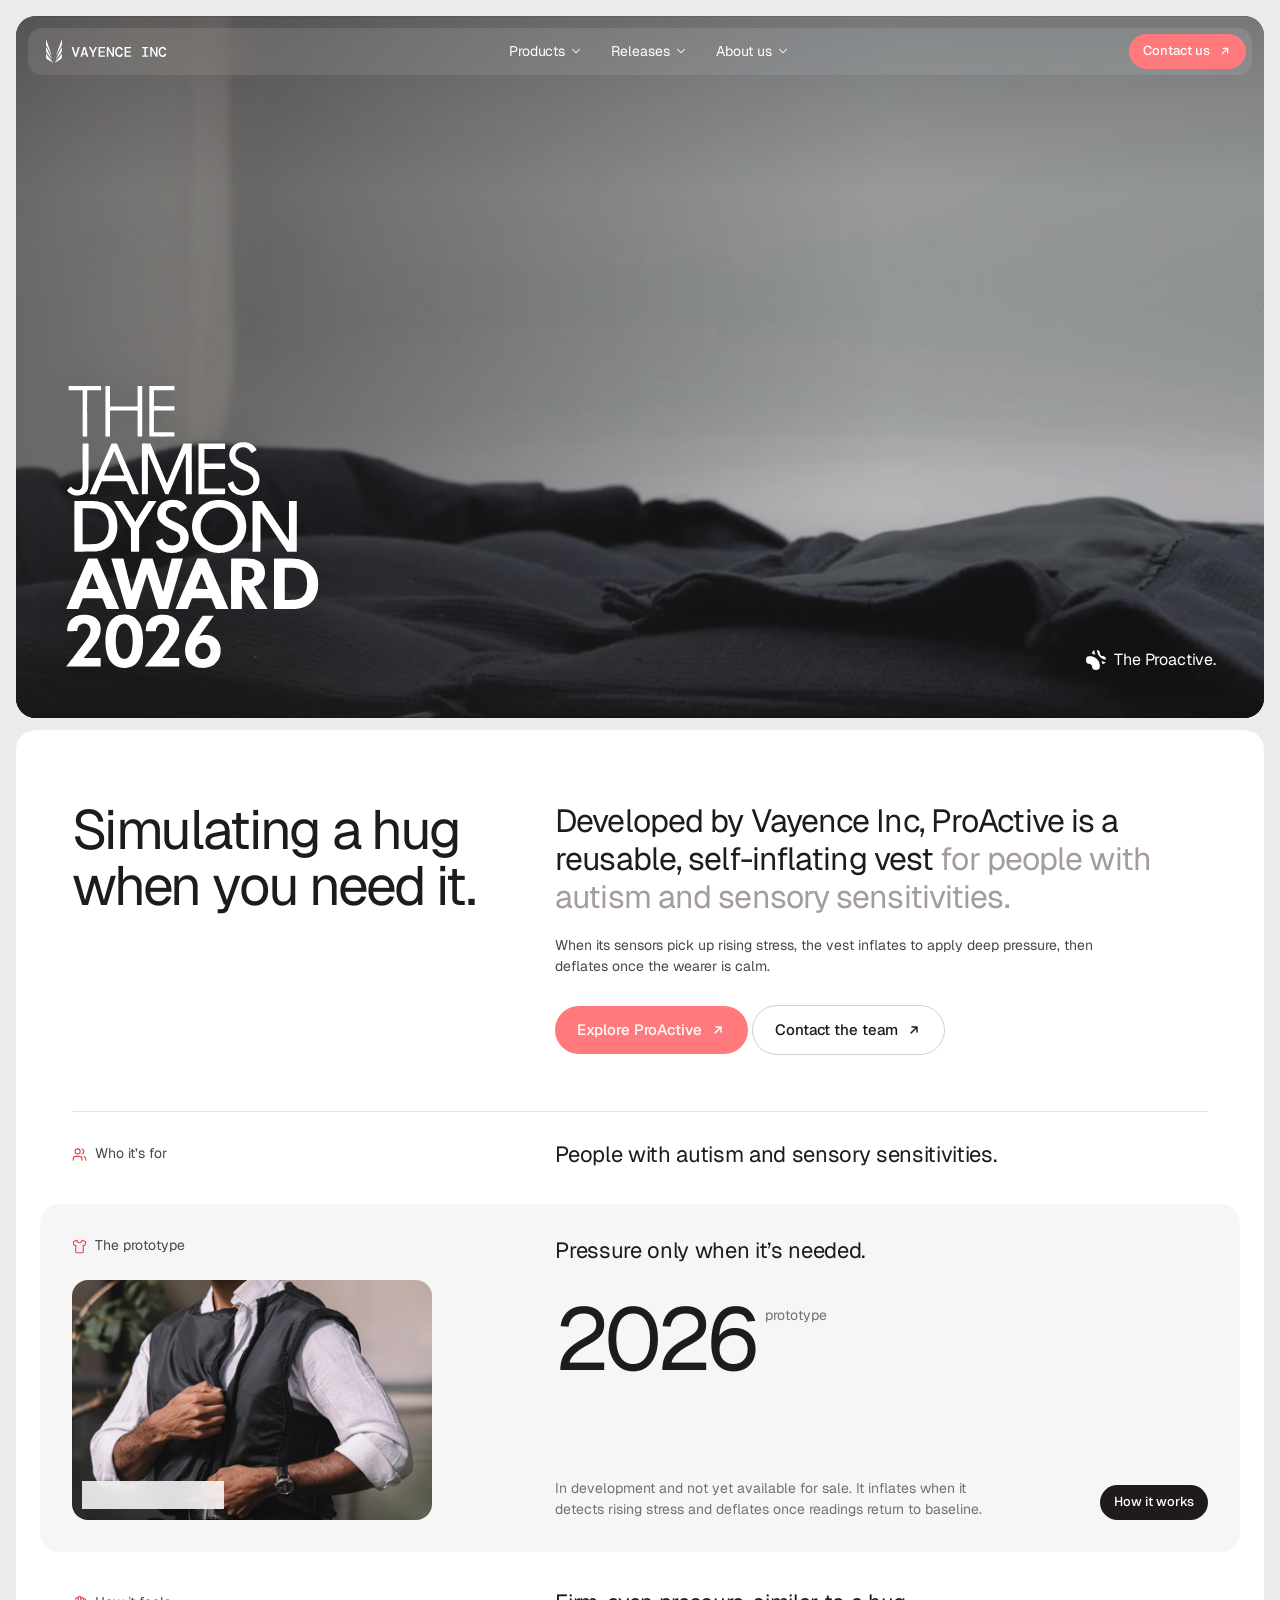
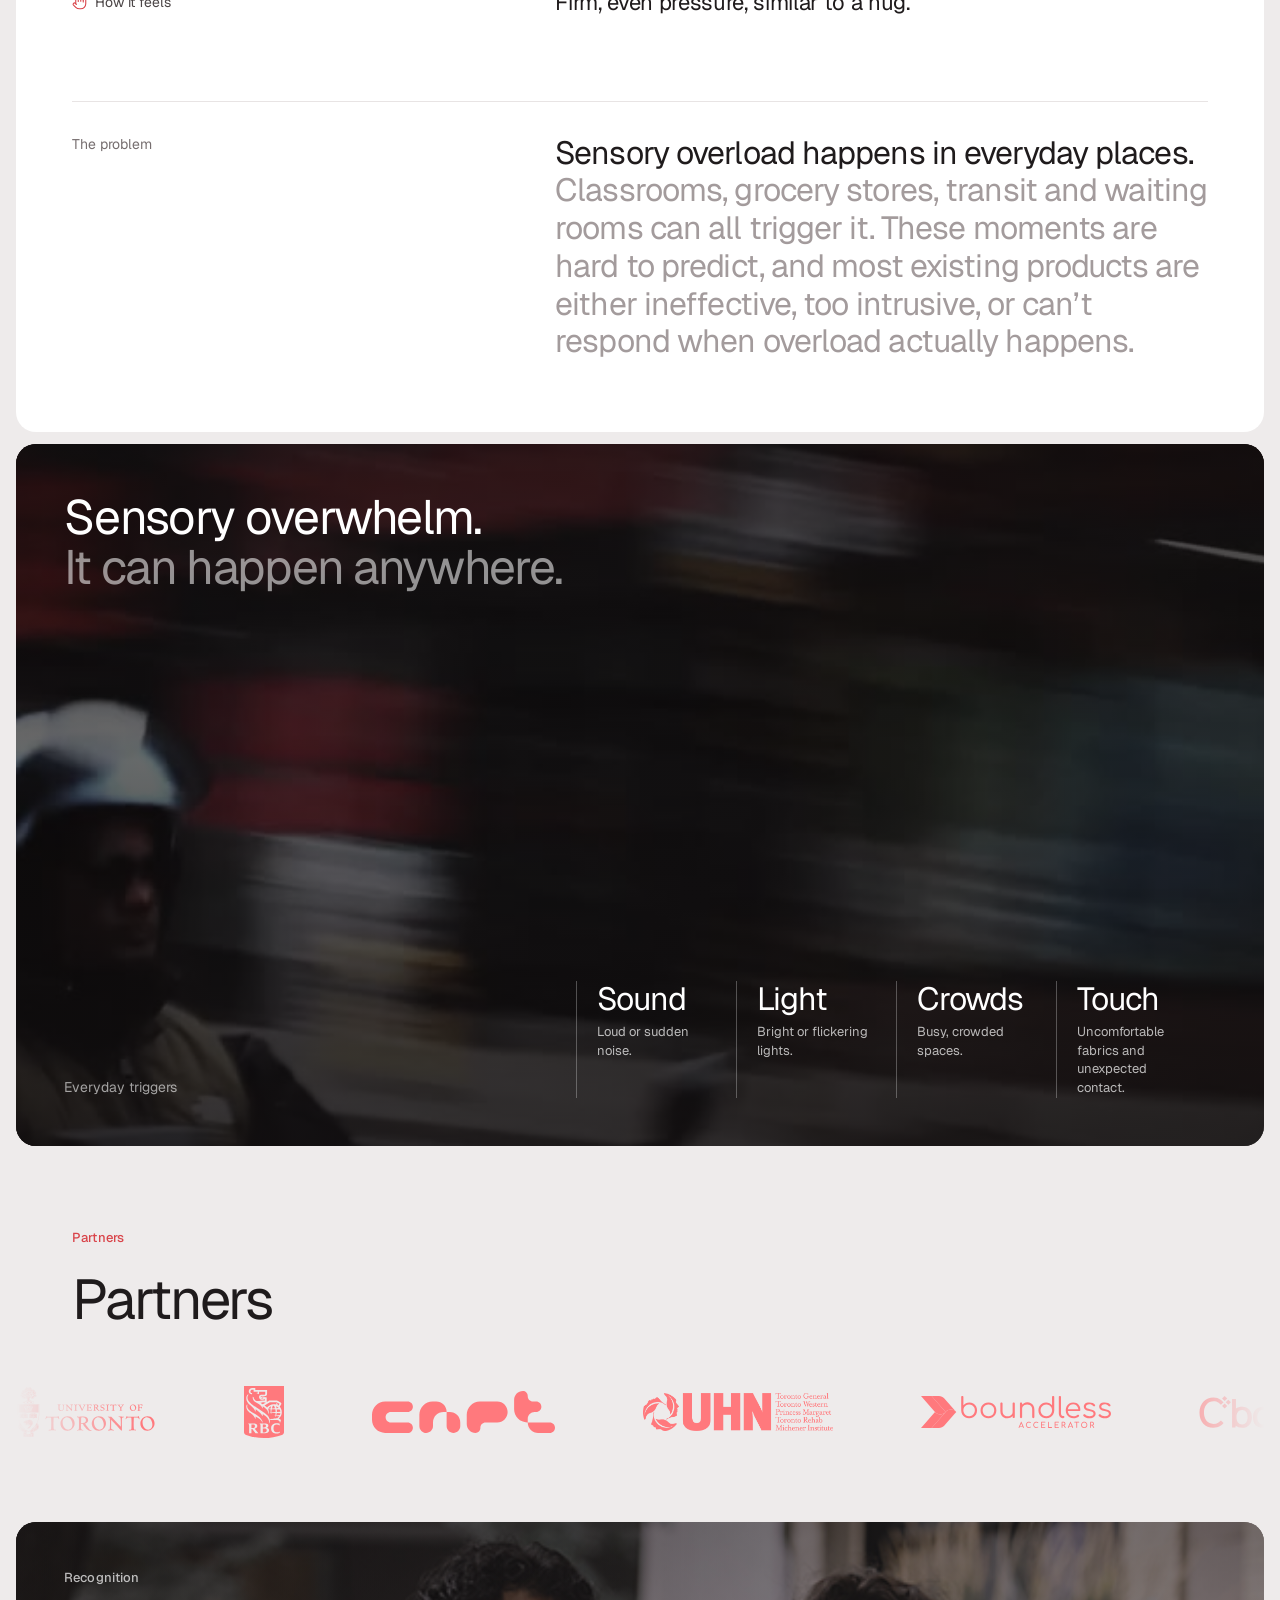
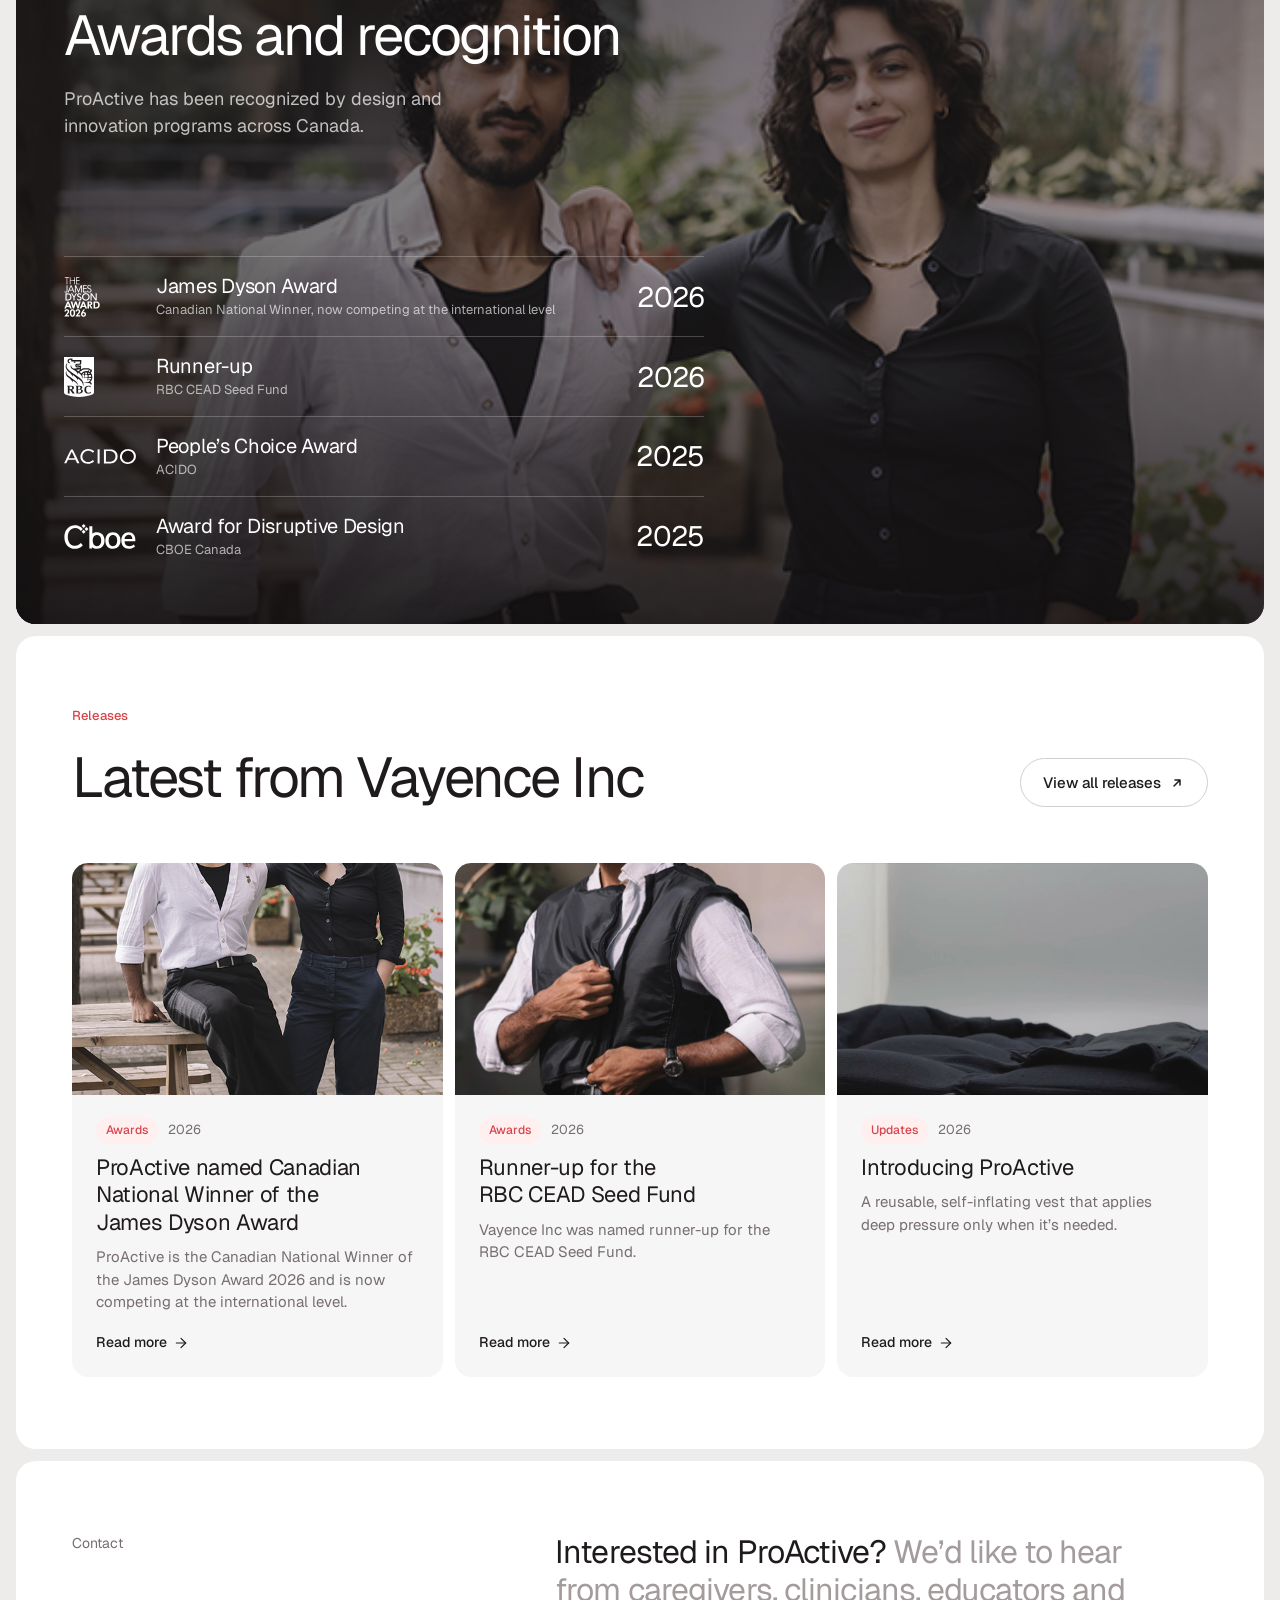
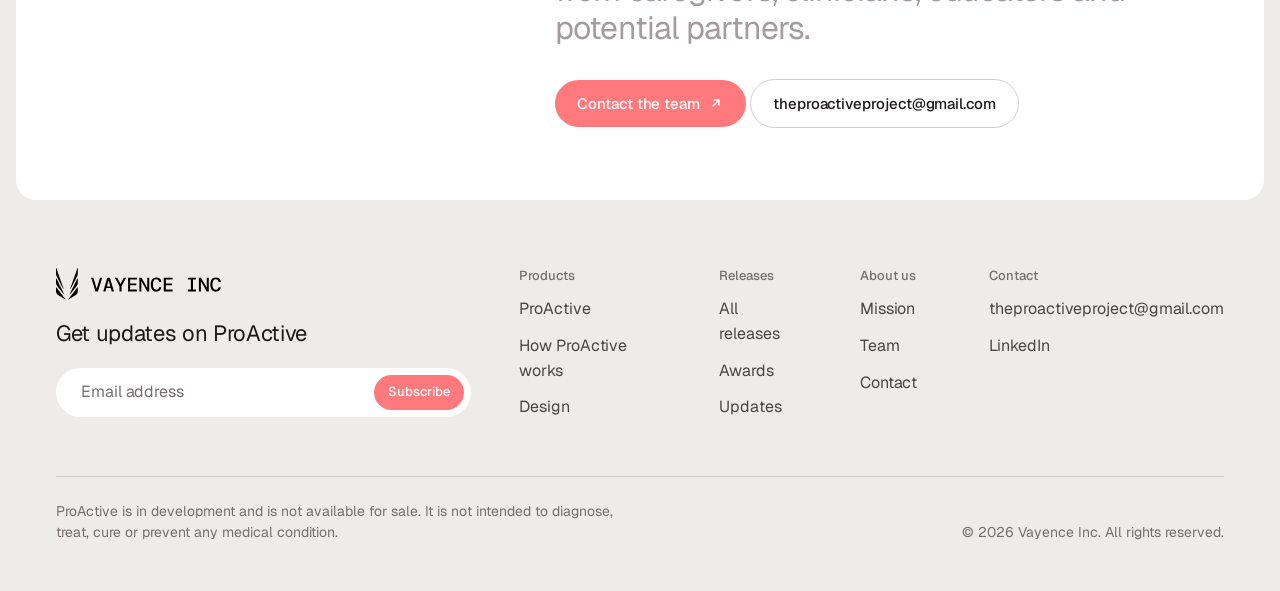
==== index.html @ 49fb0015 "Show partners before awards on the home page Co-Authored-By: Claude Opus 5.5 <noreply@anthropic.com>" ====
<!doctype html>
<html lang="en">
<head>
  <meta charset="utf-8">
  <meta name="viewport" content="width=device-width, initial-scale=1">
  <title>Vayence Inc — ProActive</title>
  <meta name="description" content="Developed by Vayence Inc, ProActive is a reusable, self-inflating vest for people with autism and sensory sensitivities.">
  <meta property="og:title" content="Vayence Inc — ProActive">
  <meta property="og:description" content="Developed by Vayence Inc, ProActive is a reusable, self-inflating vest for people with autism and sensory sensitivities.">
  <meta property="og:image" content="assets/img/hero-visual.jpg">
  <link rel="preconnect" href="https://fonts.googleapis.com">
  <link rel="preconnect" href="https://fonts.gstatic.com" crossorigin>
  <link href="https://fonts.googleapis.com/css2?family=Geist:wght@400;500;700&display=swap" rel="stylesheet">
  <link rel="stylesheet" href="styles.css">
</head>
<body data-page="home">
  <div class="page">

    <!-- Header and footer are rendered by main.js from one site map -->
    <header class="header" id="top" data-site-header></header>

    <main>
      <!-- Hero video -->
      <section class="video-block hero-video" aria-label="ProActive vest inflating">
        <video class="video__media" src="assets/video/vest-inflating.mp4" poster="assets/video/vest-inflating-poster.jpg" autoplay muted loop playsinline preload="auto"></video>
        <img class="hero-video__award" src="assets/logos/dyson-award-2026-white.svg" width="618" height="690" alt="The James Dyson Award 2026">
        <div class="hero-video__brand">
          <img class="hero-video__mark" src="assets/logos/proactive-mark-white.svg" width="920" height="920" alt="">
          <span>The Proactive.</span>
        </div>
      </section>

      <!-- Hero -->
      <section class="section section--white intro">
        <div class="intro__head">
          <h1 class="intro__title"><span>Simulating a hug</span> <span>when you need it.</span></h1>
          <div class="intro__lead">
            <p class="statement statement--lg">Developed by Vayence Inc, ProActive is a reusable, self-inflating vest <span class="muted">for people with autism and sensory sensitivities.</span></p>
            <p class="small">When its sensors pick up rising stress, the vest inflates to apply deep pressure, then deflates once the wearer is calm.</p>
            <div class="actions">
              <a class="btn btn--primary" href="proactive.html">
                Explore ProActive
                <img src="assets/icons/arrow-white.svg" width="16" height="16" alt="">
              </a>
              <a class="btn btn--secondary" href="about.html#contact">
                Contact the team
                <img src="assets/icons/arrow-ink.svg" width="16" height="16" alt="">
              </a>
            </div>
          </div>
        </div>

        <ul class="rows">
          <li class="row">
            <p class="row__label"><svg class="i" width="24" height="24" viewBox="0 0 24 24" fill="none" stroke="currentColor" stroke-width="1.75" stroke-linecap="round" stroke-linejoin="round" aria-hidden="true"><path d="M16 21v-2a4 4 0 0 0-4-4H6a4 4 0 0 0-4 4v2" /><circle cx="9" cy="7" r="4" /><path d="M22 21v-2a4 4 0 0 0-3-3.87" /><path d="M16 3.13a4 4 0 0 1 0 7.75" /></svg>Who it’s for</p>
            <p class="row__title">People with autism and sensory sensitivities.</p>
          </li>
          <li class="row row--feature">
            <div class="row__aside">
              <p class="row__label"><svg class="i" width="24" height="24" viewBox="0 0 24 24" fill="none" stroke="currentColor" stroke-width="1.75" stroke-linecap="round" stroke-linejoin="round" aria-hidden="true"><path d="M20.38 3.46 16 2a4 4 0 0 1-8 0L3.62 3.46a2 2 0 0 0-1.34 2.23l.58 3.47a1 1 0 0 0 .99.84H6v10c0 1.1.9 2 2 2h8a2 2 0 0 0 2-2V10h2.15a1 1 0 0 0 .99-.84l.58-3.47a2 2 0 0 0-1.34-2.23z" /></svg>The prototype</p>
              <figure class="row__photo">
                <img src="assets/img/hero-visual.jpg" width="1500" height="1000" alt="A person zipping up the ProActive vest prototype">
                <figcaption class="label">ProActive prototype</figcaption>
              </figure>
            </div>
            <div class="row__body">
              <p class="row__title">Pressure only when it’s needed.</p>
              <p class="row__stat">2026<span class="small">prototype</span></p>
              <div class="row__foot">
                <p class="small">In development and not yet available for sale. It inflates when it detects rising stress and deflates once readings return to baseline.</p>
                <a class="btn btn--dark btn--s" href="proactive.html#how">How it works</a>
              </div>
            </div>
          </li>
          <li class="row">
            <p class="row__label"><svg class="i" width="24" height="24" viewBox="0 0 24 24" fill="none" stroke="currentColor" stroke-width="1.75" stroke-linecap="round" stroke-linejoin="round" aria-hidden="true"><path d="M18 11V6a2 2 0 0 0-2-2a2 2 0 0 0-2 2" /><path d="M14 10V4a2 2 0 0 0-2-2a2 2 0 0 0-2 2v2" /><path d="M10 10.5V6a2 2 0 0 0-2-2a2 2 0 0 0-2 2v8" /><path d="M18 8a2 2 0 1 1 4 0v6a8 8 0 0 1-8 8h-2c-2.8 0-4.5-.86-5.99-2.34l-3.6-3.6a2 2 0 0 1 2.83-2.82L7 15" /></svg>How it feels</p>
            <p class="row__title">Firm, even pressure, similar to a hug.</p>
          </li>
        </ul>

        <!-- The problem -->
        <div class="split" id="problem">
          <p class="eyebrow">The problem</p>
          <div class="split__body">
            <h2 class="statement statement--lg">Sensory overload happens in everyday places. <span class="muted">Classrooms, grocery stores, transit and waiting rooms can all trigger it. These moments are hard to predict, and most existing products are either ineffective, too intrusive, or can’t respond when overload actually happens.</span></h2>
          </div>
        </div>
      </section>

      <!-- Sensory overwhelm: dark video card -->
      <section class="media-card sensory" aria-label="Sensory overwhelm">
        <video class="video__media" src="assets/video/proactive-pov.mp4" poster="assets/video/proactive-pov-poster.jpg" autoplay muted loop playsinline preload="metadata" aria-label="Point-of-view footage of sensory overload on a busy street"></video>
        <h3 class="sensory__title">Sensory overwhelm.<br><span>It can happen anywhere.</span></h3>
        <p class="sensory__label small">Everyday triggers</p>
        <ul class="sensory__stats">
          <li class="stat">
            <span class="stat__title">Sound</span>
            <span class="stat__desc">Loud or sudden noise.</span>
          </li>
          <li class="stat">
            <span class="stat__title">Light</span>
            <span class="stat__desc">Bright or flickering lights.</span>
          </li>
          <li class="stat">
            <span class="stat__title">Crowds</span>
            <span class="stat__desc">Busy, crowded spaces.</span>
          </li>
          <li class="stat">
            <span class="stat__title">Touch</span>
            <span class="stat__desc">Uncomfortable fabrics and unexpected contact.</span>
          </li>
        </ul>
      </section>

      <!-- Partners: logo marquee (main.js duplicates the set for a seamless loop) -->
      <section class="section partners" id="partners">
        <div class="section__head">
          <div class="section__title">
            <span class="chip">Partners</span>
            <h2 class="h2">Partners</h2>
          </div>
        </div>
        <div class="marquee">
          <div class="marquee__track">
            <ul class="marquee__group">
              <li><img src="assets/logos/uoft.svg" width="215.6" height="80" alt="University of Toronto"></li>
              <li><img src="assets/logos/rbc.svg" width="60.86" height="80" alt="RBC"></li>
              <li><img src="assets/logos/cnpt.svg" width="183.75" height="42" alt="CNPT"></li>
              <li><img src="assets/logos/uhn.png" width="1450" height="287" alt="UHN"></li>
              <li><img src="assets/logos/boundless-accelerator.svg" width="720" height="121" alt="Boundless Accelerator"></li>
              <li><img src="assets/logos/cboe.svg" width="94" height="32" alt="Cboe Global Markets"></li>
            </ul>
          </div>
        </div>
      </section>

      <!-- Recognition: photo card, awards bottom-left -->
      <section class="media-card awards-card" id="recognition" aria-label="Awards and recognition">
        <img class="media-card__bg" src="assets/img/cohort-event.png" width="609" height="853" alt="Vayence Inc founders Marzuq Vohra and Vienna Doria-Pighin">
        <div class="awards-card__head">
          <span class="chip chip--glass">Recognition</span>
          <h2 class="media-card__title">Awards and recognition</h2>
          <p class="awards-card__lead">ProActive has been recognized by design and innovation programs across Canada.</p>
        </div>
        <ul class="awards-list">
          <li>
            <span class="awards-list__logo"><img src="assets/logos/dyson-award-2026-white.svg" width="618" height="690" alt="James Dyson Award"></span>
            <div class="awards-list__text"><h3>James Dyson Award</h3><p>Canadian National Winner, now competing at the international level</p></div>
            <span class="awards-list__year">2026</span>
          </li>
          <li>
            <span class="awards-list__logo"><img src="assets/logos/rbc-white.svg" width="61" height="80" alt="RBC"></span>
            <div class="awards-list__text"><h3>Runner-up</h3><p>RBC CEAD Seed Fund</p></div>
            <span class="awards-list__year">2026</span>
          </li>
          <li>
            <span class="awards-list__logo"><img src="assets/logos/acido-white.svg" width="1393" height="308" alt="ACIDO"></span>
            <div class="awards-list__text"><h3>People’s Choice Award</h3><p>ACIDO</p></div>
            <span class="awards-list__year">2025</span>
          </li>
          <li>
            <span class="awards-list__logo"><img src="assets/logos/cboe-white.svg" width="94" height="32" alt="Cboe"></span>
            <div class="awards-list__text"><h3>Award for Disruptive Design</h3><p>CBOE Canada</p></div>
            <span class="awards-list__year">2025</span>
          </li>
        </ul>
      </section>

      <!-- Releases preview (rendered from assets/data/posts.js) -->
      <section class="section section--white" id="releases">
        <div class="section__head">
          <div class="section__title">
            <span class="chip">Releases</span>
            <h2 class="h2">Latest from Vayence Inc</h2>
          </div>
          <a class="btn btn--secondary" href="releases.html">
            View all releases
            <img src="assets/icons/arrow-ink.svg" width="16" height="16" alt="">
          </a>
        </div>
        <div class="posts" data-posts data-limit="3"></div>
        <noscript><p class="lead"><a href="releases.html">Read the latest releases</a></p></noscript>
      </section>

      <!-- Contact prompt -->
      <section class="section section--white" id="get-in-touch">
        <div class="split">
          <p class="eyebrow">Contact</p>
          <div class="split__body">
            <h2 class="statement statement--lg">Interested in ProActive? <span class="muted">We’d like to hear from caregivers, clinicians, educators and potential partners.</span></h2>
            <div class="actions">
              <a class="btn btn--primary" href="about.html#contact">
                Contact the team
                <img src="assets/icons/arrow-white.svg" width="16" height="16" alt="">
              </a>
              <a class="btn btn--secondary" href="mailto:theproactiveproject@gmail.com">theproactiveproject@gmail.com</a>
            </div>
          </div>
        </div>
      </section>
    </main>

    <footer class="footer" data-site-footer></footer>

  </div>
  <script src="assets/data/posts.js"></script>
  <script src="main.js"></script>
</body>
</html>
---- styles.css ----
/* Vayence Inc — tokens from Figma (v2) */
:root {
  --bg: #ffffff;
  --surface: #f7f6f6;
  --surface-2: #eeebeb;
  --surface-3: #e5e1e1; /* a step darker than the page, for inset panels */
  --ink: #1f1b1c;
  --ink-2: #4b4546;
  --muted: #766e6f;
  --line: #e8e4e4;
  --line-strong: #d4cdce;
  --brand: #ff797d;
  --brand-hover: #f6666b;
  --brand-ink: #d9444a;
  --brand-soft: #ffefef;
  --white: #ffffff;

  --font: "Geist", ui-sans-serif, system-ui, -apple-system, "Segoe UI", sans-serif;

  /* corner radii */
  --r-xl: 20px;  /* sections, video cards */
  --r-lg: 16px;  /* cards, photos */
  --r-md: 12px;  /* rows, inner cards */
  --r-sm: 10px;  /* icon boxes, fields, chips with corners */

  --pad-x: 56px;
  --pad-y: 72px;
  --gap: 12px;
  --inset: 48px; /* content inset inside full-bleed video cards */
}

*,
*::before,
*::after { box-sizing: border-box; }

html { scroll-behavior: smooth; scroll-padding-top: 96px; }

body {
  margin: 0;
  overflow-x: clip;
  background: var(--surface-2);
  color: var(--ink);
  font-family: var(--font);
  font-size: 16px;
  line-height: 1.55;
  -webkit-font-smoothing: antialiased;
  -moz-osx-font-smoothing: grayscale;
  text-rendering: optimizeLegibility;
}

img { display: block; max-width: 100%; }
[hidden] { display: none !important; }
h1, h2, h3, p, ol, ul, dl, dd, figure, figcaption, blockquote { margin: 0; padding: 0; }
ol, ul { list-style: none; }
a { color: inherit; text-decoration: none; }
button, input, select, textarea { font: inherit; color: inherit; }

/* ---------- Type styles ---------- */
.display { font-size: 96px; font-weight: 400; line-height: 0.96; letter-spacing: -0.045em; }
.display, .h2, .h3, .sensory__title { text-wrap: balance; }
.statement, .lead { text-wrap: pretty; }
.h2      { font-size: 56px; font-weight: 400; line-height: 1.05; letter-spacing: -0.035em; }
.h3      { font-size: 30px; font-weight: 400; line-height: 1.15; letter-spacing: -0.025em; }
.title   { font-size: 22px; font-weight: 400; line-height: 1.25; letter-spacing: -0.015em; }
.title-s { font-size: 18px; font-weight: 500; line-height: 1.3;  letter-spacing: -0.01em; }
.lead    { font-size: 20px; font-weight: 400; line-height: 1.5;  letter-spacing: -0.01em; color: var(--ink-2); }
.body    { font-size: 16px; font-weight: 400; line-height: 1.55; letter-spacing: -0.005em; }
.small   { font-size: 14px; font-weight: 400; line-height: 1.5; }
.label   { font-size: 13px; font-weight: 500; line-height: 1.3; }
.mission { font-size: 44px; font-weight: 400; line-height: 1.18; letter-spacing: -0.03em; color: var(--muted); }
.mission span { color: var(--ink); }

/* Two-tone editorial statement: ink lead-in, muted continuation */
.statement {
  max-width: 860px;
  font-size: 30px;
  font-weight: 400;
  line-height: 1.22;
  letter-spacing: -0.025em;
  color: var(--ink);
}
.statement--lg { max-width: 900px; font-size: 34px; line-height: 1.18; letter-spacing: -0.028em; }
.statement .muted { color: #a39b9c; }
.eyebrow {
  display: inline-flex;
  align-items: center;
  align-self: start;
  gap: 8px;
  font-size: 14px;
  line-height: 1.5;
  color: var(--muted);
}

/* Lucide icons, inlined so they take currentColor */
.i { display: block; width: 1em; height: 1em; flex-shrink: 0; }

.muted { color: var(--muted); }
.ink-2 { color: var(--ink-2); }
.brand-ink { color: var(--brand-ink); }

/* ---------- Layout ---------- */
.page {
  max-width: 1440px;
  margin: 0 auto;
  padding: 16px;
  display: flex;
  flex-direction: column;
  gap: var(--gap);
}

main { display: flex; flex-direction: column; gap: var(--gap); }

.section {
  border-radius: var(--r-xl);
  padding: var(--pad-y) var(--pad-x);
  display: flex;
  flex-direction: column;
  gap: 56px;
}
.section--white { background: var(--bg); }

.section__head {
  display: flex;
  align-items: flex-end;
  justify-content: space-between;
  gap: 40px;
}
.section__title {
  display: flex;
  flex-direction: column;
  align-items: flex-start;
  gap: 24px;
  max-width: 700px;
}
.section__lead { max-width: 420px; flex-shrink: 0; }
.section__lead--wide { max-width: 460px; }

/* Label column + body column, separated from what's above by a hairline */
.split {
  display: grid;
  grid-template-columns: minmax(0, 1fr) minmax(0, 1.5fr);
  gap: 48px;
  padding-top: 32px;
  border-top: 1px solid var(--line);
}
.split__body { display: flex; flex-direction: column; align-items: flex-start; gap: 32px; }
/* a split that opens its section needs no divider above it */
.section > .split:first-child { padding-top: 0; border-top: 0; }

.grid { display: grid; gap: var(--gap); }
.grid--2 { grid-template-columns: repeat(2, 1fr); }
.grid--3 { grid-template-columns: repeat(3, 1fr); }

/* ---------- Components ---------- */
.chip {
  display: inline-flex;
  align-items: center;
  font-size: 13px;
  font-weight: 500;
  line-height: 1.3;
  letter-spacing: .01em;
  color: var(--brand-ink);
  white-space: nowrap;
}

.pill {
  display: inline-flex;
  padding: 7px 14px;
  border-radius: 999px;
  background: var(--brand-soft);
  color: var(--brand-ink);
  white-space: nowrap;
}

.btn {
  display: inline-flex;
  align-items: center;
  gap: 8px;
  padding: 14px 22px;
  border: 0;
  border-radius: 999px;
  font-size: 15px;
  font-weight: 500;
  line-height: 1.3;
  letter-spacing: -0.005em;
  white-space: nowrap;
  cursor: pointer;
  transition: background-color .2s ease, border-color .2s ease, transform .2s ease;
}
.btn img { transition: transform .2s ease; }
.btn:hover img { transform: translate(2px, -2px); }
.btn:focus-visible,
.nav__item:focus-visible,
.link-pill:focus-visible { outline: 2px solid var(--brand-ink); outline-offset: 2px; }

.btn--primary { background: var(--brand); color: var(--white); }
.btn--primary:hover { background: var(--brand-hover); }
.btn--secondary { background: var(--bg); color: var(--ink); border: 1px solid var(--line-strong); padding: 14px 22px; }
.btn--secondary:hover { border-color: var(--ink); }
.btn--dark { background: var(--ink); color: var(--white); }
.btn--dark:hover { background: #3a3435; }
.btn--s { padding: 9px 14px; font-size: 13px; letter-spacing: 0; }

.icon-box {
  display: inline-flex;
  align-items: center;
  justify-content: center;
  width: 56px;
  height: 56px;
  border-radius: var(--r-sm);
  background: var(--brand-soft);
  flex-shrink: 0;
}
.icon-box--lg { width: 64px; height: 64px; }

/* ---------- Header ----------
   Frosted bar floating over the hero video. JS sets --p from 0 (over the
   video: clear glass, white logo) to 1 (scrolled past it: white bar, ink). */
.header {
  --p: 1;
  --q: 1; /* foreground (logo, text) — flips faster than the glass fills in */
  position: fixed;
  top: 28px;
  left: 0;
  right: 0;
  z-index: 50;
  width: min(1384px, calc(100% - 56px));
  margin: 0 auto;
  display: flex;
  flex-wrap: wrap;
  align-items: center;
  justify-content: space-between;
  column-gap: 20px;
  padding: 6px 6px 6px 18px;
  background: rgb(255 255 255 / calc(.1 + .78 * var(--p)));
  -webkit-backdrop-filter: blur(18px) saturate(160%);
  backdrop-filter: blur(18px) saturate(160%);
  border-radius: 14px;
  box-shadow: 0 8px 30px rgb(31 27 28 / calc(.08 * var(--p)));
}
.header.is-open,
.header.has-panel { --p: 1 !important; --q: 1 !important; }

.logo { display: block; flex-shrink: 0; }
/* the logo is dark artwork: flatten to black, then invert towards white */
.logo img { width: 124px; height: auto; filter: brightness(0) invert(calc(1 - var(--q))); }

/* Top-level items: label + chevron; underline on hover, panel on click */
.nav { display: flex; align-items: center; gap: 8px; }
.nav__item {
  display: inline-flex;
  align-items: center;
  gap: 4px;
  padding: 8px 10px;
  border: 0;
  background: none;
  color: color-mix(in srgb, var(--ink-2) calc(var(--q) * 100%), #fff);
  font-size: 14px;
  line-height: 1.3;
  letter-spacing: -0.005em;
  white-space: nowrap;
  cursor: pointer;
}
.nav__label { position: relative; }
.nav__label::after {
  content: "";
  position: absolute;
  left: 0;
  right: 0;
  bottom: -3px;
  height: 1.5px;
  border-radius: 1px;
  background: currentColor;
  transform: scaleX(0);
  transform-origin: left;
  transition: transform .3s cubic-bezier(.2, .7, .2, 1);
}
.nav__item:hover,
.nav__item[aria-expanded="true"],
.nav__item[aria-current="page"] { color: color-mix(in srgb, var(--ink) calc(var(--q) * 100%), #fff); }
.nav__item:hover .nav__label::after,
.nav__item[aria-expanded="true"] .nav__label::after,
.nav__item[aria-current="page"] .nav__label::after { transform: scaleX(1); }
.nav__chevron { width: 14px; height: 14px; transition: transform .3s cubic-bezier(.2, .7, .2, 1); }
.nav__item[aria-expanded="true"] .nav__chevron { transform: rotate(180deg); }

/* Dropdown panel: drops down from under the bar */
.nav__panel {
  position: absolute;
  top: calc(100% + 8px);
  left: 0;
  right: 0;
  display: grid;
  grid-template-columns: minmax(0, 1fr) minmax(0, 2fr);
  gap: 32px;
  padding: 28px;
  background: rgb(255 255 255 / .94);
  -webkit-backdrop-filter: blur(18px) saturate(160%);
  backdrop-filter: blur(18px) saturate(160%);
  border-radius: 14px;
  box-shadow: 0 18px 50px rgb(31 27 28 / .12);
  opacity: 0;
  visibility: hidden;
  clip-path: inset(0 0 100% 0 round 14px);
  transform: translateY(-6px);
  transition: clip-path .45s cubic-bezier(.2, .7, .2, 1), opacity .25s ease, transform .45s cubic-bezier(.2, .7, .2, 1), visibility .45s;
}
.nav__group.is-open .nav__panel {
  opacity: 1;
  visibility: visible;
  clip-path: inset(0 0 0 0 round 14px);
  transform: none;
}
.nav__intro { display: flex; flex-direction: column; align-items: flex-start; gap: 10px; padding: 8px 0; }
.nav__kicker { font-size: 13px; font-weight: 500; color: var(--brand-ink); }
.nav__blurb { max-width: 300px; font-size: 22px; line-height: 1.25; letter-spacing: -0.015em; color: var(--ink); }
.nav__all {
  display: inline-flex;
  align-items: center;
  gap: 6px;
  margin-top: auto;
  font-size: 14px;
  font-weight: 500;
  color: var(--ink);
}
.nav__all .i { width: 16px; height: 16px; transition: transform .2s ease; }
.nav__all:hover .i { transform: translateX(3px); }
.nav__links { display: grid; grid-template-columns: repeat(3, minmax(0, 1fr)); gap: 0 28px; align-content: start; }
.nav__link {
  display: flex;
  flex-direction: column;
  gap: 4px;
  padding: 16px 0 6px;
  border-top: 1px solid var(--line);
}
.nav__link-title { font-size: 15px; font-weight: 500; color: var(--ink); transition: color .2s ease; }
.nav__link-desc { font-size: 13px; line-height: 1.4; color: var(--muted); }
.nav__link:hover .nav__link-title,
.nav__link:focus-visible .nav__link-title { color: var(--brand-ink); }
.nav__link:focus-visible { outline: none; }

.header__actions { display: flex; align-items: center; gap: 6px; }

.menu-toggle {
  display: none;
  position: relative;
  width: 38px;
  height: 38px;
  flex-shrink: 0;
  border: 0;
  border-radius: 999px;
  background: rgb(255 255 255 / calc(.18 + .62 * var(--p)));
  cursor: pointer;
}
.menu-toggle:focus-visible { outline: 2px solid var(--brand-ink); outline-offset: 2px; }
.menu-toggle span {
  position: absolute;
  left: 12px;
  width: 14px;
  height: 1.5px;
  border-radius: 2px;
  background: color-mix(in srgb, var(--ink) calc(var(--q) * 100%), #fff);
  transition: transform .35s cubic-bezier(.2, .7, .2, 1), opacity .2s ease;
}
.menu-toggle span:nth-child(1) { top: 13.25px; }
.menu-toggle span:nth-child(2) { top: 18.25px; }
.menu-toggle span:nth-child(3) { top: 23.25px; }
.menu-toggle:hover span:nth-child(1) { transform: translateY(-1.5px); }
.menu-toggle:hover span:nth-child(3) { transform: translateY(1.5px); }
.menu-toggle[aria-expanded="true"] span:nth-child(1) { transform: translateY(5px) rotate(45deg); }
.menu-toggle[aria-expanded="true"] span:nth-child(2) { opacity: 0; transform: scaleX(0); }
.menu-toggle[aria-expanded="true"] span:nth-child(3) { transform: translateY(-5px) rotate(-45deg); }

/* ---------- Videos ---------- */
.video__media {
  position: absolute;
  inset: 0;
  width: 100%;
  height: 100%;
  object-fit: cover;
}

.video-block {
  position: relative;
  overflow: hidden;
  width: 100%;
  aspect-ratio: 16 / 9;
  /* fill the first screen; the header floats on top */
  max-height: calc(100vh - 32px);
  max-height: calc(100svh - 32px);
  border-radius: var(--r-xl);
  background: var(--ink);
  isolation: isolate;
}
/* darken the bright studio wall so the white marks stay legible */
.hero-video::after {
  content: "";
  position: absolute;
  inset: 0;
  pointer-events: none;
  background:
    linear-gradient(90deg, rgba(31, 27, 28, .55) 0%, rgba(31, 27, 28, .2) 45%, rgba(31, 27, 28, 0) 70%),
    linear-gradient(180deg, rgba(31, 27, 28, .3) 0%, rgba(31, 27, 28, 0) 25%),
    linear-gradient(0deg, rgba(31, 27, 28, .3) 0%, rgba(31, 27, 28, 0) 30%);
}
.hero-video__award,
.hero-video__brand {
  position: absolute;
  z-index: 1;
  filter: drop-shadow(0 2px 16px rgba(0, 0, 0, .25));
}
.hero-video__award {
  left: var(--inset);
  bottom: var(--inset);
  width: clamp(120px, 20vw, 300px);
  height: auto;
}
.hero-video__brand {
  right: var(--inset);
  bottom: var(--inset);
  display: flex;
  align-items: center;
  gap: 8px;
  color: var(--white);
  font-size: 16px;
  font-weight: 400;
  line-height: 1;
  letter-spacing: -0.01em;
  white-space: nowrap;
}
.hero-video__mark { width: 20px; height: 20px; }

/* ---------- Hero: title | statement, then labelled rows ---------- */
.intro__head {
  display: grid;
  grid-template-columns: minmax(0, 1fr) minmax(0, 1.5fr);
  gap: 48px;
  align-items: start;
}
.intro__title {
  font-size: clamp(40px, 4.3vw, 62px);
  font-weight: 400;
  line-height: 1.02;
  letter-spacing: -0.04em;
}
/* two fixed lines on wide screens */
.intro__title span { display: block; white-space: nowrap; }
.intro__lead { display: flex; flex-direction: column; align-items: flex-start; gap: 20px; }
.intro__lead > .small { max-width: 560px; color: var(--ink-2); }
.intro__lead .actions { margin-top: 8px; }

.rows { border-top: 1px solid var(--line); }
.row {
  display: grid;
  grid-template-columns: minmax(0, 1fr) minmax(0, 1.5fr);
  gap: 48px;
  align-items: baseline;
  padding: 28px 0;
  border-bottom: 1px solid var(--line);
}
.row__body { display: flex; flex-direction: column; gap: 6px; }
.row__label {
  display: inline-flex;
  align-items: center;
  gap: 8px;
  font-size: 14px;
  line-height: 1.4;
  color: var(--ink-2);
}
.row__label .i { width: 15px; height: 15px; color: var(--brand-ink); }
.row__title { font-size: 22px; line-height: 1.3; letter-spacing: -0.015em; }
.row__desc { max-width: 620px; font-size: 16px; line-height: 1.55; color: var(--muted); }

/* highlighted row breaks out slightly past the content edge */
.row--feature {
  align-items: stretch;
  margin: 8px -32px;
  padding: 32px;
  border-bottom: 0;
  border-radius: var(--r-xl);
  background: var(--surface);
}
.row:has(+ .row--feature),
.row:last-child { border-bottom: 0; }
.row__aside { display: flex; flex-direction: column; align-items: flex-start; gap: 24px; }
.row__photo {
  position: relative;
  width: 100%;
  max-width: 360px;
  aspect-ratio: 3 / 2;
  overflow: hidden;
  border-radius: var(--r-lg);
  background: var(--ink);
}
.row__photo img { width: 100%; height: 100%; object-fit: cover; }
.row__photo figcaption {
  position: absolute;
  left: 10px;
  bottom: 10px;
  padding: 6px 10px;
  border-radius: 999px;
  background: rgb(255 255 255 / .85);
  -webkit-backdrop-filter: blur(10px);
  backdrop-filter: blur(10px);
}
.row--feature .row__body { justify-content: flex-start; }
.row__stat {
  display: flex;
  align-items: flex-start;
  gap: 8px;
  margin-top: 24px;
  font-size: 88px;
  line-height: 1;
  letter-spacing: -0.045em;
}
.row__stat .small { margin-top: 10px; letter-spacing: 0; color: var(--muted); }
.row__foot {
  display: flex;
  align-items: flex-end;
  justify-content: space-between;
  gap: 32px;
  margin-top: auto;
  padding-top: 24px;
}
.row__foot .small { max-width: 460px; color: var(--muted); }

/* ---------- Media cards: full-width dark card over a video or photo ---------- */
.media-card {
  position: relative;
  overflow: hidden;
  isolation: isolate;
  display: grid;
  gap: 32px;
  width: 100%;
  aspect-ratio: 16 / 9;
  min-height: 560px;
  max-height: calc(100vh - 32px);
  max-height: calc(100svh - 32px);
  padding: var(--inset);
  border-radius: var(--r-xl);
  background: var(--ink);
  color: var(--white);
}
.media-card::after {
  content: "";
  position: absolute;
  inset: 0;
  z-index: -1;
  pointer-events: none;
}
.media-card > .video__media,
.media-card__bg {
  position: absolute;
  inset: 0;
  z-index: -2;
  width: 100%;
  height: 100%;
  max-width: none;
  object-fit: cover;
}
.media-card__title {
  font-size: 56px;
  font-weight: 400;
  line-height: 1.05;
  letter-spacing: -0.035em;
  text-wrap: balance;
}

/* sensory overwhelm: title top-left, triggers bottom-right */
.sensory { grid-template-columns: minmax(0, 1fr) auto; grid-template-rows: 1fr auto; }
.sensory .video__media { filter: saturate(.6) brightness(.85); }
.sensory::after {
  background:
    linear-gradient(180deg, rgba(18, 15, 16, .78) 0%, rgba(18, 15, 16, .55) 45%, rgba(18, 15, 16, .85) 100%);
}
.sensory__title {
  grid-column: 1 / -1;
  align-self: start;
  max-width: 720px;
  font-size: 56px;
  font-weight: 400;
  line-height: 1.05;
  letter-spacing: -0.035em;
}
.sensory__title span { color: rgba(255, 255, 255, .55); }
.sensory__label {
  align-self: end;
  display: inline-flex;
  align-items: center;
  gap: 8px;
  color: rgba(255, 255, 255, .6);
}
/* stretch so every divider runs the same height; content stays top-aligned */
.sensory__stats { display: flex; align-items: stretch; align-self: end; }
.stat {
  display: flex;
  flex-direction: column;
  gap: 6px;
  width: 190px;
  padding: 0 24px;
  border-left: 1px solid rgba(255, 255, 255, .28);
}

.stat__title { font-size: 32px; line-height: 1.1; letter-spacing: -0.03em; }
.stat__desc { font-size: 13px; line-height: 1.45; color: rgba(255, 255, 255, .7); }

/* ---------- How it works ---------- */
.step__top { display: flex; }
.step__num { font-size: 13px; font-weight: 500; color: var(--muted); }
.step {
  display: flex;
  flex-direction: column;
  justify-content: space-between;
  gap: 40px;
  min-height: 340px;
  padding: 32px;
  background: var(--bg);
  border-radius: var(--r-lg);
}
.step__text { display: flex; flex-direction: column; gap: 12px; }

/* ---------- Recognition: photo card, awards bottom-left ---------- */
.awards-card { grid-template-columns: minmax(0, 1fr); grid-template-rows: auto 1fr; }
.awards-card .media-card__bg { object-position: 50% 12%; }
.awards-card::after {
  background:
    linear-gradient(0deg, rgba(18, 15, 16, .88) 0%, rgba(18, 15, 16, .35) 55%, rgba(18, 15, 16, .55) 100%),
    linear-gradient(90deg, rgba(18, 15, 16, .55) 0%, rgba(18, 15, 16, 0) 60%);
}
.awards-card__head { display: flex; flex-direction: column; align-items: flex-start; gap: 20px; max-width: 640px; }
.awards-card__lead { max-width: 420px; font-size: 18px; line-height: 1.5; color: rgba(255, 255, 255, .72); }
.chip--glass { color: rgba(255, 255, 255, .7); }
.awards-list { align-self: end; width: min(640px, 100%); }
.awards-list li {
  display: flex;
  align-items: center;
  gap: 20px;
  padding: 16px 0;
  border-top: 1px solid rgba(255, 255, 255, .22);
}
.awards-list h3 { font-size: 20px; font-weight: 400; line-height: 1.3; letter-spacing: -0.015em; }
.awards-list p { margin-top: 2px; font-size: 13px; line-height: 1.45; color: rgba(255, 255, 255, .65); }
.awards-list__logo {
  display: flex;
  align-items: center;
  justify-content: flex-start;
  flex: 0 0 72px;
  height: 44px;
}
.awards-list__logo img { width: auto; height: auto; max-width: 72px; max-height: 40px; }
.awards-list__text { flex: 1; min-width: 0; }
.awards-list__year {
  flex-shrink: 0;
  font-size: 28px;
  line-height: 1;
  letter-spacing: -0.03em;
  color: var(--white);
}

/* ---------- Partners: logo marquee ---------- */
.partners { overflow: hidden; }
.marquee {
  margin-inline: calc(-1 * var(--pad-x));
  overflow: hidden;
  -webkit-mask-image: linear-gradient(90deg, transparent, #000 10%, #000 90%, transparent);
  mask-image: linear-gradient(90deg, transparent, #000 10%, #000 90%, transparent);
}
.marquee__track {
  display: flex;
  width: max-content;
  animation: marquee 40s linear infinite;
}
.marquee:hover .marquee__track { animation-play-state: paused; }
.marquee__group { display: flex; align-items: center; gap: 88px; padding-right: 88px; }
.marquee__group img { width: auto; height: auto; max-width: 190px; max-height: 52px; }
@keyframes marquee { to { transform: translateX(-50%); } }

/* ---------- Releases ---------- */
.posts { display: grid; grid-template-columns: repeat(3, minmax(0, 1fr)); gap: var(--gap); }
.post-card {
  display: flex;
  flex-direction: column;
  overflow: hidden;
  border-radius: var(--r-lg);
  background: var(--surface);
  transition: background-color .25s ease;
}
.post-card:hover { background: var(--surface-2); }
.post-card__media { aspect-ratio: 16 / 10; overflow: hidden; background: var(--ink); }
.post-card__media img { width: 100%; height: 100%; object-fit: cover; transition: transform .6s cubic-bezier(.2, .7, .2, 1); }
.post-card:hover .post-card__media img { transform: scale(1.03); }
.post-card__body { display: flex; flex-direction: column; flex: 1; gap: 10px; padding: 22px 24px 24px; }
.post-card__meta { display: flex; align-items: center; gap: 10px; font-size: 13px; color: var(--muted); }
.tag {
  display: inline-flex;
  padding: 4px 10px;
  border-radius: 999px;
  background: var(--brand-soft);
  color: var(--brand-ink);
  font-size: 12px;
  font-weight: 500;
}
.post-card__title { font-size: 22px; font-weight: 400; line-height: 1.25; letter-spacing: -0.015em; text-wrap: balance; }
.post-card__excerpt { font-size: 15px; line-height: 1.5; color: var(--muted); }
.post-card__more {
  display: inline-flex;
  align-items: center;
  gap: 6px;
  margin-top: auto;
  padding-top: 8px;
  font-size: 14px;
  font-weight: 500;
  color: var(--ink);
}
.post-card__more .i { width: 16px; height: 16px; transition: transform .2s ease; }
.post-card:hover .post-card__more .i { transform: translateX(3px); }
/* releases page: lead story spans two columns */
.posts--grid > .post-card:first-child { grid-column: span 2; }
.posts--grid > .post-card:first-child .post-card__media { aspect-ratio: 16 / 8; }

.filters { display: flex; flex-wrap: wrap; gap: 8px; margin-top: 8px; }
.filter {
  padding: 8px 16px;
  border: 1px solid var(--line-strong);
  border-radius: 999px;
  background: var(--bg);
  font-size: 14px;
  cursor: pointer;
  transition: background-color .2s ease, border-color .2s ease, color .2s ease;
}
.filter:hover { border-color: var(--ink); }
.filter[aria-pressed="true"] { background: var(--ink); border-color: var(--ink); color: var(--white); }

.post-view { display: flex; flex-direction: column; gap: 40px; }
.post-view__back {
  display: inline-flex;
  align-items: center;
  gap: 6px;
  align-self: flex-start;
  font-size: 14px;
  font-weight: 500;
  color: var(--ink-2);
}
.post-view__back .i { width: 16px; height: 16px; }
.post-view__head { display: flex; flex-direction: column; gap: 16px; max-width: 880px; }
.post-view__title { font-size: clamp(36px, 4.4vw, 60px); font-weight: 400; line-height: 1.04; letter-spacing: -0.04em; text-wrap: balance; }
.post-view__media { aspect-ratio: 16 / 8; overflow: hidden; border-radius: var(--r-lg); background: var(--ink); }
.post-view__media img { width: 100%; height: 100%; object-fit: cover; object-position: 50% 25%; }
.post-view__body { display: flex; flex-direction: column; gap: 20px; max-width: 720px; font-size: 18px; line-height: 1.6; color: var(--ink-2); }
.post-view .quote { flex-direction: column; align-items: flex-start; gap: 16px; padding: 32px; }
.post-view .quote__cite { flex-basis: auto; }
.post-view__more { display: flex; flex-direction: column; gap: 24px; padding-top: 32px; border-top: 1px solid var(--line); }

.subscribe__form { display: flex; flex-direction: column; gap: 8px; width: min(440px, 100%); }
.subscribe__form .newsletter__form { background: var(--surface); }

/* ---------- Products: featured case study ---------- */
.case {
  display: grid;
  grid-template-columns: minmax(0, 1.15fr) minmax(0, 1fr);
  overflow: hidden;
  border-radius: var(--r-xl);
  background: var(--surface);
}
.case__media { display: block; min-height: 100%; overflow: hidden; background: var(--ink); }
.case__media img { width: 100%; height: 100%; min-height: 460px; object-fit: cover; transition: transform .8s cubic-bezier(.2, .7, .2, 1); }
.case:hover .case__media img { transform: scale(1.03); }
.case__body { display: flex; flex-direction: column; align-items: flex-start; gap: 20px; padding: 48px; }
.case__title { font-size: 56px; font-weight: 400; line-height: 1; letter-spacing: -0.04em; }
.case__lead { max-width: 480px; font-size: 17px; line-height: 1.55; color: var(--ink-2); }
.case__facts { align-self: stretch; margin: 8px 0 12px; }
.case__facts div { display: grid; grid-template-columns: 120px minmax(0, 1fr); gap: 16px; padding: 12px 0; border-top: 1px solid var(--line-strong); }
.case__facts dt { font-size: 13px; color: var(--muted); }
.case__facts dd { font-size: 15px; color: var(--ink); }

/* breadcrumb on the dark product card */
.crumbs { display: flex; align-items: center; gap: 8px; font-size: 13px; color: rgba(255, 255, 255, .6); }
.crumbs a { color: rgba(255, 255, 255, .85); transition: color .2s ease; }
.crumbs a:hover { color: var(--white); }
.crumbs [aria-current] { color: var(--white); }

/* ---------- Sub pages: clear the fixed header ---------- */
.subpage { padding-top: 76px; }
.product-hero .product-hero__head {
  grid-column: 1 / -1;
  align-self: start;
  display: flex;
  flex-direction: column;
  align-items: flex-start;
  gap: 20px;
  max-width: 640px;
}
.product-hero .sensory__stats { grid-column: 2; }

/* ---------- About ---------- */
.about-row { display: flex; gap: 64px; }
.about__head { flex: 0 0 400px; }
.about__body { flex: 1; min-width: 0; display: flex; flex-direction: column; gap: 32px; }
.about__intro { max-width: 640px; }

/* ---------- Team ---------- */
.member {
  display: flex;
  flex-direction: column;
  gap: 28px;
  padding: 32px;
  background: var(--surface);
  border-radius: var(--r-lg);
}
.member__header { display: flex; align-items: center; gap: 18px; }
.avatar {
  width: 88px;
  height: 88px;
  flex-shrink: 0;
  border-radius: 999px;
  object-fit: cover;
  background: var(--surface-2);
}
.member__name { flex: 1; min-width: 0; display: flex; flex-direction: column; gap: 4px; }
.link-pill {
  display: inline-flex;
  align-items: center;
  gap: 6px;
  padding: 9px 16px;
  flex-shrink: 0;
  border-radius: 999px;
  background: var(--bg);
  color: var(--ink);
  transition: background-color .2s ease;
}
.link-pill:hover { background: var(--brand-soft); }

.career__row {
  display: flex;
  align-items: flex-start;
  gap: 24px;
  padding: 14px 0;
  border-top: 1px solid var(--line-strong);
}
.career__row dt { flex: 0 0 110px; }
.career__row dd { flex: 1; min-width: 0; color: var(--ink); }
.career__row--muted dt,
.career__row--muted dd { color: var(--muted); }

.quote {
  display: flex;
  align-items: center;
  justify-content: space-between;
  gap: 48px;
  padding: 40px 48px;
  background: var(--brand-soft);
  border-radius: var(--r-lg);
}
.quote__text {
  max-width: 820px;
  font-size: 26px;
  line-height: 1.35;
  letter-spacing: -0.015em;
  color: var(--ink);
}
.quote__cite { flex: 0 0 300px; color: var(--brand-ink); }

/* ---------- Contact ---------- */
.contact-row { display: flex; gap: 80px; }
.contact__info {
  flex: 0 0 520px;
  display: flex;
  flex-direction: column;
  align-items: flex-start;
  gap: 24px;
}
.contact__info .lead { max-width: 500px; }
.email-card {
  align-self: stretch;
  display: flex;
  flex-direction: column;
  gap: 4px;
  padding: 20px 24px;
  background: var(--brand-soft);
  border-radius: var(--r-md);
  overflow-wrap: anywhere;
  transition: background-color .2s ease;
}
.email-card:hover { background: #ffe4e4; }

.form { flex: 1; min-width: 0; display: flex; flex-direction: column; gap: 16px; }
.form__row { display: flex; gap: 16px; }
.form__row .field { flex: 1; min-width: 0; }
.field { display: flex; flex-direction: column; gap: 8px; }
.field__label { font-size: 14px; line-height: 1.5; color: var(--ink-2); }
.field__box {
  width: 100%;
  height: 52px;
  padding: 14px 18px;
  background: var(--surface);
  border: 1px solid var(--line);
  border-radius: var(--r-sm);
  font-size: 16px;
  line-height: 1.55;
  letter-spacing: -0.005em;
  color: var(--ink);
  outline: none;
  transition: border-color .2s ease, background-color .2s ease;
}
.field__box::placeholder { color: var(--muted); }
.field__box:hover { border-color: var(--line-strong); }
.field__box:focus { border-color: var(--brand); background: var(--bg); }
.field__box.is-invalid { border-color: var(--brand-ink); }
.field__box--area { height: 148px; padding: 16px 18px; resize: vertical; }
.field__select {
  appearance: none;
  padding-right: 44px;
  line-height: 1.2;
  background-image: url("data:image/svg+xml,%3Csvg xmlns='http://www.w3.org/2000/svg' width='12' height='8' viewBox='0 0 12 8' fill='none'%3E%3Cpath d='M1 1.5l5 5 5-5' stroke='%23766e6f' stroke-width='1.5' stroke-linecap='round' stroke-linejoin='round'/%3E%3C/svg%3E");
  background-repeat: no-repeat;
  background-position: right 18px center;
  cursor: pointer;
}
.form__submit { display: flex; align-items: center; flex-wrap: wrap; gap: 16px; padding-top: 8px; }
.form__status { color: var(--brand-ink); }
.form__status:empty { display: none; }

/* ---------- Footer ---------- */
.footer {
  display: flex;
  flex-direction: column;
  gap: 56px;
  padding: 56px 40px 32px;
}
.footer__top { display: flex; align-items: flex-start; justify-content: space-between; gap: 48px; }
.newsletter { display: flex; flex-direction: column; align-items: flex-start; gap: 20px; width: 440px; max-width: 100%; }
.newsletter__form {
  display: flex;
  align-items: center;
  gap: 12px;
  width: 100%;
  padding: 6px 6px 6px 22px;
  background: var(--bg);
  border: 1px solid transparent;
  border-radius: 999px;
  transition: border-color .2s ease;
}
.newsletter__form:focus-within { border-color: var(--brand); }
.newsletter__form input {
  flex: 1;
  min-width: 0;
  border: 0;
  outline: none;
  background: transparent;
  font-size: 16px;
  line-height: 1.55;
  letter-spacing: -0.005em;
}
.newsletter__form input::placeholder { color: var(--muted); }

.footer__cols { display: flex; gap: 72px; }
.footer__col { display: flex; flex-direction: column; align-items: flex-start; gap: 12px; }
.footer__col a { color: var(--ink-2); transition: color .2s ease; }
.footer__col a.label { color: var(--muted); }
.footer__col a:hover { color: var(--brand-ink); }

.footer__bottom {
  display: flex;
  align-items: flex-end;
  justify-content: space-between;
  gap: 24px;
  padding-top: 24px;
  border-top: 1px solid var(--line-strong);
}
.footer__disclaimer { max-width: 560px; }

/* ---------- Reveal on scroll ---------- */
.reveal { opacity: 0; transform: translateY(16px); transition: opacity .7s ease, transform .7s ease; }
.reveal.is-visible { opacity: 1; transform: none; }

@media (prefers-reduced-motion: reduce) {
  html { scroll-behavior: auto; }
  .reveal { opacity: 1; transform: none; transition: none; }
  .marquee__track { animation: none; }
  .marquee__group[aria-hidden="true"] { display: none; }
  .marquee__group { flex-wrap: wrap; justify-content: center; gap: 40px 64px; padding: 0 var(--pad-x); width: 100vw; max-width: 100%; }
  .btn, .btn img { transition: none; }
}

/* ---------- Responsive ---------- */
@media (max-width: 1280px) {
  .display { font-size: 80px; }
  .statement--lg { font-size: 32px; }
  .contact-row { gap: 56px; }
  .contact__info { flex-basis: 42%; }
  .quote__text { font-size: 24px; }
  .stat { width: 160px; padding: 0 20px; }
  .sensory__title { font-size: 48px; }
}

@media (max-width: 1100px) {
  :root { --pad-x: 40px; --pad-y: 56px; --inset: 32px; }

  /* header: logo + CTA + menu button on one row; the nav drops down below
     as an accordion (each group expands its own links) */
  .menu-toggle { display: block; }
  .nav {
    order: 3;
    flex-basis: 100%;
    flex-direction: column;
    align-items: stretch;
    gap: 0;
    max-height: 0;
    padding: 0;
    overflow: hidden;
    opacity: 0;
    visibility: hidden;
    transition: max-height .5s cubic-bezier(.2, .7, .2, 1), opacity .3s ease, padding .5s cubic-bezier(.2, .7, .2, 1), visibility .5s;
  }
  .header.is-open .nav { max-height: 80vh; padding: 8px 0 4px; opacity: 1; visibility: visible; overflow-y: auto; }
  .nav__group {
    border-top: 1px solid var(--line);
    opacity: 0;
    transform: translateY(-8px);
    transition: opacity .3s ease, transform .4s cubic-bezier(.2, .7, .2, 1);
  }
  .header.is-open .nav__group { opacity: 1; transform: none; }
  .header.is-open .nav__group:nth-child(2) { transition-delay: .05s; }
  .header.is-open .nav__group:nth-child(3) { transition-delay: .1s; }
  .nav__item { width: 100%; justify-content: space-between; padding: 15px 6px; font-size: 17px; letter-spacing: -0.01em; }
  .nav__label::after { display: none; }
  .nav__item[aria-current="page"] { color: var(--brand-ink); }
  .nav__chevron { width: 18px; height: 18px; }
  .nav__panel {
    position: static;
    display: block;
    max-height: 0;
    padding: 0;
    background: none;
    -webkit-backdrop-filter: none;
    backdrop-filter: none;
    box-shadow: none;
    border-radius: 0;
    clip-path: none;
    transform: none;
    overflow: hidden;
    transition: max-height .45s cubic-bezier(.2, .7, .2, 1), opacity .3s ease, visibility .45s;
  }
  .nav__group.is-open .nav__panel { max-height: 420px; padding-bottom: 10px; }
  .nav__intro { display: none; }
  .nav__links { grid-template-columns: 1fr; gap: 0; }
  .nav__link { padding: 11px 6px 11px 14px; border-top: 0; }
  .nav__link-desc { display: none; }

  .h2 { font-size: 48px; }
  .mission { font-size: 36px; }
  .display { font-size: 72px; }
  .statement { font-size: 26px; }
  .statement--lg { font-size: 28px; }

  .split { grid-template-columns: 1fr; gap: 16px; padding-top: 24px; }
  .intro__head { grid-template-columns: 1fr; gap: 28px; }
  .intro__title { font-size: 56px; }
  .row { grid-template-columns: 1fr; gap: 8px; }
  .row--feature { grid-template-columns: 1fr; margin: 8px -20px; padding: 24px 20px; }
  .row__aside { flex-direction: row; align-items: flex-start; gap: 16px; }
  .row__photo { max-width: none; }
  .media-card__title { font-size: 44px; }
  .awards-card { aspect-ratio: auto; max-height: none; min-height: 680px; }
  .posts { grid-template-columns: repeat(2, minmax(0, 1fr)); }
  .posts > .post-card:nth-child(3):last-child { display: none; }
  .marquee__group { gap: 64px; padding-right: 64px; }
  .marquee__group img { max-width: 150px; max-height: 44px; }

  .sensory {
    aspect-ratio: auto;
    max-height: none;
    min-height: 600px;
    grid-template-columns: 1fr;
    grid-template-rows: 1fr auto auto;
    gap: 24px;
  }
  .sensory__title { font-size: 42px; }
  .sensory__stats { display: grid; grid-template-columns: repeat(2, 1fr); align-items: stretch; gap: 28px 0; }
  .product-hero .sensory__stats { grid-column: auto; }
  .stat { width: auto; }

  .section__head { flex-direction: column; align-items: flex-start; gap: 24px; }
  .section__lead, .section__lead--wide { max-width: 640px; }

  .grid--3 { grid-template-columns: 1fr; }
  .step { min-height: 240px; }


  .about-row { flex-direction: column; gap: 32px; }
  .about__head { flex-basis: auto; }

  .grid--2 { grid-template-columns: 1fr; }
  .quote { flex-direction: column; align-items: flex-start; gap: 20px; padding: 32px; }
  .quote__cite { flex-basis: auto; }

  .contact-row { flex-direction: column; gap: 48px; }
  .contact__info { flex-basis: auto; }

  .footer { padding: 48px var(--pad-x) 32px; }
  .footer__top { flex-direction: column; }
  .footer__cols { flex-wrap: wrap; gap: 40px 56px; }
  .footer__bottom { flex-direction: column; align-items: flex-start; }
}

@media (max-width: 720px) {
  :root { --pad-x: 20px; --pad-y: 44px; --gap: 8px; --inset: 20px; --r-xl: 16px; --r-lg: 14px; }
  html { scroll-padding-top: 76px; }

  .page { padding: 8px; }
  .header { top: 16px; width: calc(100% - 32px); padding: 5px 5px 5px 14px; border-radius: 12px; column-gap: 12px; }
  .logo img { width: 104px; }
  .header__cta { padding: 8px 12px; font-size: 12px; }
  .header__cta img { display: none; }
  .menu-toggle { width: 34px; height: 34px; }
  .menu-toggle span { left: 10px; }
  .menu-toggle span:nth-child(1) { top: 11.25px; }
  .menu-toggle span:nth-child(2) { top: 16.25px; }
  .menu-toggle span:nth-child(3) { top: 21.25px; }

  .display { font-size: 46px; letter-spacing: -0.04em; }
  .h2 { font-size: 34px; }
  .h3 { font-size: 24px; }
  .title { font-size: 19px; }
  .lead { font-size: 17px; }
  .mission { font-size: 26px; }
  .quote__text { font-size: 19px; }
  .statement { font-size: 21px; line-height: 1.28; }
  .statement--lg { font-size: 22px; line-height: 1.26; }

  .section { gap: 32px; }
  .section__title { gap: 16px; }

  /* phone: taller crop so the overlaid marks have room under the header */
  .hero-video { aspect-ratio: 4 / 5; max-height: none; }
  .hero-video__award { width: 38%; }
  .hero-video__brand { gap: 6px; font-size: 12px; }
  .hero-video__mark { width: 14px; height: 14px; }
  .split__body { gap: 24px; }
  .intro__title { font-size: 40px; }
  .intro__title span { white-space: normal; }
  .intro__lead { gap: 16px; }
  .row { padding: 20px 0; }
  .row__title { font-size: 18px; }
  .row--feature { grid-template-columns: 1fr; margin: 6px -12px; padding: 20px 16px; }
  .row__aside { flex-direction: column; gap: 16px; }
  .row__stat { margin-top: 16px; font-size: 64px; }
  .row__foot { flex-direction: column; align-items: flex-start; gap: 16px; }
  .media-card__title { font-size: 30px; }
  .awards-card { min-height: 640px; gap: 24px; }
  .awards-card__lead { font-size: 15px; }
  .awards-list h3 { font-size: 17px; }
  .awards-list__year { font-size: 22px; }
  .awards-list li { gap: 14px; }
  .awards-list__logo { flex-basis: 52px; height: 36px; }
  .awards-list__logo img { max-width: 52px; max-height: 32px; }
  .marquee__group { gap: 48px; padding-right: 48px; }
  .marquee__group img { max-width: 120px; max-height: 36px; }
  .posts, .posts--grid { grid-template-columns: 1fr; }
  .posts > .post-card:nth-child(3):last-child { display: flex; }
  .posts--grid > .post-card:first-child { grid-column: auto; }
  .posts--grid > .post-card:first-child .post-card__media { aspect-ratio: 16 / 10; }
  .post-card__body { padding: 18px 18px 20px; }
  .post-card__title { font-size: 19px; }
  .post-view { gap: 28px; }
  .post-view__body { font-size: 16px; }
  .subpage { padding-top: 60px; }

  .sensory { min-height: 0; aspect-ratio: 3 / 4; gap: 20px; }
  .sensory__title { font-size: 30px; }
  .sensory__stats { gap: 20px 0; }
  .stat { padding: 0 12px; gap: 4px; }
  .stat__title { font-size: 22px; }
  .stat__desc { font-size: 12px; }

  .grid--3 { grid-template-columns: 1fr; }
  .step { min-height: 0; padding: 24px; gap: 28px; }
  .case { grid-template-columns: 1fr; }
  .case__media img { min-height: 0; aspect-ratio: 4 / 3; }
  .case__body { padding: 24px 20px 28px; }
  .case__title { font-size: 40px; }
  .case__facts div { grid-template-columns: 96px minmax(0, 1fr); }

  .member { padding: 20px; gap: 22px; }
  .member__header { flex-wrap: wrap; gap: 12px 14px; }
  .avatar { width: 64px; height: 64px; }
  .member__name { flex: 1 1 calc(100% - 80px); }
  .member__name .h3 { font-size: 22px; }
  .member__header .link-pill { margin-left: 78px; }
  .email-card { padding: 16px 18px; }
  .email-card .title { font-size: 17px; }
  .career__row { flex-direction: column; gap: 2px; padding: 12px 0; }
  .career__row dt { flex-basis: auto; }

  .quote { padding: 22px 20px; }
  .form__row { flex-direction: column; }
  .footer { padding: 40px var(--pad-x) 28px; gap: 40px; }
  .footer__cols { display: grid; grid-template-columns: repeat(2, minmax(0, 1fr)); gap: 32px 20px; }
  .footer__col:last-child { grid-column: 1 / -1; }
  .actions { width: 100%; }
  .actions .btn { flex: 1 1 100%; justify-content: center; }
}
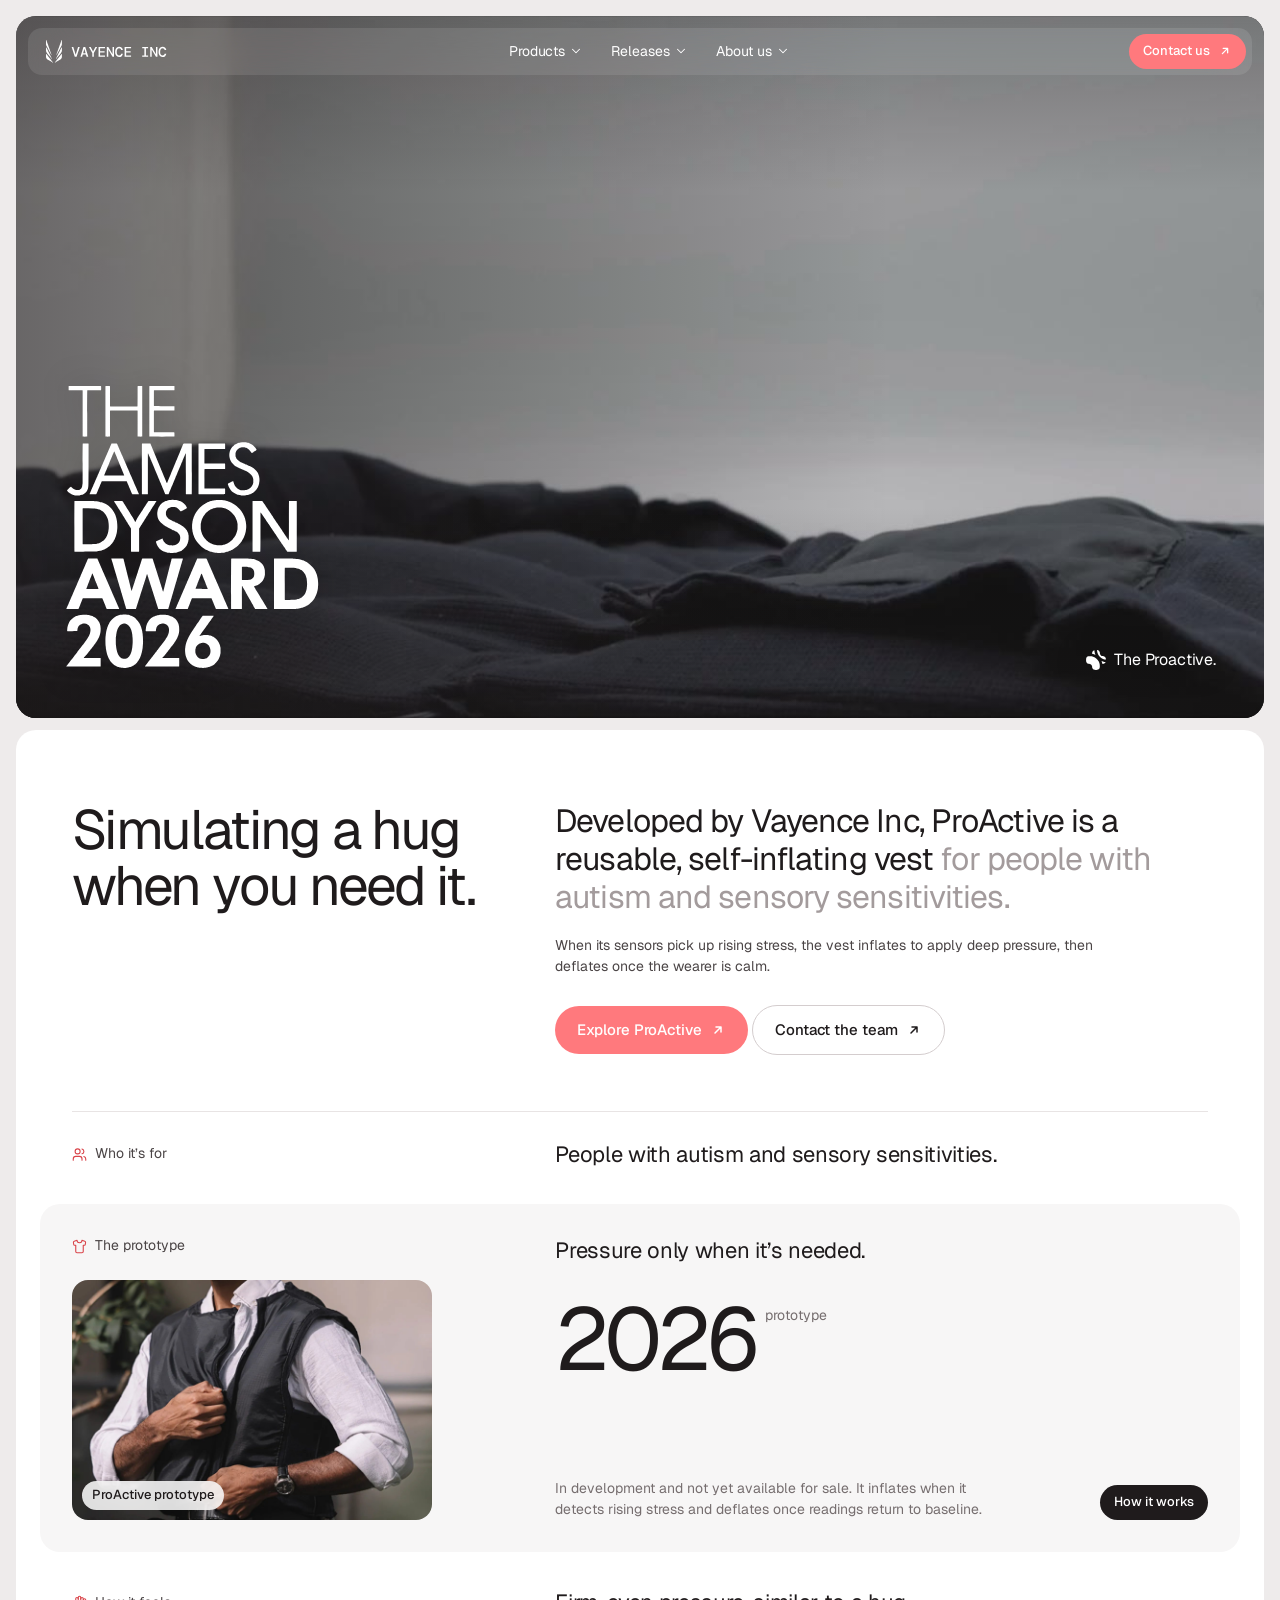
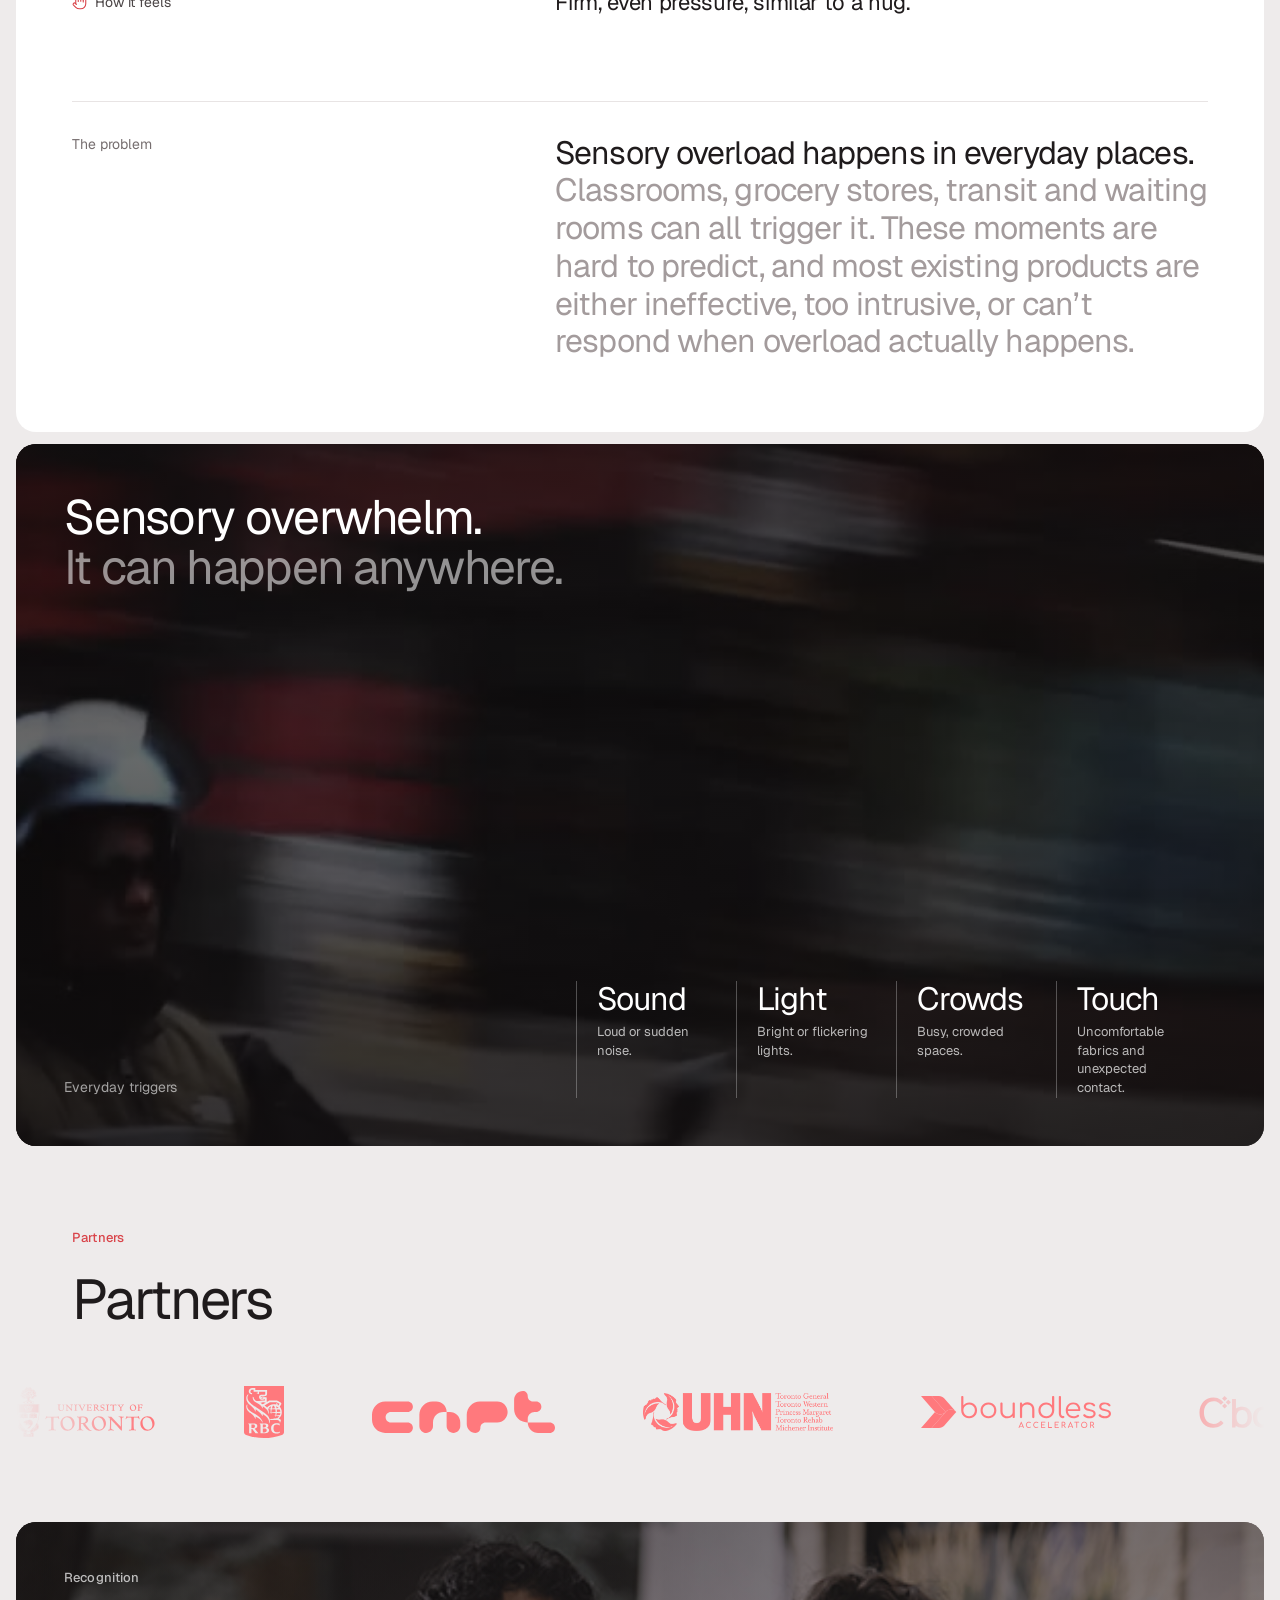
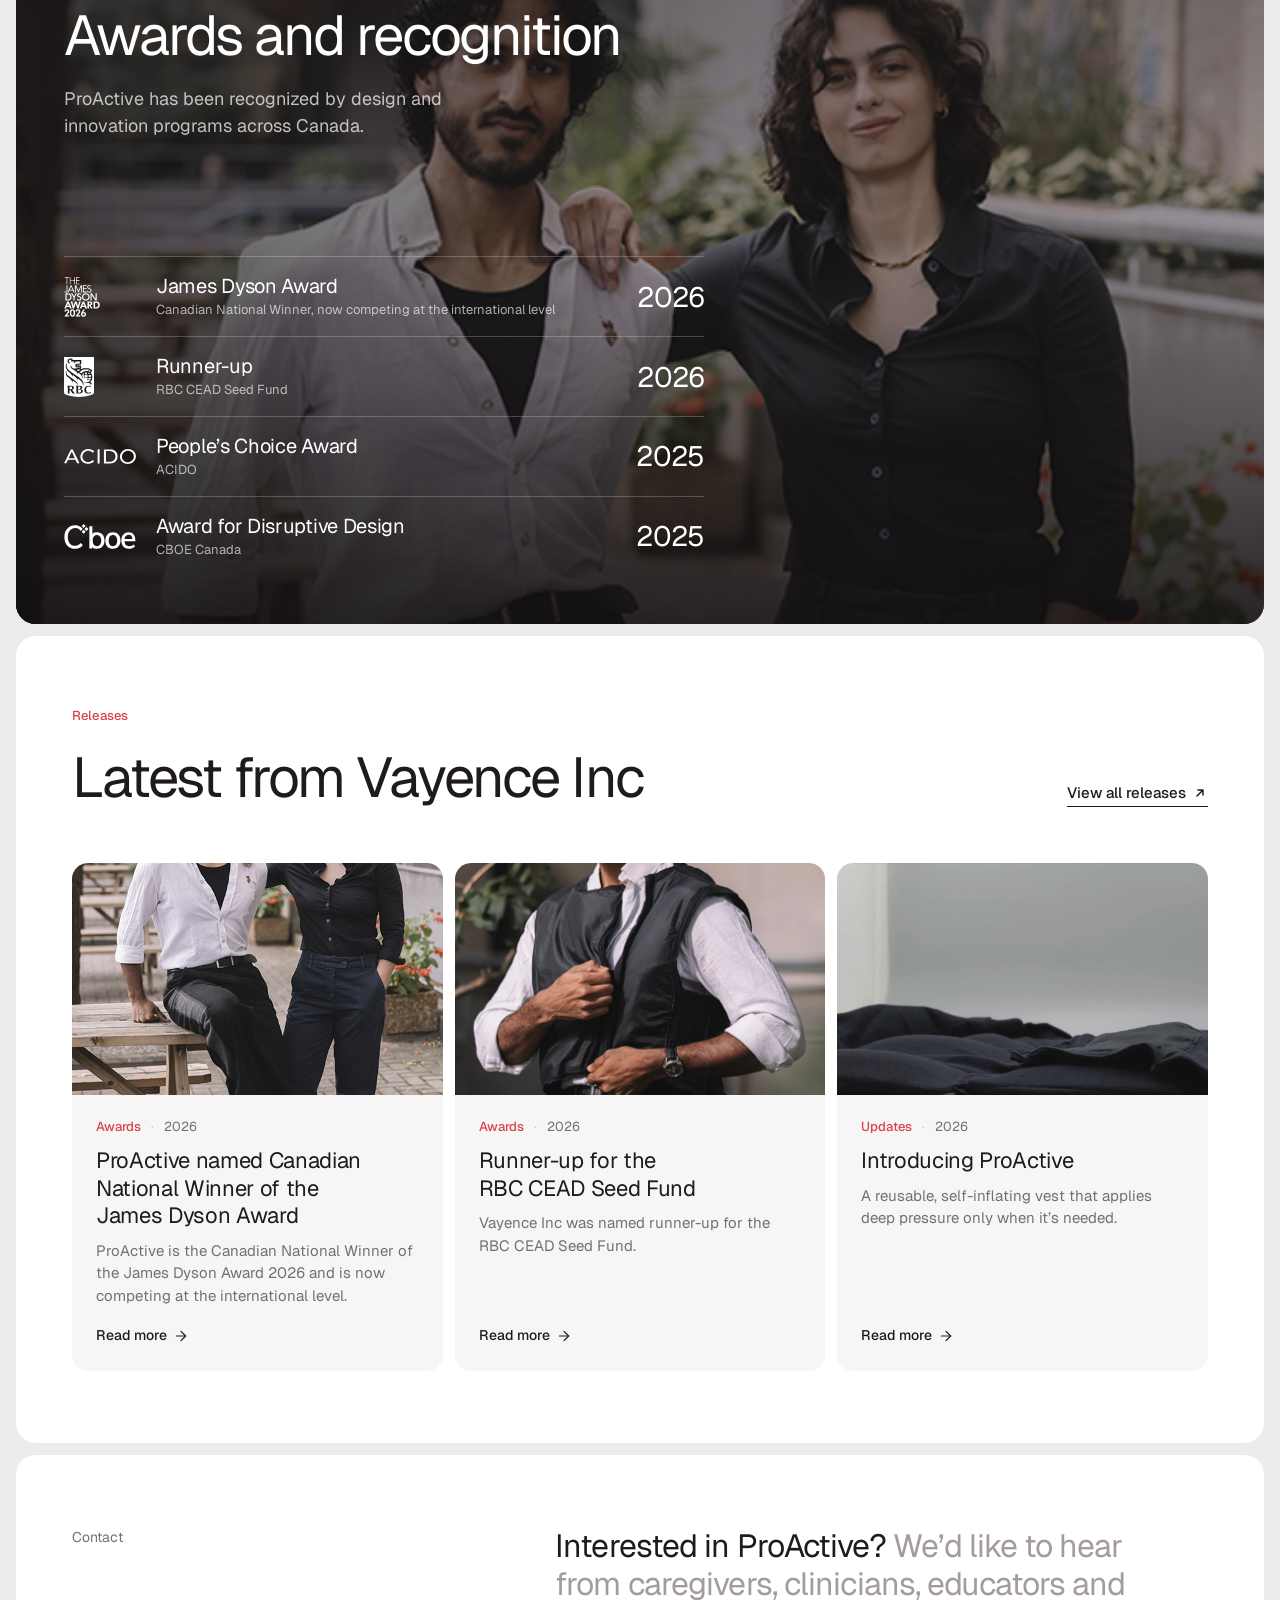
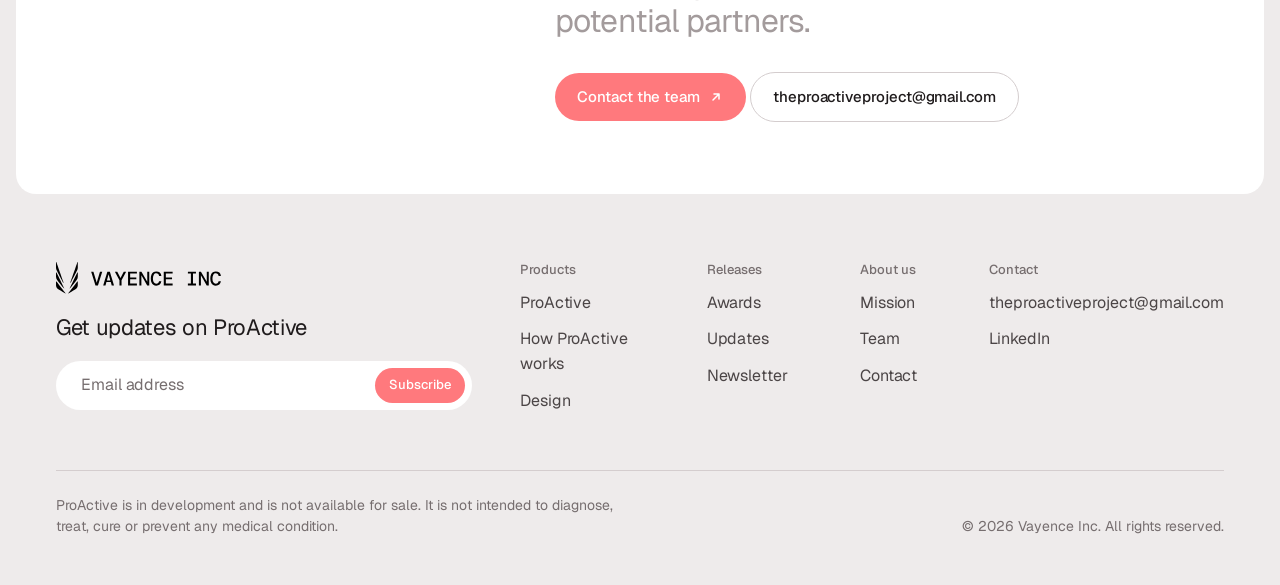
==== commit fee5140f: "Releases as stacked Awards / Updates / Newsletter sections - Drop the "All releases" filter and the " ====
--- a/index.html
+++ b/index.html
@@ -173,7 +173,7 @@
             <span class="chip">Releases</span>
             <h2 class="h2">Latest from Vayence Inc</h2>
           </div>
-          <a class="btn btn--secondary" href="releases.html">
+          <a class="text-link" href="releases.html">
             View all releases
             <img src="assets/icons/arrow-ink.svg" width="16" height="16" alt="">
           </a>
--- a/styles.css
+++ b/styles.css
@@ -163,15 +163,6 @@
   white-space: nowrap;
 }
 
-.pill {
-  display: inline-flex;
-  padding: 7px 14px;
-  border-radius: 999px;
-  background: var(--brand-soft);
-  color: var(--brand-ink);
-  white-space: nowrap;
-}
-
 .btn {
   display: inline-flex;
   align-items: center;
@@ -200,18 +191,6 @@
 .btn--dark { background: var(--ink); color: var(--white); }
 .btn--dark:hover { background: #3a3435; }
 .btn--s { padding: 9px 14px; font-size: 13px; letter-spacing: 0; }
-
-.icon-box {
-  display: inline-flex;
-  align-items: center;
-  justify-content: center;
-  width: 56px;
-  height: 56px;
-  border-radius: var(--r-sm);
-  background: var(--brand-soft);
-  flex-shrink: 0;
-}
-.icon-box--lg { width: 64px; height: 64px; }
 
 /* ---------- Header ----------
    Frosted bar floating over the hero video. JS sets --p from 0 (over the
@@ -691,15 +670,8 @@
 .post-card:hover .post-card__media img { transform: scale(1.03); }
 .post-card__body { display: flex; flex-direction: column; flex: 1; gap: 10px; padding: 22px 24px 24px; }
 .post-card__meta { display: flex; align-items: center; gap: 10px; font-size: 13px; color: var(--muted); }
-.tag {
-  display: inline-flex;
-  padding: 4px 10px;
-  border-radius: 999px;
-  background: var(--brand-soft);
-  color: var(--brand-ink);
-  font-size: 12px;
-  font-weight: 500;
-}
+.tag { color: var(--brand-ink); font-size: 13px; font-weight: 500; }
+.tag::after { content: "·"; margin-left: 10px; color: var(--line-strong); }
 .post-card__title { font-size: 22px; font-weight: 400; line-height: 1.25; letter-spacing: -0.015em; text-wrap: balance; }
 .post-card__excerpt { font-size: 15px; line-height: 1.5; color: var(--muted); }
 .post-card__more {
@@ -714,22 +686,44 @@
 }
 .post-card__more .i { width: 16px; height: 16px; transition: transform .2s ease; }
 .post-card:hover .post-card__more .i { transform: translateX(3px); }
-/* releases page: lead story spans two columns */
-.posts--grid > .post-card:first-child { grid-column: span 2; }
-.posts--grid > .post-card:first-child .post-card__media { aspect-ratio: 16 / 8; }
-
-.filters { display: flex; flex-wrap: wrap; gap: 8px; margin-top: 8px; }
-.filter {
-  padding: 8px 16px;
-  border: 1px solid var(--line-strong);
-  border-radius: 999px;
-  background: var(--bg);
-  font-size: 14px;
-  cursor: pointer;
-  transition: background-color .2s ease, border-color .2s ease, color .2s ease;
-}
-.filter:hover { border-color: var(--ink); }
-.filter[aria-pressed="true"] { background: var(--ink); border-color: var(--ink); color: var(--white); }
+/* ---------- Releases page: one stacked section per category ---------- */
+.release-group { gap: 32px; }
+.post-list__empty { padding: 28px 0; border-bottom: 1px solid var(--line); font-size: 16px; color: var(--muted); }
+
+/* plain text link with an arrow, for secondary "see more" actions */
+.text-link {
+  display: inline-flex;
+  align-items: center;
+  gap: 6px;
+  padding-bottom: 2px;
+  border-bottom: 1px solid currentColor;
+  font-size: 15px;
+  font-weight: 500;
+  color: var(--ink);
+  white-space: nowrap;
+  transition: color .2s ease;
+}
+.text-link img { transition: transform .2s ease; }
+.text-link:hover { color: var(--brand-ink); }
+.text-link:hover img { transform: translate(2px, -2px); }
+
+.post-list { border-top: 1px solid var(--line); }
+.post-row {
+  display: grid;
+  grid-template-columns: 140px minmax(0, 1fr) 200px;
+  gap: 32px;
+  align-items: start;
+  padding: 28px 0;
+  border-bottom: 1px solid var(--line);
+}
+.post-row__meta { display: flex; align-items: center; gap: 10px; padding-top: 4px; font-size: 13px; color: var(--muted); }
+.post-row__text { display: flex; flex-direction: column; gap: 8px; }
+.post-row__title { font-size: 24px; font-weight: 400; line-height: 1.25; letter-spacing: -0.02em; text-wrap: balance; transition: color .2s ease; }
+.post-row__excerpt { max-width: 560px; font-size: 15px; line-height: 1.55; color: var(--muted); }
+.post-row__media { aspect-ratio: 16 / 10; overflow: hidden; border-radius: var(--r-md); background: var(--ink); }
+.post-row__media img { width: 100%; height: 100%; object-fit: cover; transition: transform .6s cubic-bezier(.2, .7, .2, 1); }
+.post-row:hover .post-row__title { color: var(--brand-ink); }
+.post-row:hover .post-row__media img { transform: scale(1.04); }
 
 .post-view { display: flex; flex-direction: column; gap: 40px; }
 .post-view__back {
@@ -747,7 +741,7 @@
 .post-view__media { aspect-ratio: 16 / 8; overflow: hidden; border-radius: var(--r-lg); background: var(--ink); }
 .post-view__media img { width: 100%; height: 100%; object-fit: cover; object-position: 50% 25%; }
 .post-view__body { display: flex; flex-direction: column; gap: 20px; max-width: 720px; font-size: 18px; line-height: 1.6; color: var(--ink-2); }
-.post-view .quote { flex-direction: column; align-items: flex-start; gap: 16px; padding: 32px; }
+.post-view .quote { flex-direction: column; align-items: flex-start; gap: 16px; padding: 28px 0; }
 .post-view .quote__cite { flex-basis: auto; }
 .post-view__more { display: flex; flex-direction: column; gap: 24px; padding-top: 32px; border-top: 1px solid var(--line); }
 
@@ -828,7 +822,7 @@
   color: var(--ink);
   transition: background-color .2s ease;
 }
-.link-pill:hover { background: var(--brand-soft); }
+.link-pill:hover { background: var(--surface-2); }
 
 .career__row {
   display: flex;
@@ -847,9 +841,9 @@
   align-items: center;
   justify-content: space-between;
   gap: 48px;
-  padding: 40px 48px;
-  background: var(--brand-soft);
-  border-radius: var(--r-lg);
+  padding: 36px 0;
+  border-top: 1px solid var(--line-strong);
+  border-bottom: 1px solid var(--line-strong);
 }
 .quote__text {
   max-width: 820px;
@@ -875,13 +869,13 @@
   display: flex;
   flex-direction: column;
   gap: 4px;
-  padding: 20px 24px;
-  background: var(--brand-soft);
-  border-radius: var(--r-md);
+  padding: 18px 0;
+  border-top: 1px solid var(--line-strong);
+  border-bottom: 1px solid var(--line-strong);
   overflow-wrap: anywhere;
-  transition: background-color .2s ease;
-}
-.email-card:hover { background: #ffe4e4; }
+}
+.email-card .title { transition: color .2s ease; }
+.email-card:hover .title { color: var(--brand-ink); }
 
 .form { flex: 1; min-width: 0; display: flex; flex-direction: column; gap: 16px; }
 .form__row { display: flex; gap: 16px; }
@@ -1085,13 +1079,14 @@
 
   .grid--3 { grid-template-columns: 1fr; }
   .step { min-height: 240px; }
+  .post-row { grid-template-columns: 110px minmax(0, 1fr) 160px; gap: 24px; }
 
 
   .about-row { flex-direction: column; gap: 32px; }
   .about__head { flex-basis: auto; }
 
   .grid--2 { grid-template-columns: 1fr; }
-  .quote { flex-direction: column; align-items: flex-start; gap: 20px; padding: 32px; }
+  .quote { flex-direction: column; align-items: flex-start; gap: 20px; padding: 28px 0; }
   .quote__cite { flex-basis: auto; }
 
   .contact-row { flex-direction: column; gap: 48px; }
@@ -1156,10 +1151,14 @@
   .awards-list__logo img { max-width: 52px; max-height: 32px; }
   .marquee__group { gap: 48px; padding-right: 48px; }
   .marquee__group img { max-width: 120px; max-height: 36px; }
-  .posts, .posts--grid { grid-template-columns: 1fr; }
+  .posts { grid-template-columns: 1fr; }
+  .post-row { grid-template-columns: minmax(0, 1fr) 96px; gap: 8px 16px; padding: 20px 0; }
+  .post-row__meta { grid-column: 1; padding-top: 0; }
+  .post-row__text { grid-column: 1; }
+  .post-row__media { grid-column: 2; grid-row: 1 / span 2; aspect-ratio: 1; }
+  .post-row__title { font-size: 18px; }
+  .post-row__excerpt { font-size: 14px; }
   .posts > .post-card:nth-child(3):last-child { display: flex; }
-  .posts--grid > .post-card:first-child { grid-column: auto; }
-  .posts--grid > .post-card:first-child .post-card__media { aspect-ratio: 16 / 10; }
   .post-card__body { padding: 18px 18px 20px; }
   .post-card__title { font-size: 19px; }
   .post-view { gap: 28px; }
@@ -1187,12 +1186,12 @@
   .member__name { flex: 1 1 calc(100% - 80px); }
   .member__name .h3 { font-size: 22px; }
   .member__header .link-pill { margin-left: 78px; }
-  .email-card { padding: 16px 18px; }
+  .email-card { padding: 16px 0; }
   .email-card .title { font-size: 17px; }
   .career__row { flex-direction: column; gap: 2px; padding: 12px 0; }
   .career__row dt { flex-basis: auto; }
 
-  .quote { padding: 22px 20px; }
+  .quote { padding: 24px 0; }
   .form__row { flex-direction: column; }
   .footer { padding: 40px var(--pad-x) 28px; gap: 40px; }
   .footer__cols { display: grid; grid-template-columns: repeat(2, minmax(0, 1fr)); gap: 32px 20px; }
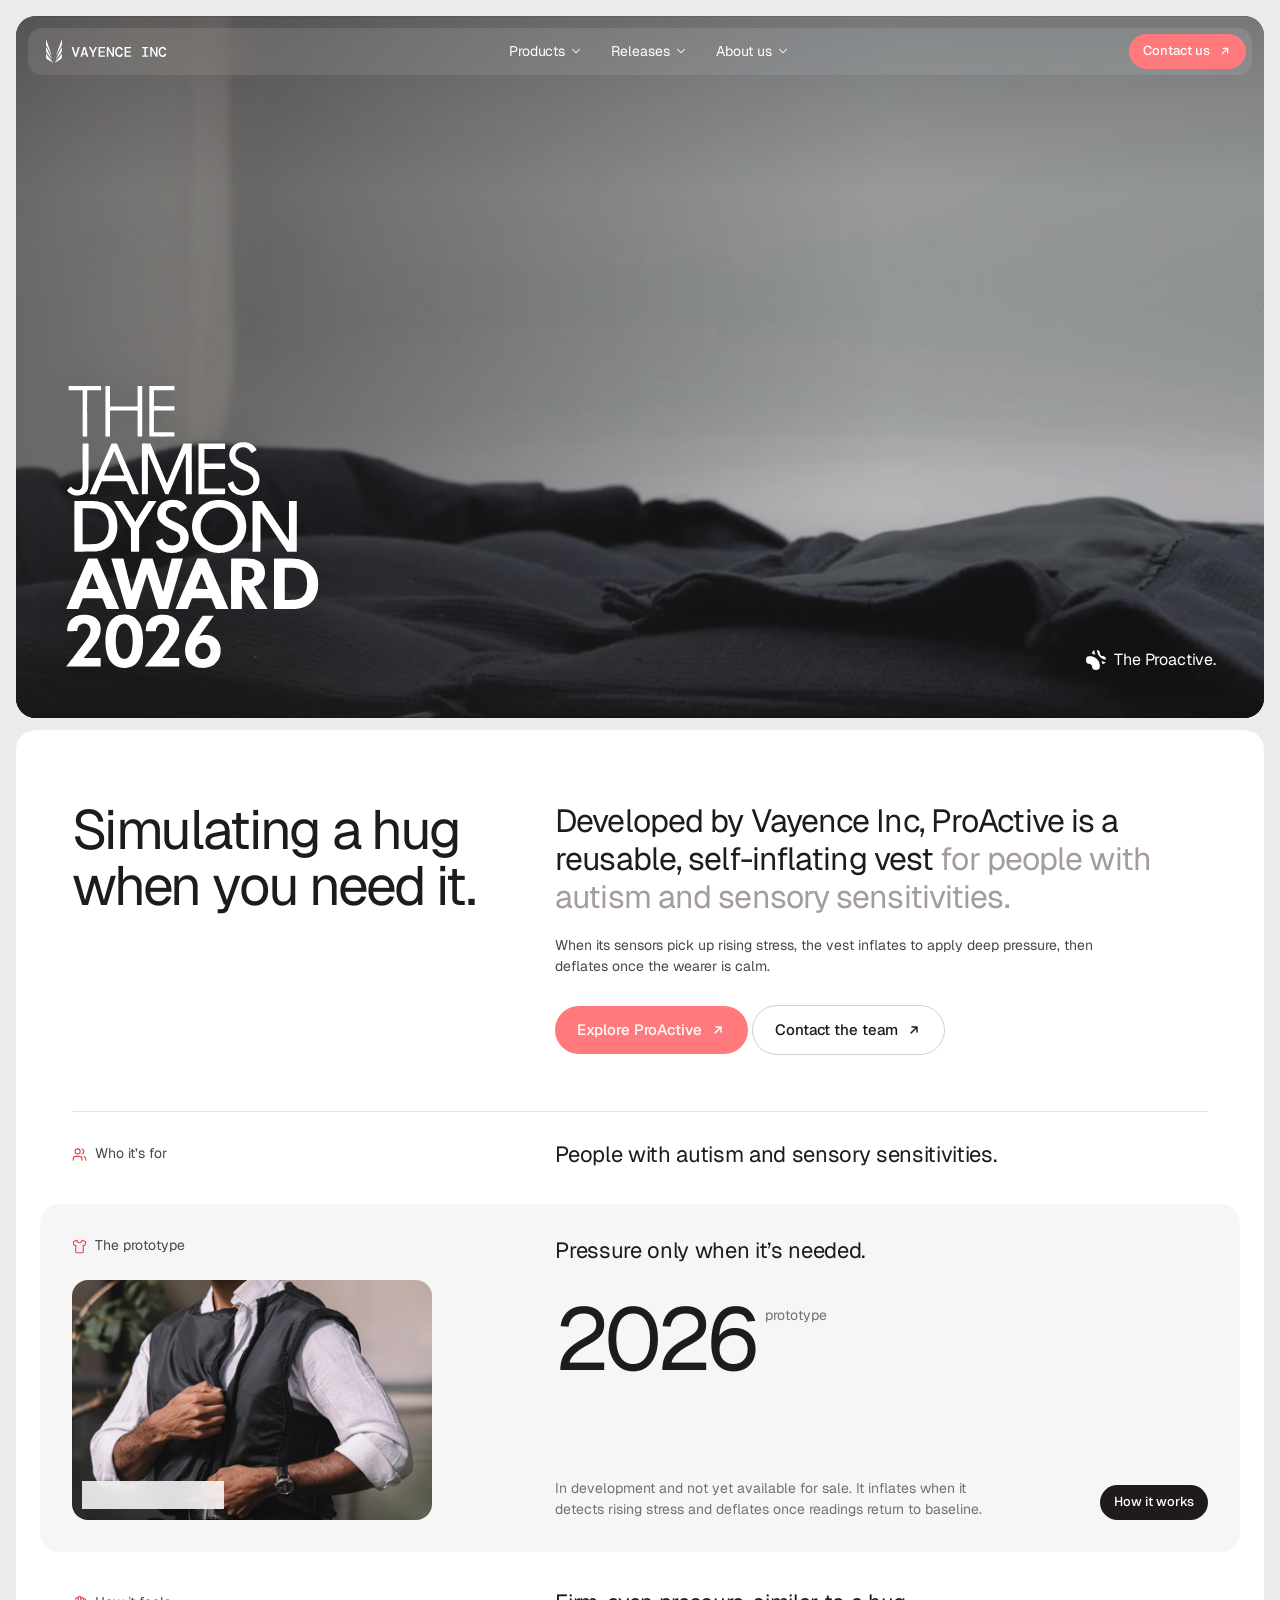
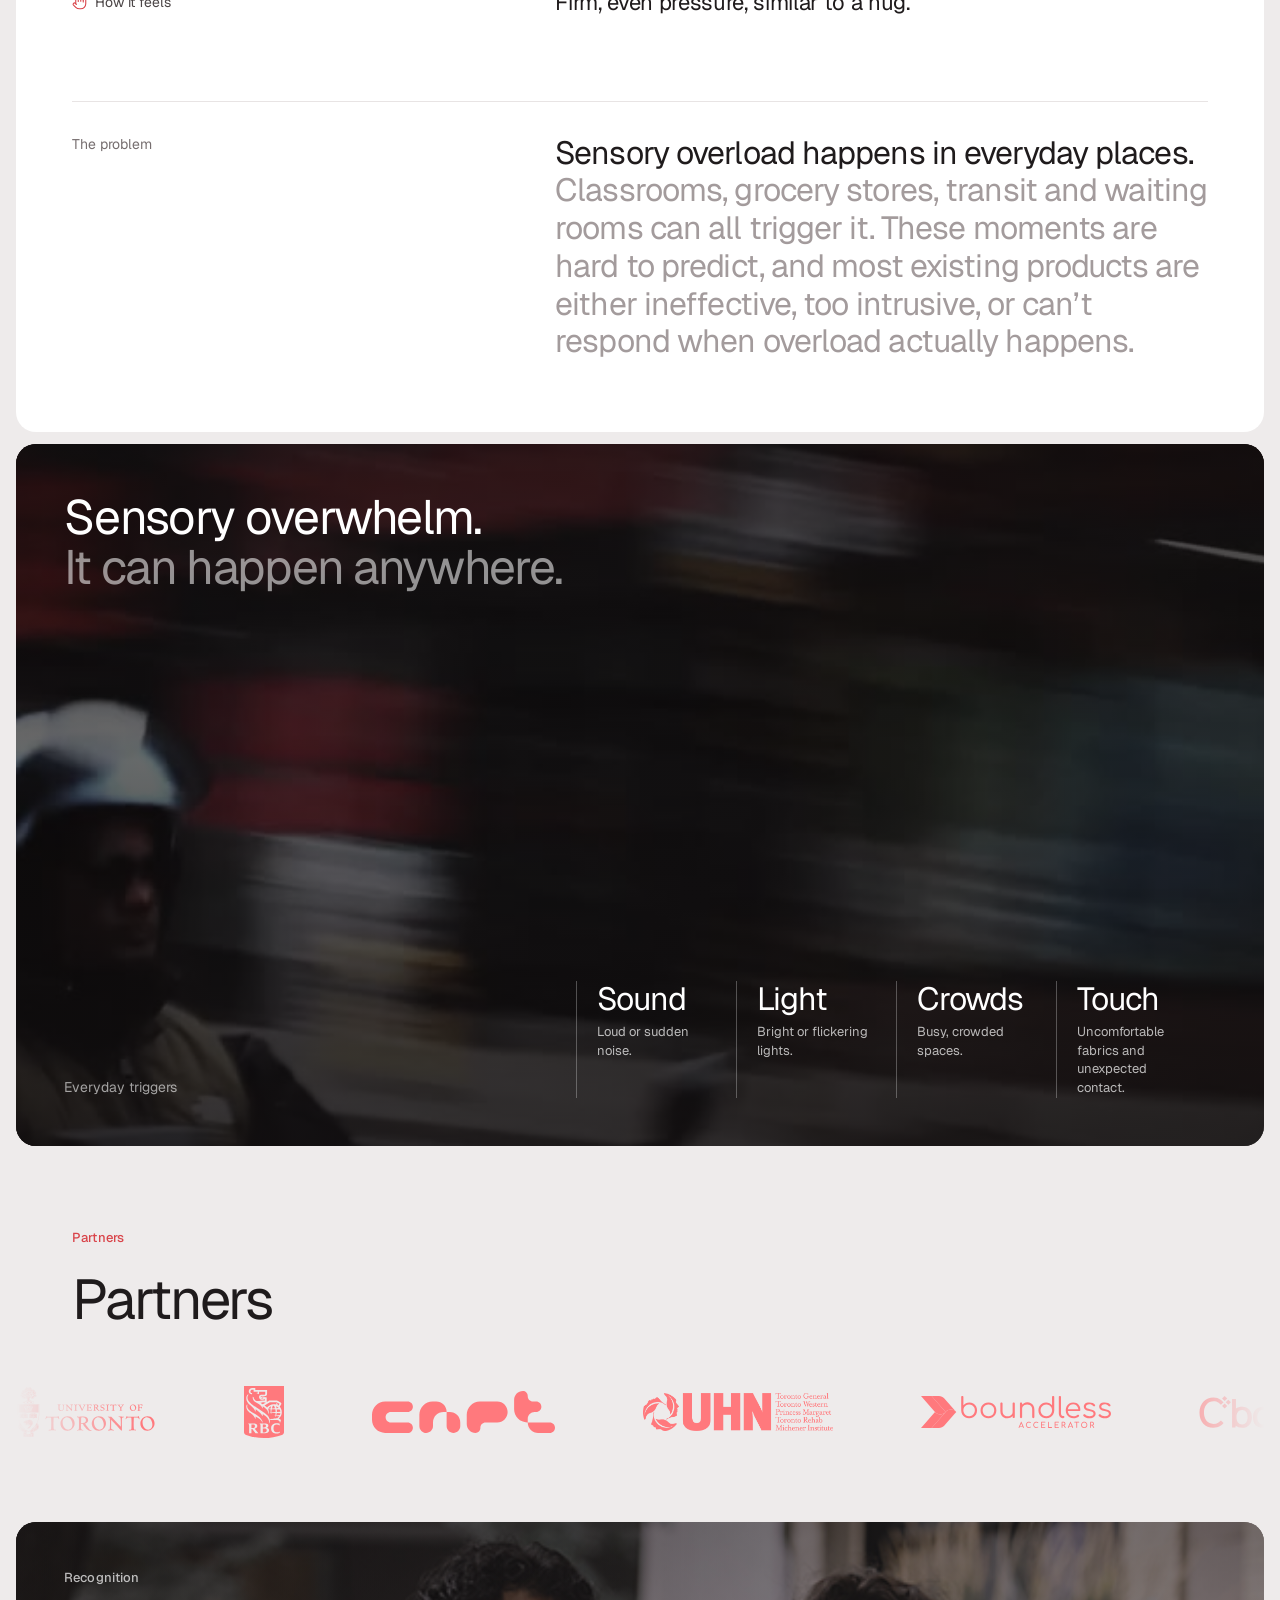
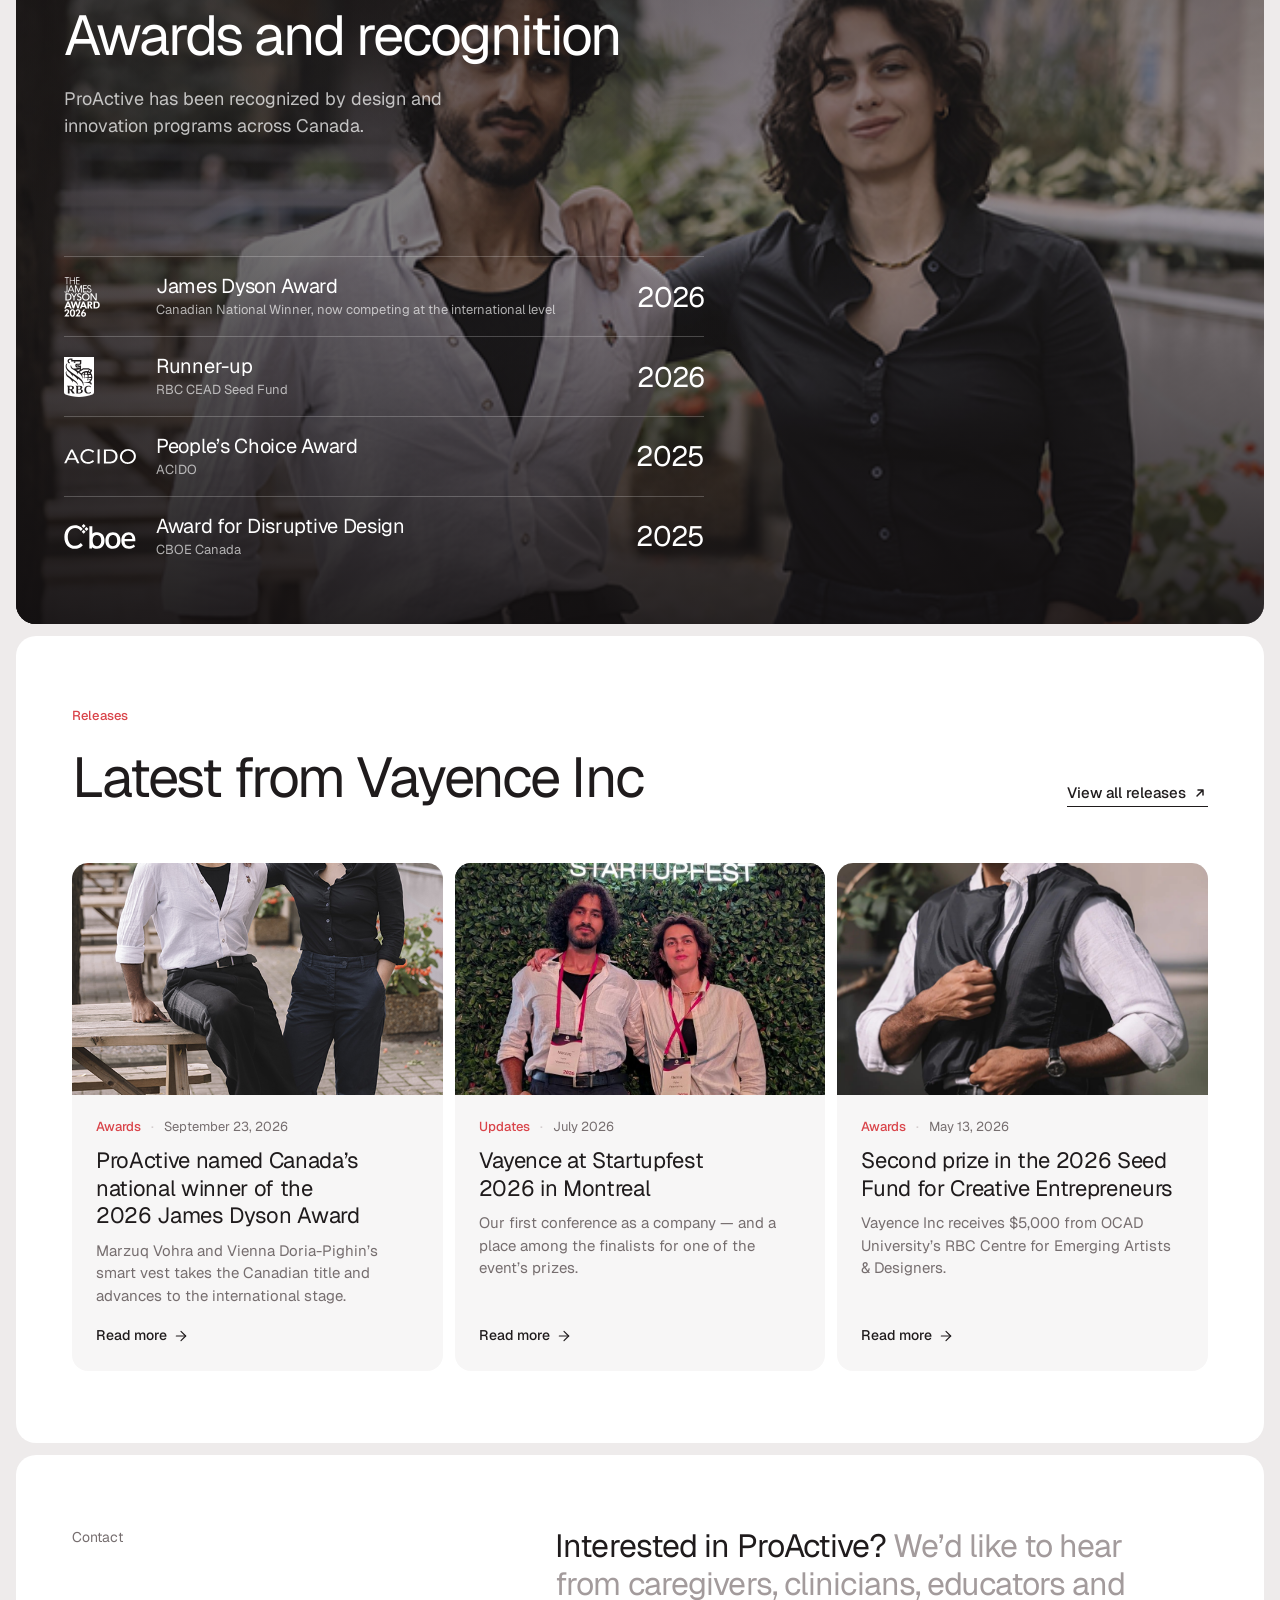
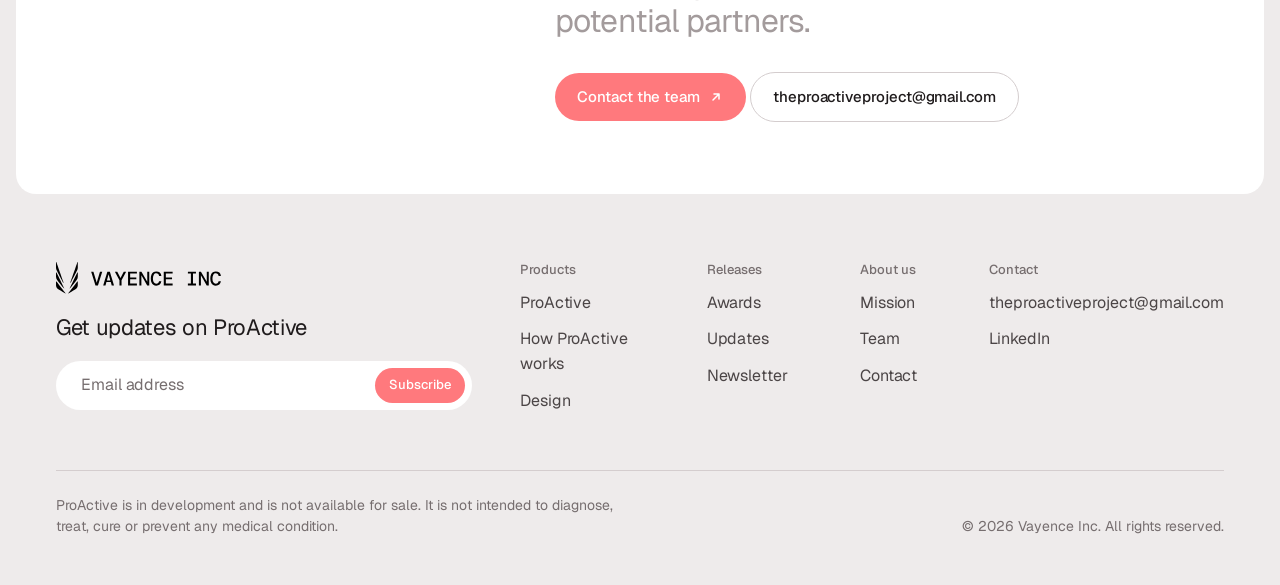
==== commit fd6cd5e1: "SEO: canonical URLs, social cards, structured data, sitemap and icons - Canonical, Open Graph and Tw" ====
--- a/index.html
+++ b/index.html
@@ -3,11 +3,26 @@
 <head>
   <meta charset="utf-8">
   <meta name="viewport" content="width=device-width, initial-scale=1">
-  <title>Vayence Inc — ProActive</title>
+  <title>Vayence Inc — ProActive, a self-inflating vest for sensory regulation</title>
   <meta name="description" content="Developed by Vayence Inc, ProActive is a reusable, self-inflating vest for people with autism and sensory sensitivities.">
-  <meta property="og:title" content="Vayence Inc — ProActive">
+  <link rel="canonical" href="https://www.vayence.ca/">
+  <meta property="og:type" content="website">
+  <meta property="og:site_name" content="Vayence Inc">
+  <meta property="og:locale" content="en_CA">
+  <meta property="og:url" content="https://www.vayence.ca/">
+  <meta property="og:title" content="Vayence Inc — ProActive, a self-inflating vest for sensory regulation">
   <meta property="og:description" content="Developed by Vayence Inc, ProActive is a reusable, self-inflating vest for people with autism and sensory sensitivities.">
-  <meta property="og:image" content="assets/img/hero-visual.jpg">
+  <meta property="og:image" content="https://www.vayence.ca/assets/img/og-image.jpg">
+  <meta property="og:image:width" content="1200">
+  <meta property="og:image:height" content="630">
+  <meta property="og:image:alt" content="A person zipping up the ProActive vest prototype">
+  <meta name="twitter:card" content="summary_large_image">
+  <meta name="theme-color" content="#ffffff">
+  <link rel="icon" href="favicon.ico" sizes="any">
+  <link rel="icon" href="favicon.svg" type="image/svg+xml">
+  <link rel="apple-touch-icon" href="apple-touch-icon.png">
+  <link rel="manifest" href="site.webmanifest">
+  <script type="application/ld+json">{"@context": "https://schema.org", "@graph": [{"@type": "Organization", "@id": "https://www.vayence.ca/#org", "name": "Vayence Inc", "url": "https://www.vayence.ca/", "logo": "https://www.vayence.ca/assets/img/icon-512.png", "email": "theproactiveproject@gmail.com", "founder": [{"@type": "Person", "name": "Marzuq Vohra"}, {"@type": "Person", "name": "Vienna Doria-Pighin"}]}, {"@type": "WebSite", "@id": "https://www.vayence.ca/#website", "name": "Vayence Inc", "url": "https://www.vayence.ca/", "publisher": {"@id": "https://www.vayence.ca/#org"}}]}</script>
   <link rel="preconnect" href="https://fonts.googleapis.com">
   <link rel="preconnect" href="https://fonts.gstatic.com" crossorigin>
   <link href="https://fonts.googleapis.com/css2?family=Geist:wght@400;500;700&display=swap" rel="stylesheet">
--- a/styles.css
+++ b/styles.css
@@ -710,13 +710,13 @@
 .post-list { border-top: 1px solid var(--line); }
 .post-row {
   display: grid;
-  grid-template-columns: 140px minmax(0, 1fr) 200px;
+  grid-template-columns: 180px minmax(0, 1fr) 200px;
   gap: 32px;
   align-items: start;
   padding: 28px 0;
   border-bottom: 1px solid var(--line);
 }
-.post-row__meta { display: flex; align-items: center; gap: 10px; padding-top: 4px; font-size: 13px; color: var(--muted); }
+.post-row__meta { display: flex; align-items: center; gap: 10px; padding-top: 4px; font-size: 13px; color: var(--muted); white-space: nowrap; }
 .post-row__text { display: flex; flex-direction: column; gap: 8px; }
 .post-row__title { font-size: 24px; font-weight: 400; line-height: 1.25; letter-spacing: -0.02em; text-wrap: balance; transition: color .2s ease; }
 .post-row__excerpt { max-width: 560px; font-size: 15px; line-height: 1.55; color: var(--muted); }
@@ -743,6 +743,12 @@
 .post-view__body { display: flex; flex-direction: column; gap: 20px; max-width: 720px; font-size: 18px; line-height: 1.6; color: var(--ink-2); }
 .post-view .quote { flex-direction: column; align-items: flex-start; gap: 16px; padding: 28px 0; }
 .post-view .quote__cite { flex-basis: auto; }
+.post-videos { display: grid; grid-template-columns: repeat(3, minmax(0, 1fr)); gap: var(--gap); }
+.post-video { display: flex; flex-direction: column; gap: 10px; }
+.post-video__frame { position: relative; aspect-ratio: 16 / 9; overflow: hidden; border-radius: var(--r-md); background: var(--ink); }
+.post-video__frame iframe { position: absolute; inset: 0; width: 100%; height: 100%; border: 0; }
+.post-video figcaption { display: flex; justify-content: space-between; gap: 12px; font-size: 14px; color: var(--ink); }
+.post-sources { display: flex; flex-wrap: wrap; gap: 12px 32px; }
 .post-view__more { display: flex; flex-direction: column; gap: 24px; padding-top: 32px; border-top: 1px solid var(--line); }
 
 .subscribe__form { display: flex; flex-direction: column; gap: 8px; width: min(440px, 100%); }
@@ -1079,7 +1085,7 @@
 
   .grid--3 { grid-template-columns: 1fr; }
   .step { min-height: 240px; }
-  .post-row { grid-template-columns: 110px minmax(0, 1fr) 160px; gap: 24px; }
+  .post-row { grid-template-columns: 160px minmax(0, 1fr) 160px; gap: 24px; }
 
 
   .about-row { flex-direction: column; gap: 32px; }
@@ -1163,6 +1169,7 @@
   .post-card__title { font-size: 19px; }
   .post-view { gap: 28px; }
   .post-view__body { font-size: 16px; }
+  .post-videos { grid-template-columns: 1fr; }
   .subpage { padding-top: 60px; }
 
   .sensory { min-height: 0; aspect-ratio: 3 / 4; gap: 20px; }
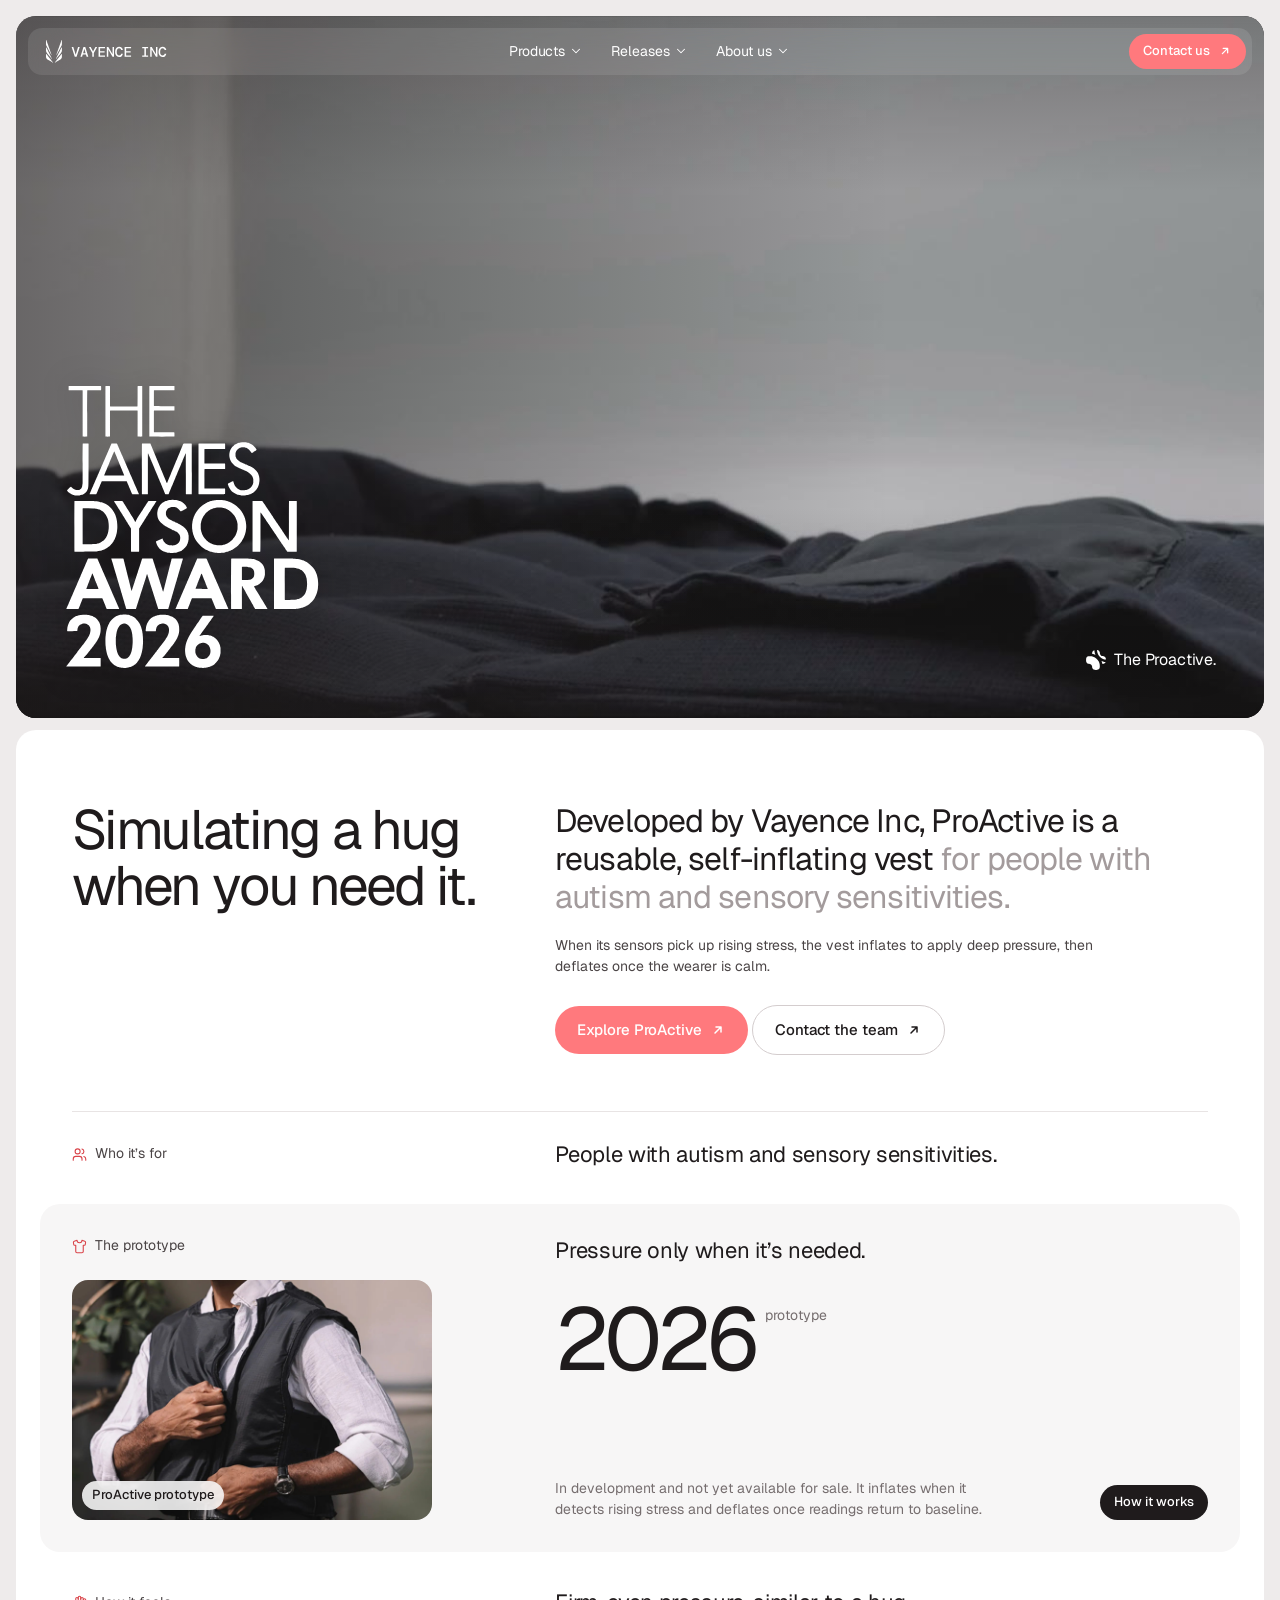
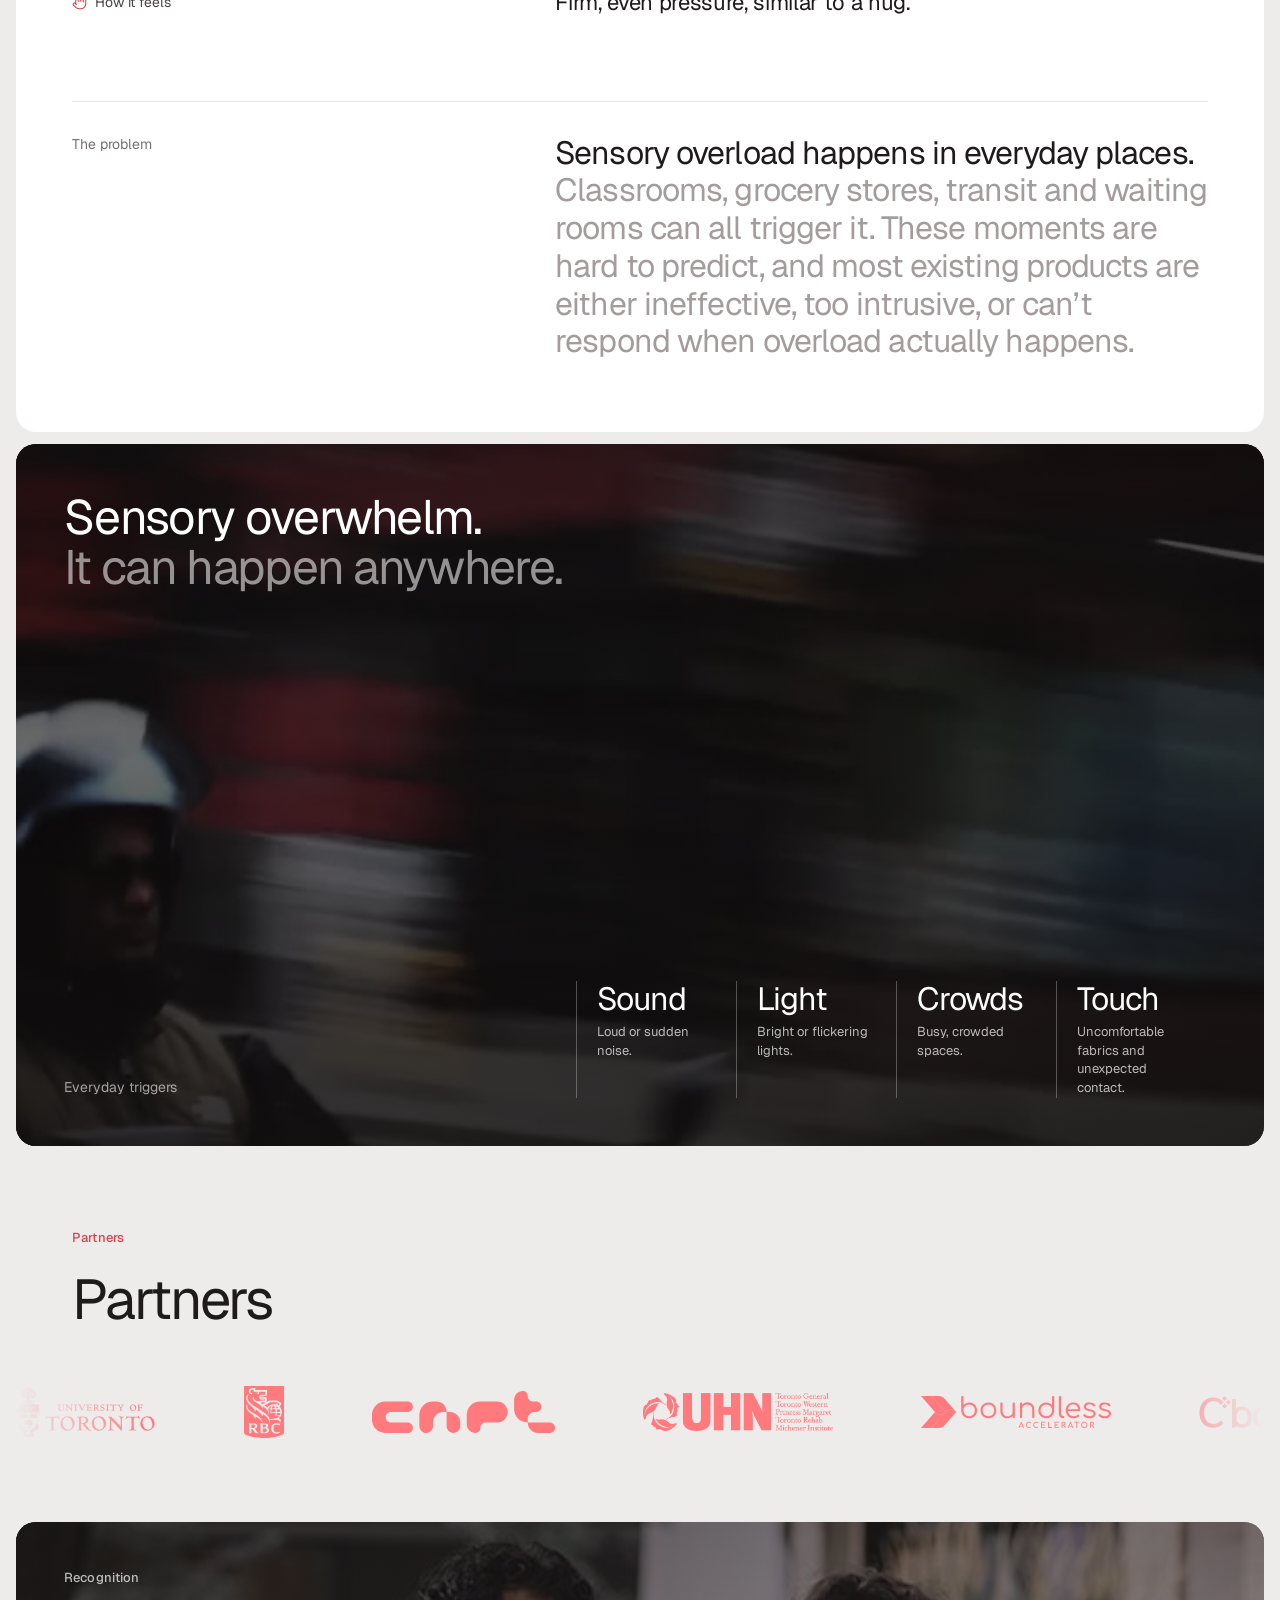
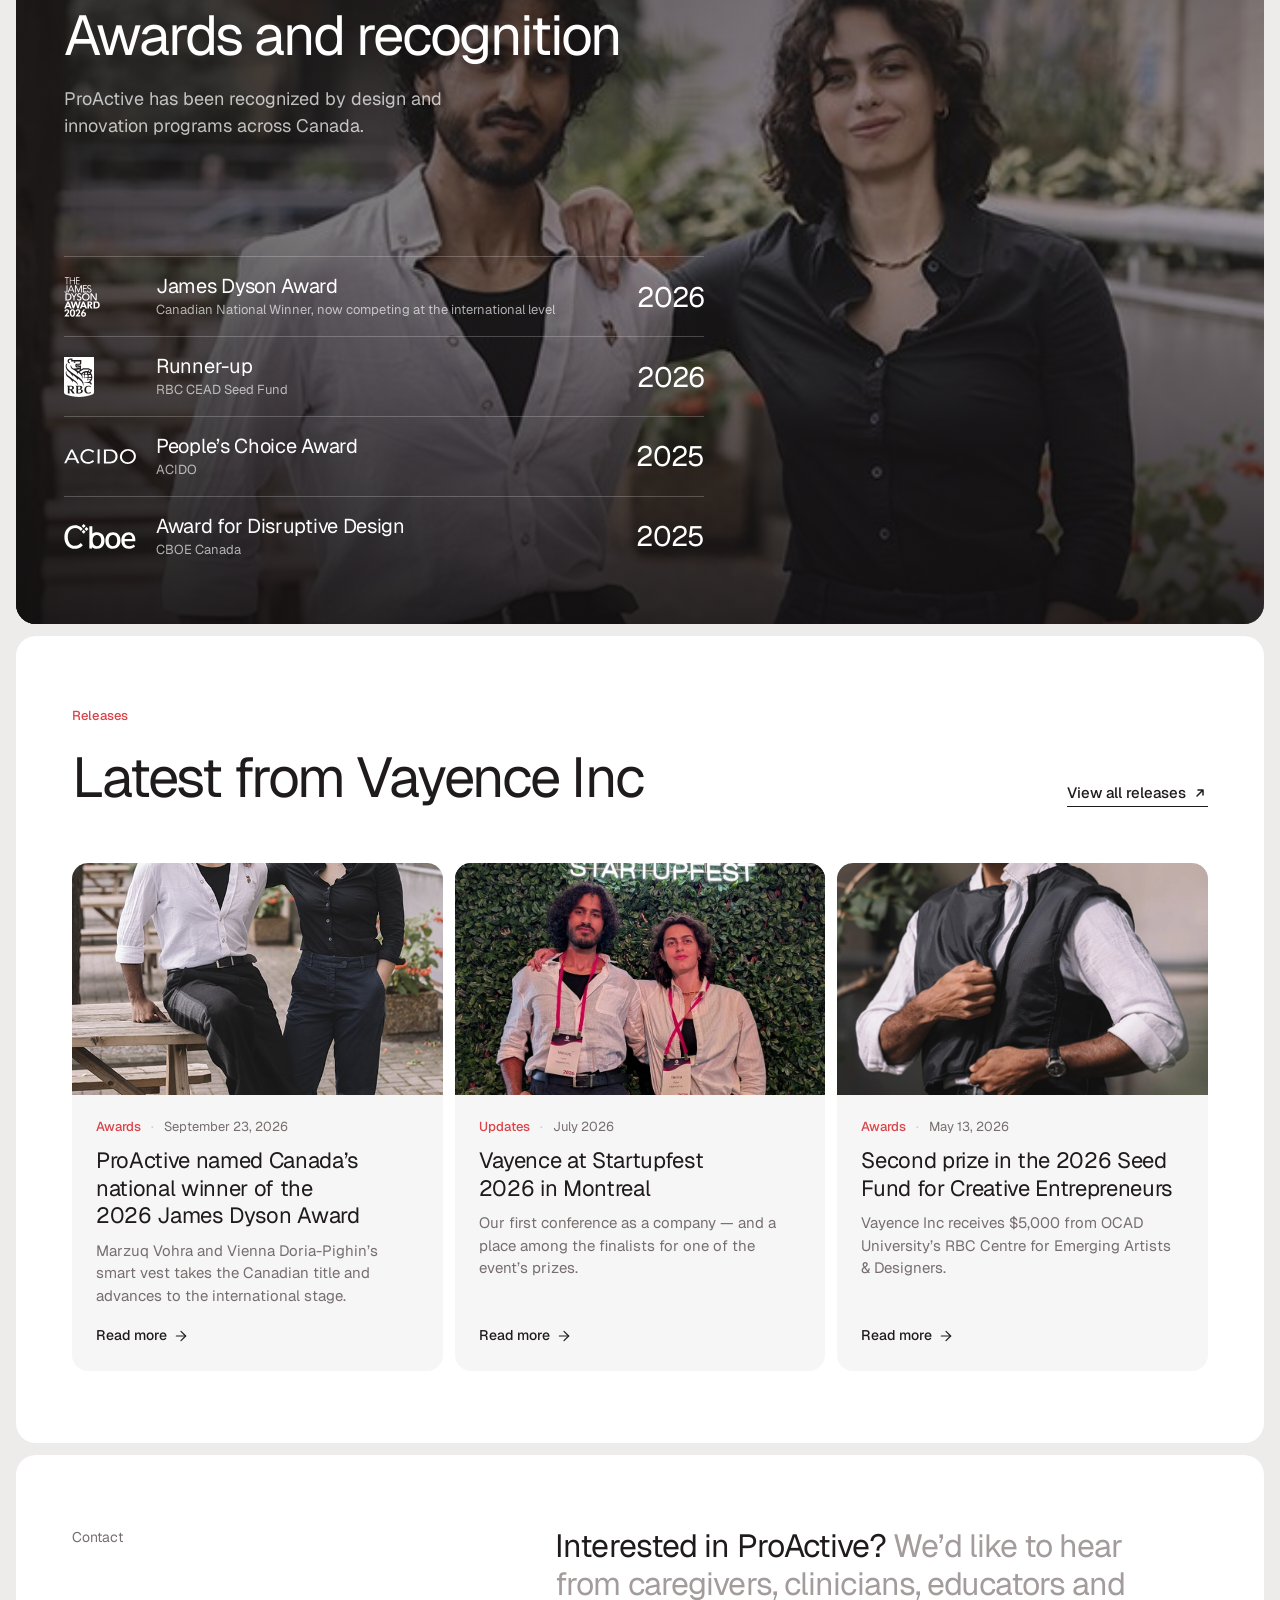
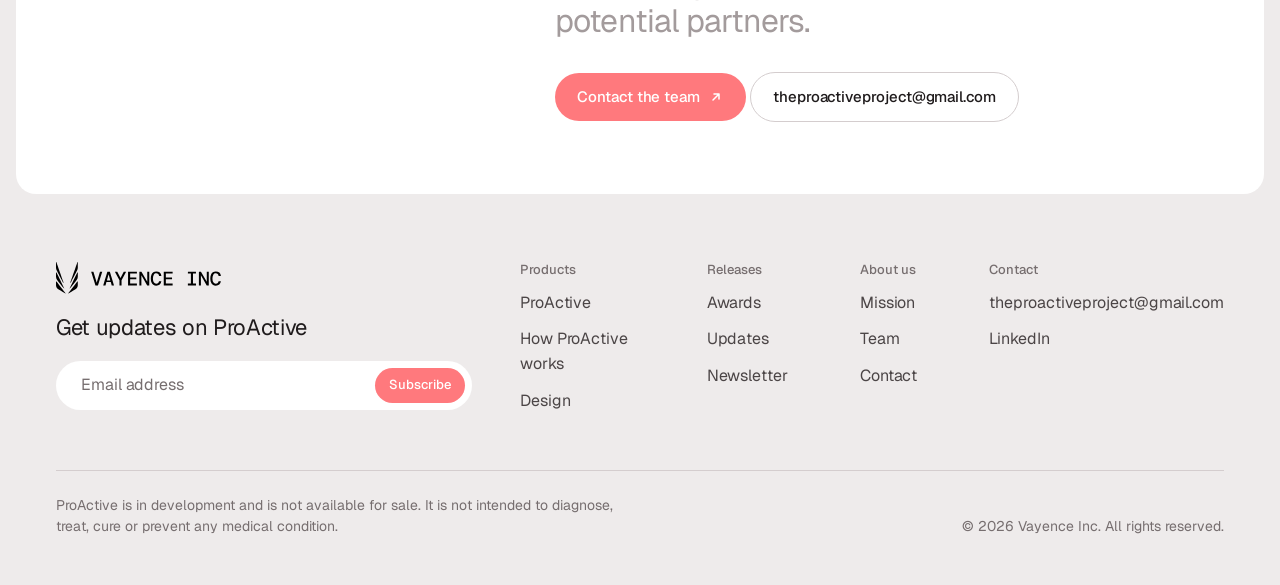
==== commit 7f8b6b0d: "SEO: static release pages, prerendered lists, lighter images, 404 - Each release is now a real page " ====
--- a/index.html
+++ b/index.html
@@ -5,6 +5,7 @@
   <meta name="viewport" content="width=device-width, initial-scale=1">
   <title>Vayence Inc — ProActive, a self-inflating vest for sensory regulation</title>
   <meta name="description" content="Developed by Vayence Inc, ProActive is a reusable, self-inflating vest for people with autism and sensory sensitivities.">
+  <meta name="robots" content="max-image-preview:large">
   <link rel="canonical" href="https://www.vayence.ca/">
   <meta property="og:type" content="website">
   <meta property="og:site_name" content="Vayence Inc">
@@ -151,7 +152,7 @@
 
       <!-- Recognition: photo card, awards bottom-left -->
       <section class="media-card awards-card" id="recognition" aria-label="Awards and recognition">
-        <img class="media-card__bg" src="assets/img/cohort-event.png" width="609" height="853" alt="Vayence Inc founders Marzuq Vohra and Vienna Doria-Pighin">
+        <img class="media-card__bg" src="assets/img/cohort-event.jpg" width="609" height="853" alt="Vayence Inc founders Marzuq Vohra and Vienna Doria-Pighin">
         <div class="awards-card__head">
           <span class="chip chip--glass">Recognition</span>
           <h2 class="media-card__title">Awards and recognition</h2>
@@ -181,7 +182,7 @@
         </ul>
       </section>
 
-      <!-- Releases preview (rendered from assets/data/posts.js) -->
+      <!-- Releases preview; cards are written by scripts/build-releases.js from assets/data/posts.js -->
       <section class="section section--white" id="releases">
         <div class="section__head">
           <div class="section__title">
@@ -193,7 +194,7 @@
             <img src="assets/icons/arrow-ink.svg" width="16" height="16" alt="">
           </a>
         </div>
-        <div class="posts" data-posts data-limit="3"></div>
+        <div class="posts"><!-- build:cards 3 --><a class="post-card" href="releases/james-dyson-award-2026-canada.html"><figure class="post-card__media"><img src="assets/img/cohort-event.jpg" alt="Vayence Inc founders Marzuq Vohra and Vienna Doria-Pighin" loading="lazy"></figure><div class="post-card__body"><p class="post-card__meta"><span class="tag">Awards</span><span>September 23, 2026</span></p><h3 class="post-card__title">ProActive named Canada’s national winner of the 2026 James Dyson Award</h3><p class="post-card__excerpt">Marzuq Vohra and Vienna Doria-Pighin’s smart vest takes the Canadian title and advances to the international stage.</p><span class="post-card__more">Read more<svg class="i" width="24" height="24" viewBox="0 0 24 24" fill="none" stroke="currentColor" stroke-width="1.75" stroke-linecap="round" stroke-linejoin="round" aria-hidden="true"><path d="M5 12h14"/><path d="m12 5 7 7-7 7"/></svg></span></div></a><a class="post-card" href="releases/startupfest-2026.html"><figure class="post-card__media"><img src="assets/img/startupfest-2026.jpg" alt="Marzuq Vohra and Vienna Doria-Pighin at Startupfest 2026" loading="lazy" style="object-position:50% 20%"></figure><div class="post-card__body"><p class="post-card__meta"><span class="tag">Updates</span><span>July 2026</span></p><h3 class="post-card__title">Vayence at Startupfest 2026 in Montreal</h3><p class="post-card__excerpt">Our first conference as a company — and a place among the finalists for one of the event’s prizes.</p><span class="post-card__more">Read more<svg class="i" width="24" height="24" viewBox="0 0 24 24" fill="none" stroke="currentColor" stroke-width="1.75" stroke-linecap="round" stroke-linejoin="round" aria-hidden="true"><path d="M5 12h14"/><path d="m12 5 7 7-7 7"/></svg></span></div></a><a class="post-card" href="releases/rbc-cead-seed-fund-2026.html"><figure class="post-card__media"><img src="assets/img/hero-visual.jpg" alt="A person zipping up the ProActive vest prototype" loading="lazy"></figure><div class="post-card__body"><p class="post-card__meta"><span class="tag">Awards</span><span>May 13, 2026</span></p><h3 class="post-card__title">Second prize in the 2026 Seed Fund for Creative Entrepreneurs</h3><p class="post-card__excerpt">Vayence Inc receives $5,000 from OCAD University’s RBC Centre for Emerging Artists &amp; Designers.</p><span class="post-card__more">Read more<svg class="i" width="24" height="24" viewBox="0 0 24 24" fill="none" stroke="currentColor" stroke-width="1.75" stroke-linecap="round" stroke-linejoin="round" aria-hidden="true"><path d="M5 12h14"/><path d="m12 5 7 7-7 7"/></svg></span></div></a><!-- /build --></div>
         <noscript><p class="lead"><a href="releases.html">Read the latest releases</a></p></noscript>
       </section>
 
@@ -218,7 +219,6 @@
     <footer class="footer" data-site-footer></footer>
 
   </div>
-  <script src="assets/data/posts.js"></script>
   <script src="main.js"></script>
 </body>
 </html>
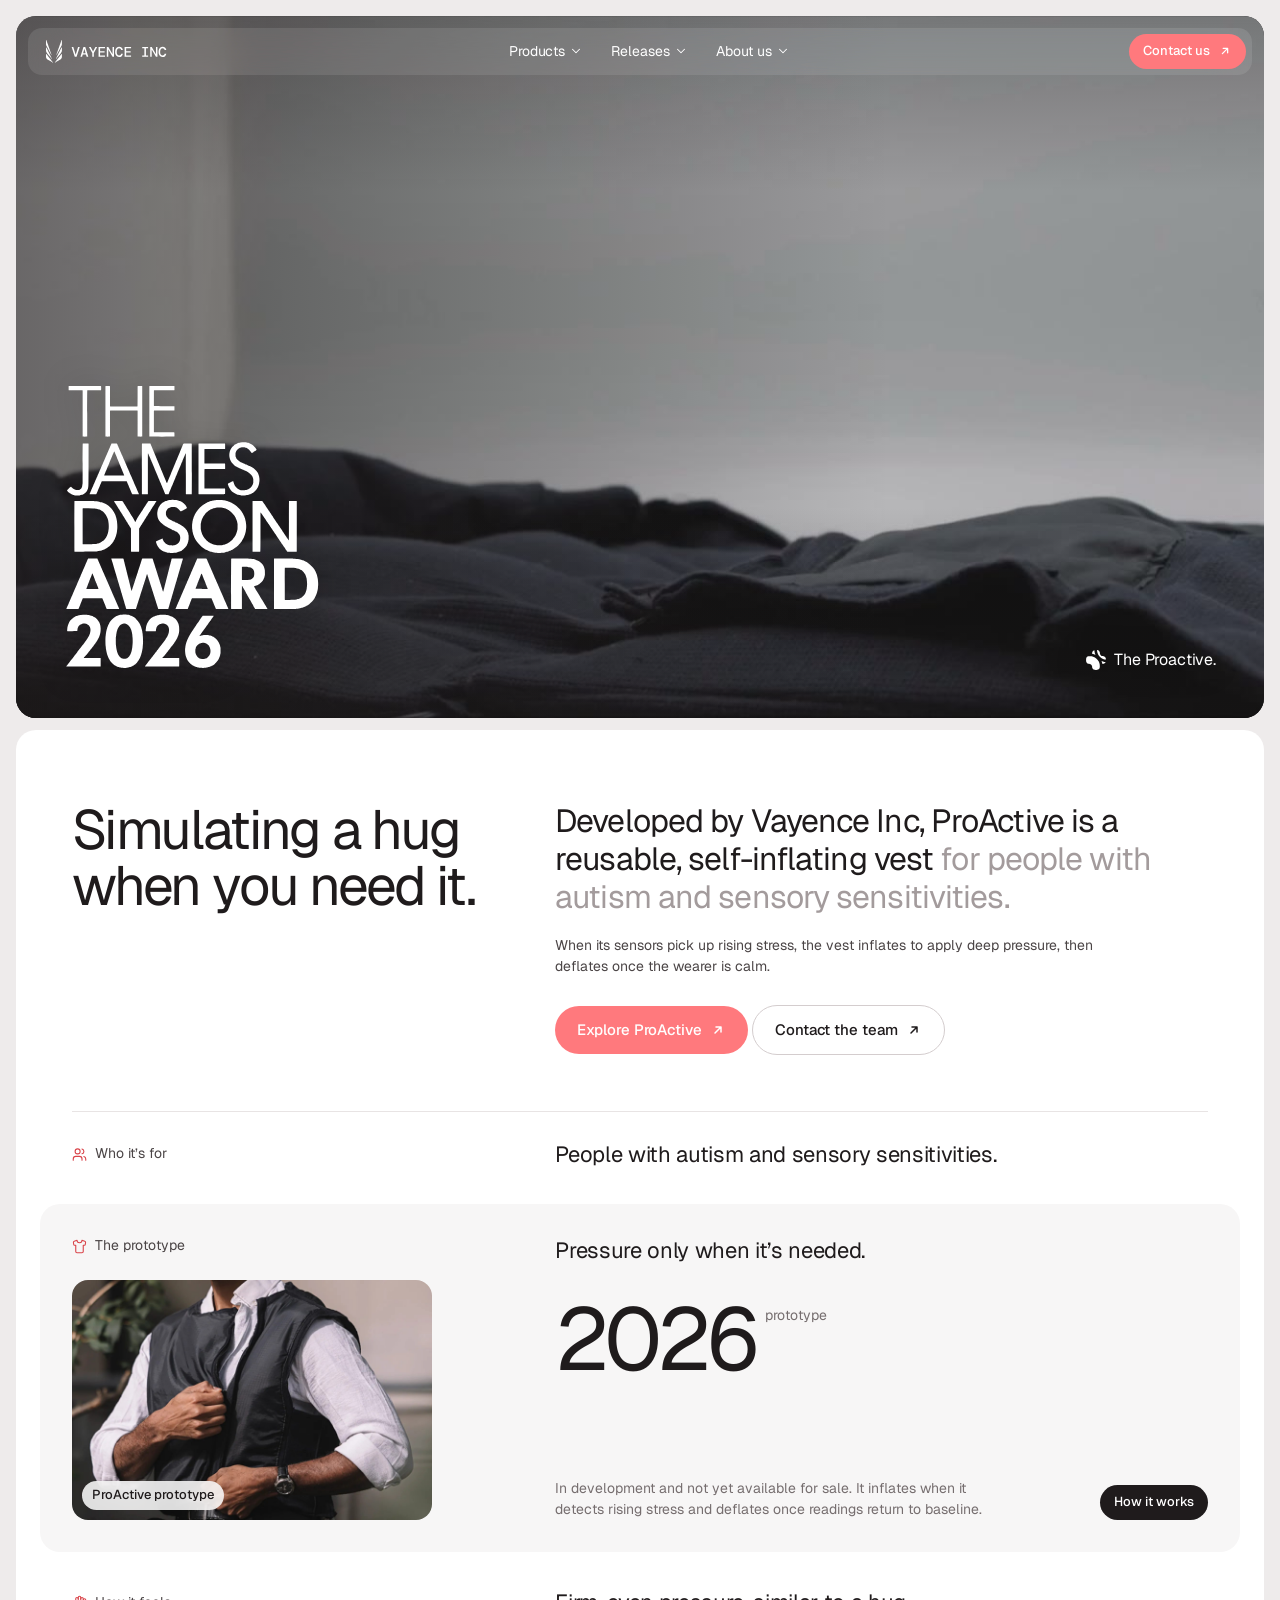
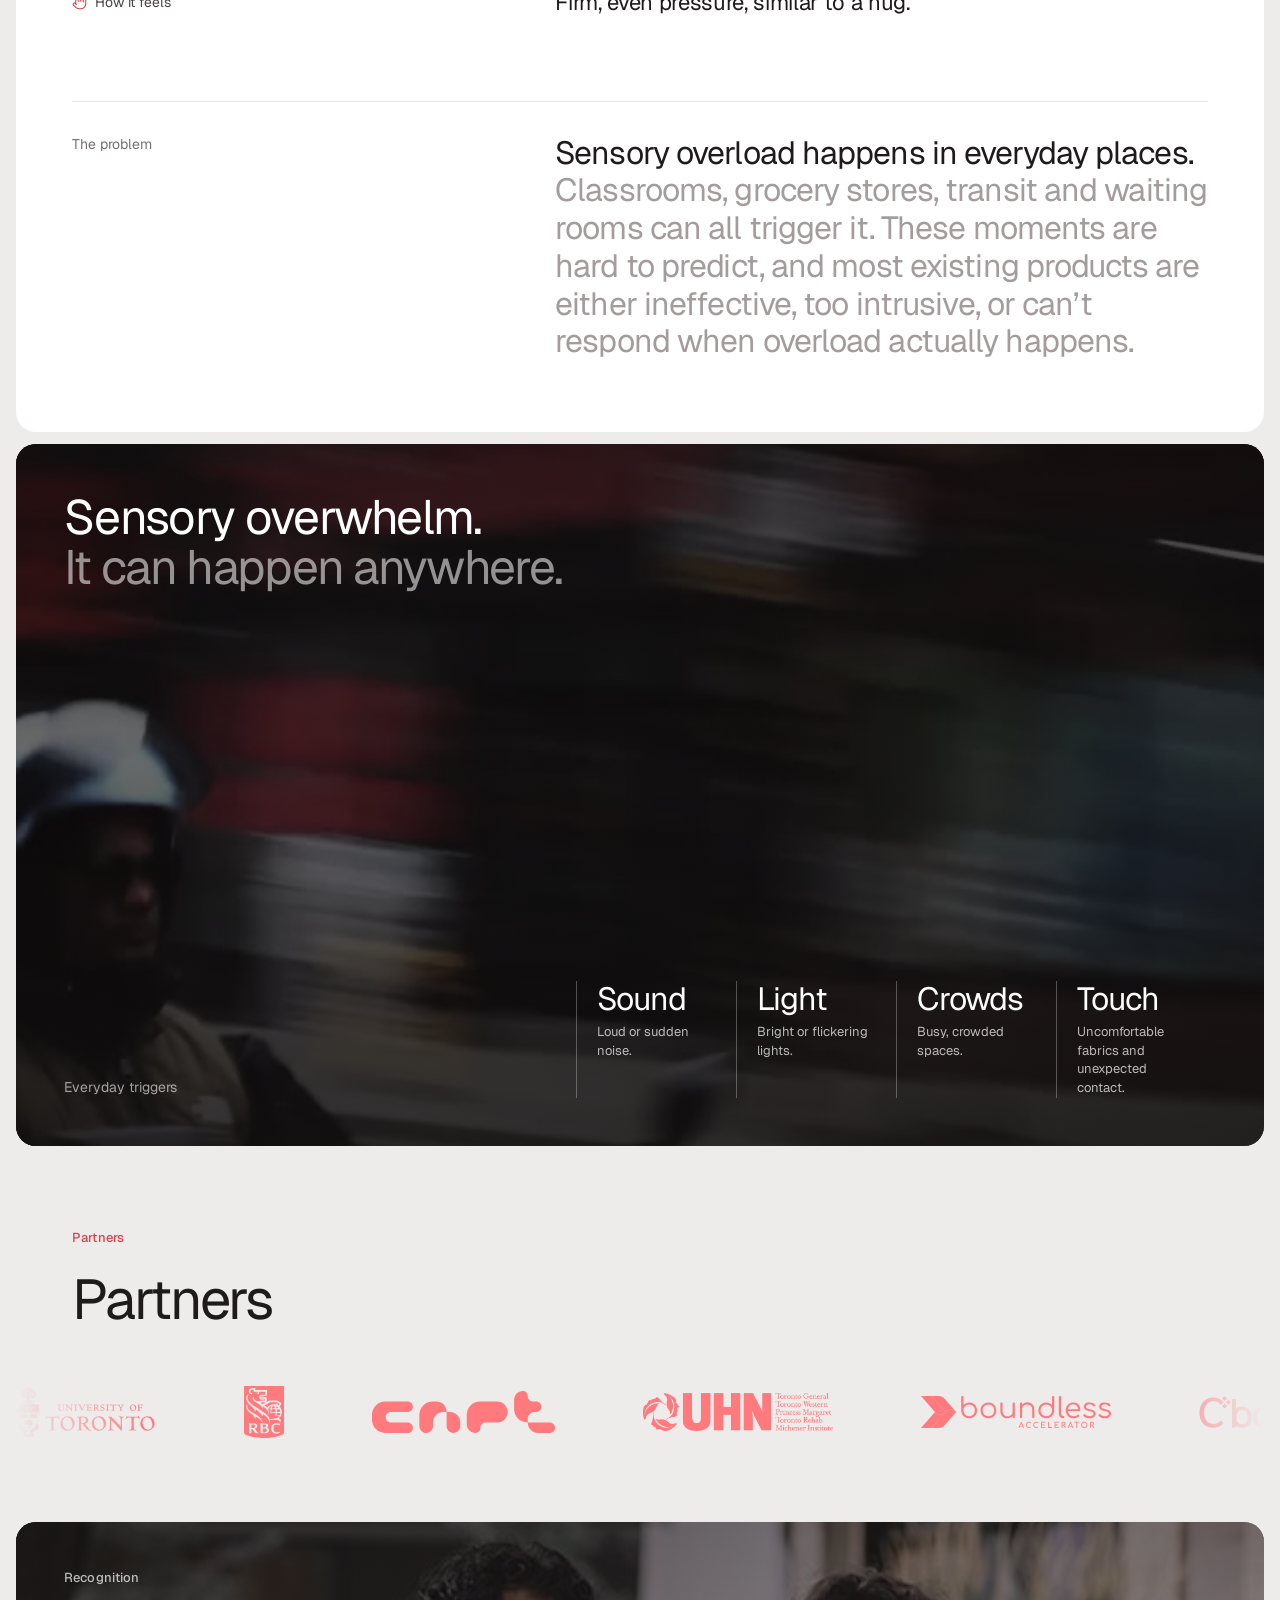
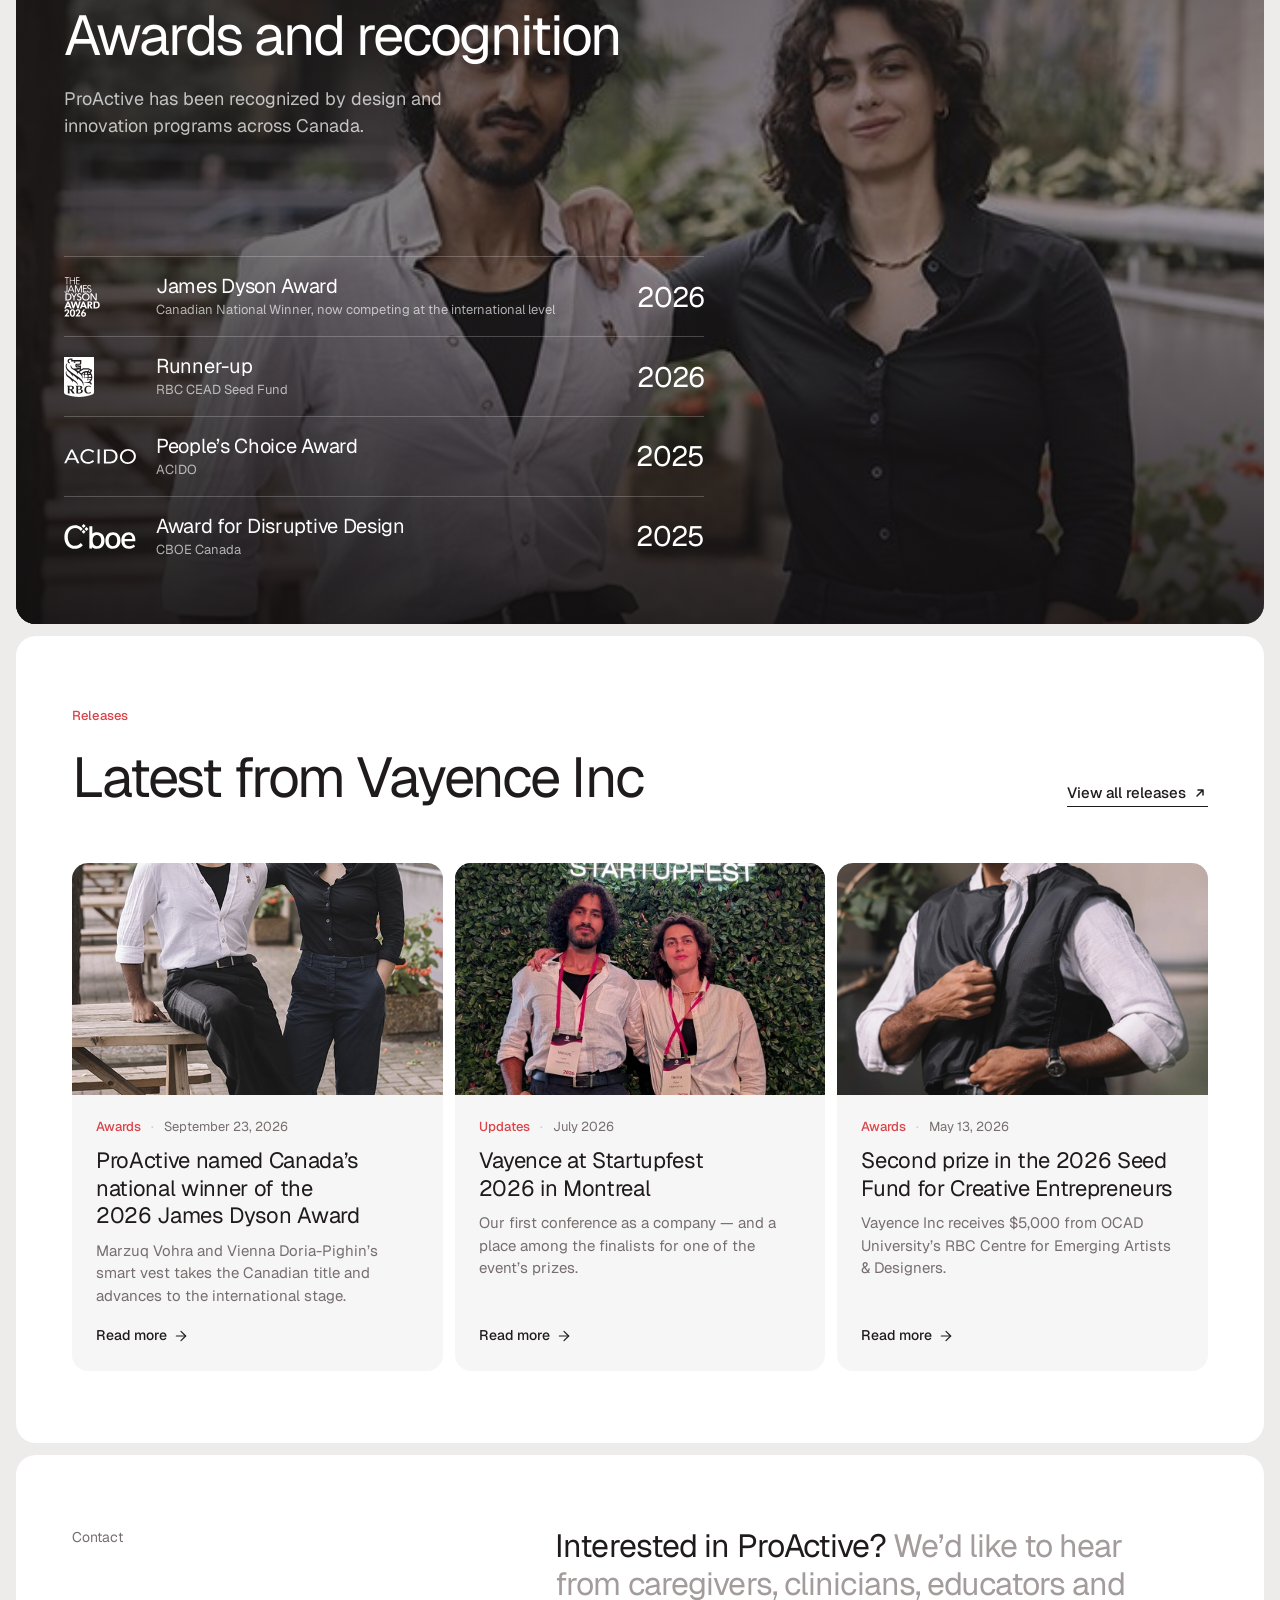
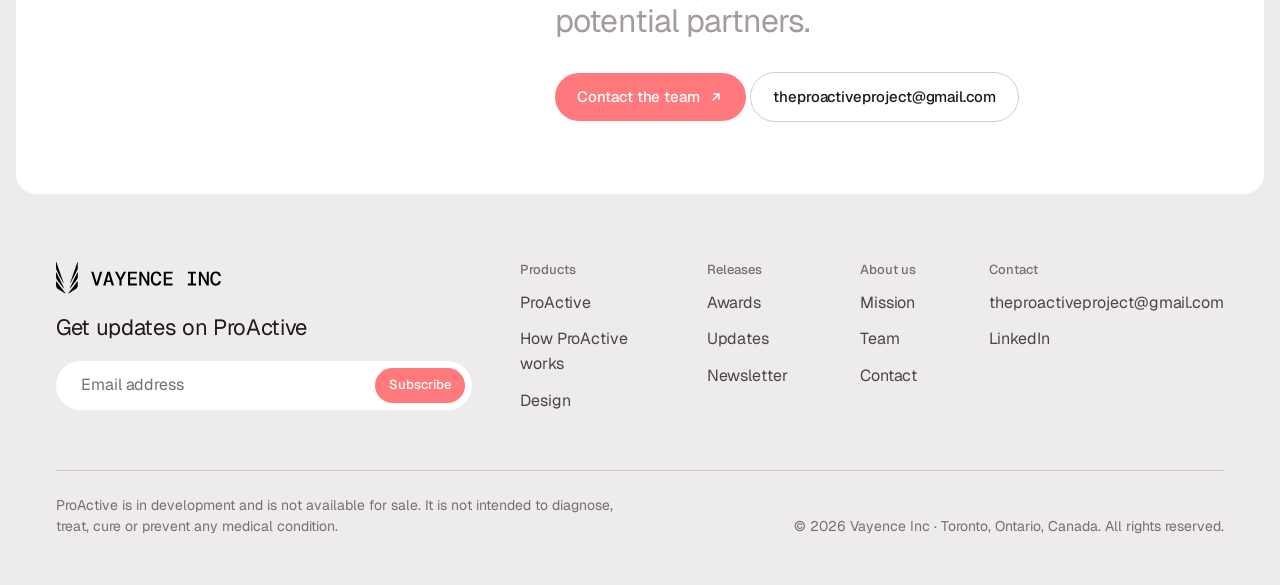
==== commit 94b200a2: "SEO: Toronto, medical technology and autism keywords; stronger release pages - Titles and descriptio" ====
--- a/index.html
+++ b/index.html
@@ -1,18 +1,18 @@
 <!doctype html>
-<html lang="en">
+<html lang="en-CA">
 <head>
   <meta charset="utf-8">
   <meta name="viewport" content="width=device-width, initial-scale=1">
-  <title>Vayence Inc — ProActive, a self-inflating vest for sensory regulation</title>
-  <meta name="description" content="Developed by Vayence Inc, ProActive is a reusable, self-inflating vest for people with autism and sensory sensitivities.">
+  <title>Vayence Inc | Toronto medical technology for autism</title>
+  <meta name="description" content="Toronto medical technology company building ProActive, a self-inflating deep pressure vest for autistic people and others with sensory sensitivities.">
   <meta name="robots" content="max-image-preview:large">
   <link rel="canonical" href="https://www.vayence.ca/">
   <meta property="og:type" content="website">
   <meta property="og:site_name" content="Vayence Inc">
   <meta property="og:locale" content="en_CA">
   <meta property="og:url" content="https://www.vayence.ca/">
-  <meta property="og:title" content="Vayence Inc — ProActive, a self-inflating vest for sensory regulation">
-  <meta property="og:description" content="Developed by Vayence Inc, ProActive is a reusable, self-inflating vest for people with autism and sensory sensitivities.">
+  <meta property="og:title" content="Vayence Inc: Toronto medical technology for autism and sensory needs">
+  <meta property="og:description" content="Toronto medical technology company building ProActive, a self-inflating deep pressure vest for autistic people and others with sensory sensitivities.">
   <meta property="og:image" content="https://www.vayence.ca/assets/img/og-image.jpg">
   <meta property="og:image:width" content="1200">
   <meta property="og:image:height" content="630">
@@ -23,7 +23,7 @@
   <link rel="icon" href="favicon.svg" type="image/svg+xml">
   <link rel="apple-touch-icon" href="apple-touch-icon.png">
   <link rel="manifest" href="site.webmanifest">
-  <script type="application/ld+json">{"@context": "https://schema.org", "@graph": [{"@type": "Organization", "@id": "https://www.vayence.ca/#org", "name": "Vayence Inc", "url": "https://www.vayence.ca/", "logo": "https://www.vayence.ca/assets/img/icon-512.png", "email": "theproactiveproject@gmail.com", "founder": [{"@type": "Person", "name": "Marzuq Vohra"}, {"@type": "Person", "name": "Vienna Doria-Pighin"}]}, {"@type": "WebSite", "@id": "https://www.vayence.ca/#website", "name": "Vayence Inc", "url": "https://www.vayence.ca/", "publisher": {"@id": "https://www.vayence.ca/#org"}}]}</script>
+  <script type="application/ld+json">{"@context":"https://schema.org","@graph":[{"@type":"Organization","@id":"https://www.vayence.ca/#org","name":"Vayence Inc","alternateName":"Vayence","url":"https://www.vayence.ca/","logo":"https://www.vayence.ca/assets/img/icon-512.png","email":"theproactiveproject@gmail.com","description":"Toronto medical technology company developing ProActive, a self-inflating deep pressure vest for autistic people and others with sensory sensitivities.","address":{"@type":"PostalAddress","addressLocality":"Toronto","addressRegion":"ON","addressCountry":"CA"},"areaServed":{"@type":"Country","name":"Canada"},"knowsAbout":["Autism","Sensory processing","Sensory overload","Deep pressure stimulation","Assistive technology","Wearable health technology","Medical device design"],"award":["James Dyson Award 2026, National Winner (Canada)","Seed Fund for Creative Entrepreneurs 2026, second prize (OCAD University RBC Centre for Emerging Artists & Designers)","ACIDO People’s Choice Award 2025","CBOE Canada Award for Disruptive Design 2025"],"founder":[{"@type":"Person","name":"Marzuq Vohra"},{"@type":"Person","name":"Vienna Doria-Pighin"}]},{"@type":"WebSite","@id":"https://www.vayence.ca/#website","name":"Vayence Inc","url":"https://www.vayence.ca/","publisher":{"@id":"https://www.vayence.ca/#org"},"alternateName":"Vayence","inLanguage":"en-CA"}]}</script>
   <link rel="preconnect" href="https://fonts.googleapis.com">
   <link rel="preconnect" href="https://fonts.gstatic.com" crossorigin>
   <link href="https://fonts.googleapis.com/css2?family=Geist:wght@400;500;700&display=swap" rel="stylesheet">
@@ -182,7 +182,7 @@
         </ul>
       </section>
 
-      <!-- Releases preview; cards are written by scripts/build-releases.js from assets/data/posts.js -->
+      <!-- Releases preview; cards are written by scripts/build-releases.js from assets/data/posts.json -->
       <section class="section section--white" id="releases">
         <div class="section__head">
           <div class="section__title">
--- a/styles.css
+++ b/styles.css
@@ -741,6 +741,20 @@
 .post-view__media { aspect-ratio: 16 / 8; overflow: hidden; border-radius: var(--r-lg); background: var(--ink); }
 .post-view__media img { width: 100%; height: 100%; object-fit: cover; object-position: 50% 25%; }
 .post-view__body { display: flex; flex-direction: column; gap: 20px; max-width: 720px; font-size: 18px; line-height: 1.6; color: var(--ink-2); }
+/* what the releases editor can write: headings, lists, links, quotes and pictures */
+.post-view__body h2 { margin-top: 16px; font-size: 30px; font-weight: 400; line-height: 1.2; letter-spacing: -0.02em; color: var(--ink); }
+.post-view__body h3 { margin-top: 8px; font-size: 22px; font-weight: 500; line-height: 1.3; letter-spacing: -0.01em; color: var(--ink); }
+.post-view__body ul, .post-view__body ol { display: flex; flex-direction: column; gap: 8px; padding-left: 1.3em; }
+.post-view__body ul { list-style: disc; }
+.post-view__body ol { list-style: decimal; }
+.post-view__body li::marker { color: var(--muted); }
+.post-view__body a { color: var(--ink); text-decoration: underline; text-decoration-color: var(--line-strong); text-underline-offset: 3px; }
+.post-view__body a:hover { text-decoration-color: currentColor; }
+.post-view__body strong { font-weight: 700; color: var(--ink); }
+.post-quote { padding-left: 20px; border-left: 2px solid var(--line-strong); font-size: 22px; line-height: 1.4; letter-spacing: -0.01em; color: var(--ink); }
+.post-figure { display: flex; flex-direction: column; gap: 10px; margin: 8px 0; }
+.post-figure img { width: 100%; height: auto; border-radius: var(--r-md); }
+.post-figure figcaption { font-size: 14px; line-height: 1.5; color: var(--muted); }
 .post-view .quote { flex-direction: column; align-items: flex-start; gap: 16px; padding: 28px 0; }
 .post-view .quote__cite { flex-basis: auto; }
 .post-videos { display: grid; grid-template-columns: repeat(3, minmax(0, 1fr)); gap: var(--gap); }
@@ -919,6 +933,131 @@
 .form__submit { display: flex; align-items: center; flex-wrap: wrap; gap: 16px; padding-top: 8px; }
 .form__status { color: var(--brand-ink); }
 .form__status:empty { display: none; }
+
+/* ---------- Releases admin (admin.html) ---------- */
+.admin-signin { display: flex; flex-direction: column; align-items: flex-start; gap: 20px; padding-top: 8px; }
+.admin { display: flex; flex-direction: column; gap: 24px; }
+.admin__bar { display: flex; align-items: flex-end; justify-content: space-between; flex-wrap: wrap; gap: 16px; }
+.admin__actions { display: flex; align-items: flex-end; gap: 12px; }
+.admin__filter { width: 200px; }
+.admin__link { padding: 0; border: 0; background: none; font: inherit; color: var(--ink); text-decoration: underline; text-underline-offset: 3px; cursor: pointer; }
+.admin__link--danger { color: var(--brand-ink); }
+.admin-row { width: 100%; padding-inline: 0; border: 0; border-bottom: 1px solid var(--line); background: none; font: inherit; color: inherit; text-align: left; cursor: pointer; }
+.admin-row .post-row__title, .admin-row .post-row__excerpt { display: block; }
+.admin-editor { display: flex; flex-direction: column; gap: 24px; scroll-margin-top: 120px; }
+.admin-editor__top { display: flex; align-items: center; justify-content: space-between; flex-wrap: wrap; gap: 12px; }
+.admin-editor__back { font-size: 14px; }
+.admin-editor__draft .admin__link { font-size: inherit; color: inherit; }
+.admin-editor__grid { display: grid; grid-template-columns: minmax(0, 1fr) 320px; gap: 48px; align-items: start; }
+.admin-editor__main { display: flex; flex-direction: column; gap: 16px; min-width: 0; }
+/* title and summary read like the published post, not like form fields */
+.admin-editor__title,
+.admin-editor__excerpt {
+  width: 100%;
+  padding: 0;
+  border: 0;
+  background: none;
+  resize: none;
+  overflow: hidden;
+  font: inherit;
+  color: var(--ink);
+  outline: none;
+}
+.admin-editor__title { font-size: clamp(32px, 3.6vw, 52px); line-height: 1.06; letter-spacing: -0.04em; }
+.admin-editor__excerpt { font-size: 22px; line-height: 1.35; letter-spacing: -0.01em; color: var(--ink-2); }
+.admin-editor__title::placeholder, .admin-editor__excerpt::placeholder { color: var(--muted); }
+.admin-editor__title.is-invalid::placeholder, .admin-editor__excerpt.is-invalid::placeholder { color: var(--brand-ink); }
+.admin-editor__side { position: sticky; top: 104px; gap: 16px; padding: 24px; border: 1px solid var(--line); border-radius: var(--r-lg); }
+.admin-editor__publish { display: flex; flex-direction: column; align-items: stretch; gap: 10px; padding-bottom: 8px; border-bottom: 1px solid var(--line); }
+.admin-editor__publish .btn { justify-content: center; }
+.admin-editor__short { height: 88px; }
+.admin-editor__preview { aspect-ratio: 16 / 10; overflow: hidden; border-radius: var(--r-md); background: var(--surface); }
+.admin-editor__preview img { width: 100%; height: 100%; object-fit: cover; }
+.admin-editor__file { height: auto; padding: 12px 14px; }
+.admin-editor__side .admin__link--danger { align-self: flex-start; font-size: 14px; }
+.admin-settings { max-width: 880px; scroll-margin-top: 120px; }
+.admin-settings .admin-editor__back { align-self: flex-start; }
+.admin-settings__group { display: flex; flex-direction: column; gap: 16px; min-width: 0; margin: 0; padding: 24px 0 8px; border: 0; border-top: 1px solid var(--line); }
+.admin-settings__group legend { float: left; width: 100%; margin-bottom: 4px; font-weight: 500; color: var(--ink); }
+
+/* the document: toolbar stuck under the header, page styled as the post body */
+.doc { border: 1px solid var(--line); border-radius: var(--r-lg); background: var(--bg); }
+.doc:focus-within { border-color: var(--line-strong); }
+.doc__toolbar {
+  position: sticky;
+  top: 88px;
+  z-index: 2;
+  display: flex;
+  align-items: center;
+  flex-wrap: wrap;
+  gap: 2px;
+  padding: 8px 10px;
+  border-bottom: 1px solid var(--line);
+  border-radius: var(--r-lg) var(--r-lg) 0 0;
+  background: var(--bg);
+}
+.doc__btn {
+  display: inline-flex;
+  align-items: center;
+  justify-content: center;
+  width: 34px;
+  height: 34px;
+  border: 0;
+  border-radius: 8px;
+  background: none;
+  color: var(--ink-2);
+  cursor: pointer;
+}
+.doc__btn:hover { background: var(--surface); color: var(--ink); }
+.doc__btn[aria-pressed="true"] { background: var(--surface-2); color: var(--ink); }
+.doc__btn:disabled { opacity: .4; cursor: default; }
+.doc__select {
+  height: 34px;
+  padding: 0 28px 0 10px;
+  border: 0;
+  border-radius: 8px;
+  background: transparent url("data:image/svg+xml,%3Csvg xmlns='http://www.w3.org/2000/svg' width='14' height='14' viewBox='0 0 24 24' fill='none' stroke='%23615b5c' stroke-width='2' stroke-linecap='round' stroke-linejoin='round'%3E%3Cpath d='m6 9 6 6 6-6'/%3E%3C/svg%3E") no-repeat right 8px center;
+  appearance: none;
+  font: inherit;
+  font-size: 14px;
+  color: var(--ink);
+  cursor: pointer;
+}
+.doc__select:hover { background-color: var(--surface); }
+.doc__sep { width: 1px; height: 20px; margin: 0 6px; background: var(--line); }
+.doc__count { margin-left: auto; padding: 0 6px; }
+.doc__page { max-width: none; min-height: 420px; padding: 32px 40px 48px; outline: none; }
+.doc__page.is-empty::before { content: attr(data-placeholder); position: absolute; color: var(--muted); pointer-events: none; }
+.doc__page a { cursor: text; }
+.doc-figure { position: relative; }
+.doc-figure figcaption { outline: none; }
+.doc-figure figcaption:empty::before { content: attr(data-placeholder); color: var(--muted); }
+.doc-figure__tools { position: absolute; top: 10px; right: 10px; display: flex; gap: 6px; opacity: 0; transition: opacity .15s ease; }
+.doc-figure:hover .doc-figure__tools, .doc-figure:focus-within .doc-figure__tools { opacity: 1; }
+.doc-figure__tools button {
+  height: 30px;
+  padding: 0 12px;
+  border: 0;
+  border-radius: 8px;
+  background: rgb(31 27 28 / .78);
+  font: inherit;
+  font-size: 13px;
+  color: #fff;
+  cursor: pointer;
+}
+.doc-figure__tools button:hover { background: var(--ink); }
+
+@media (max-width: 1100px) {
+  .admin-editor__grid { grid-template-columns: 1fr; gap: 32px; }
+  .admin-editor__side { position: static; }
+}
+@media (max-width: 720px) {
+  .admin__actions { width: 100%; }
+  .admin__filter { flex: 1; width: auto; }
+  .doc__toolbar { top: 76px; }
+  .doc__page { min-height: 320px; padding: 20px 18px 32px; }
+  .admin-editor__side { padding: 18px; }
+}
 
 /* ---------- Footer ---------- */
 .footer {
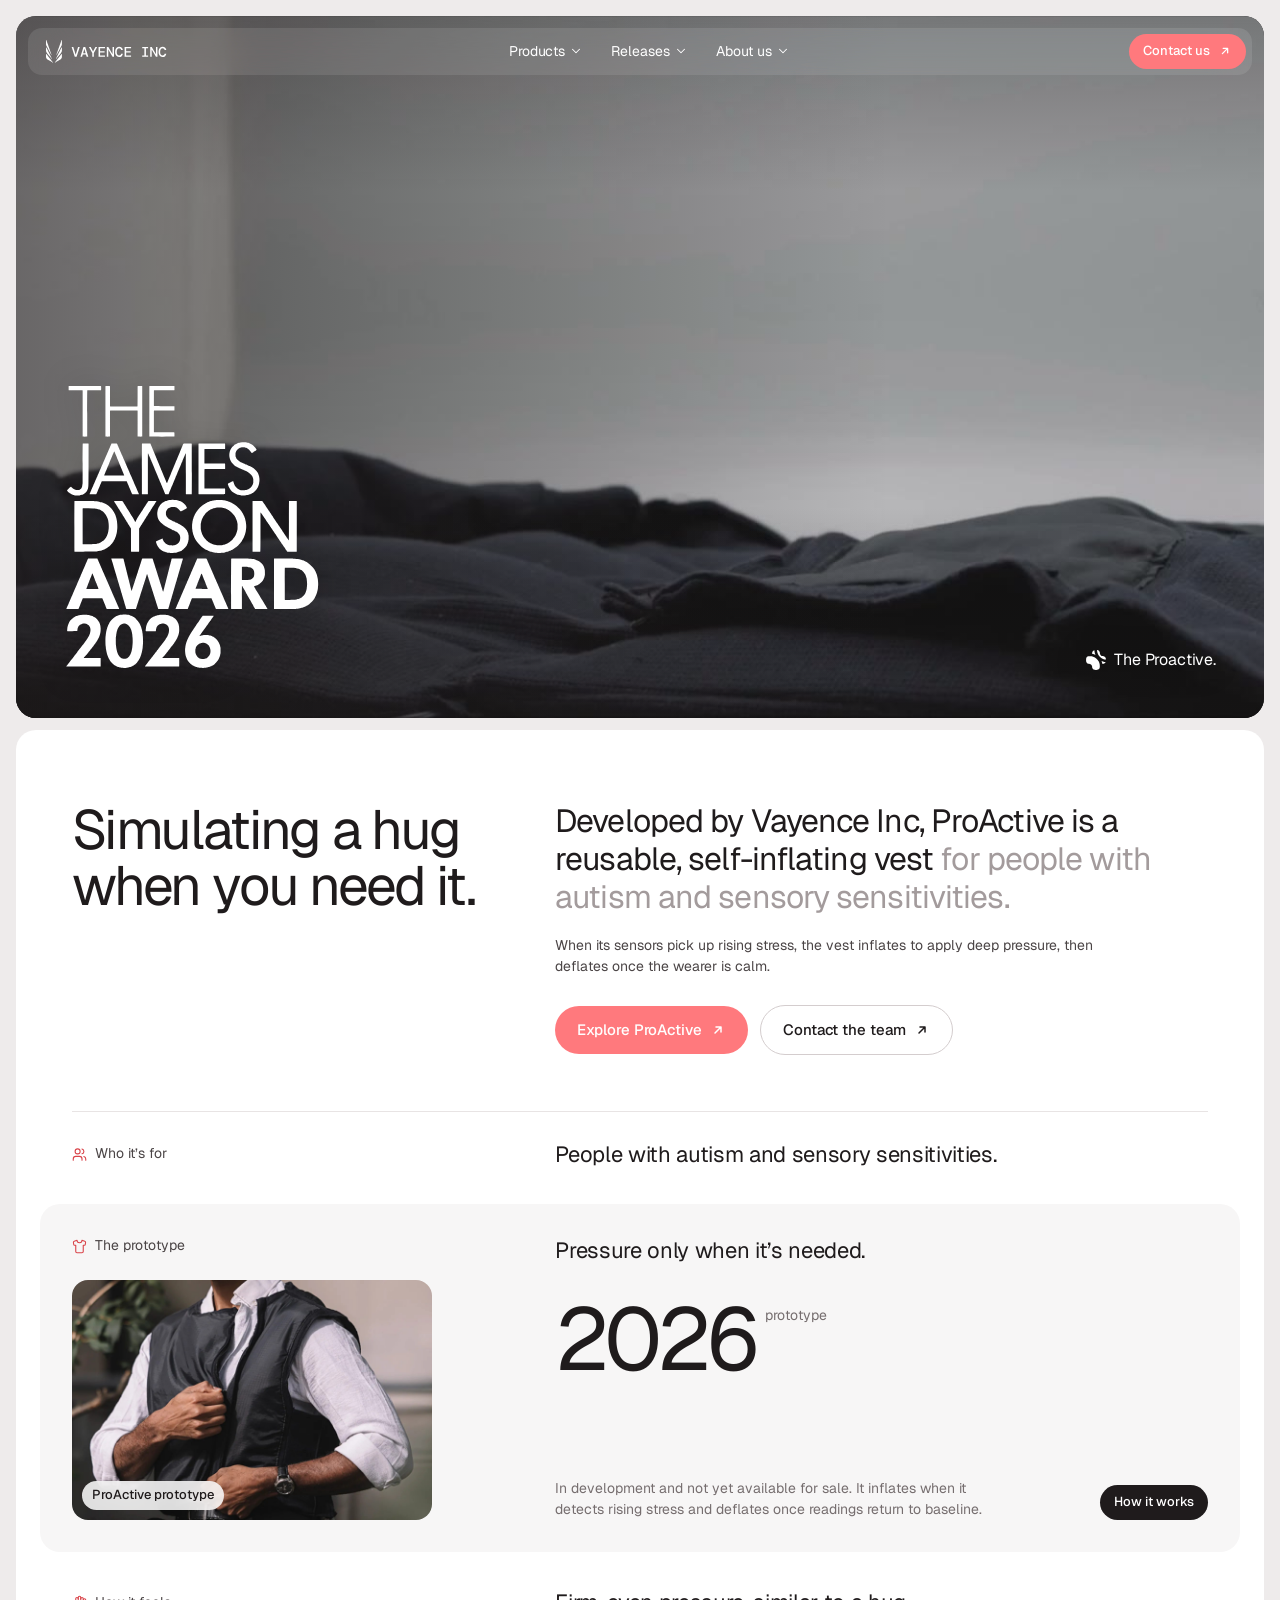
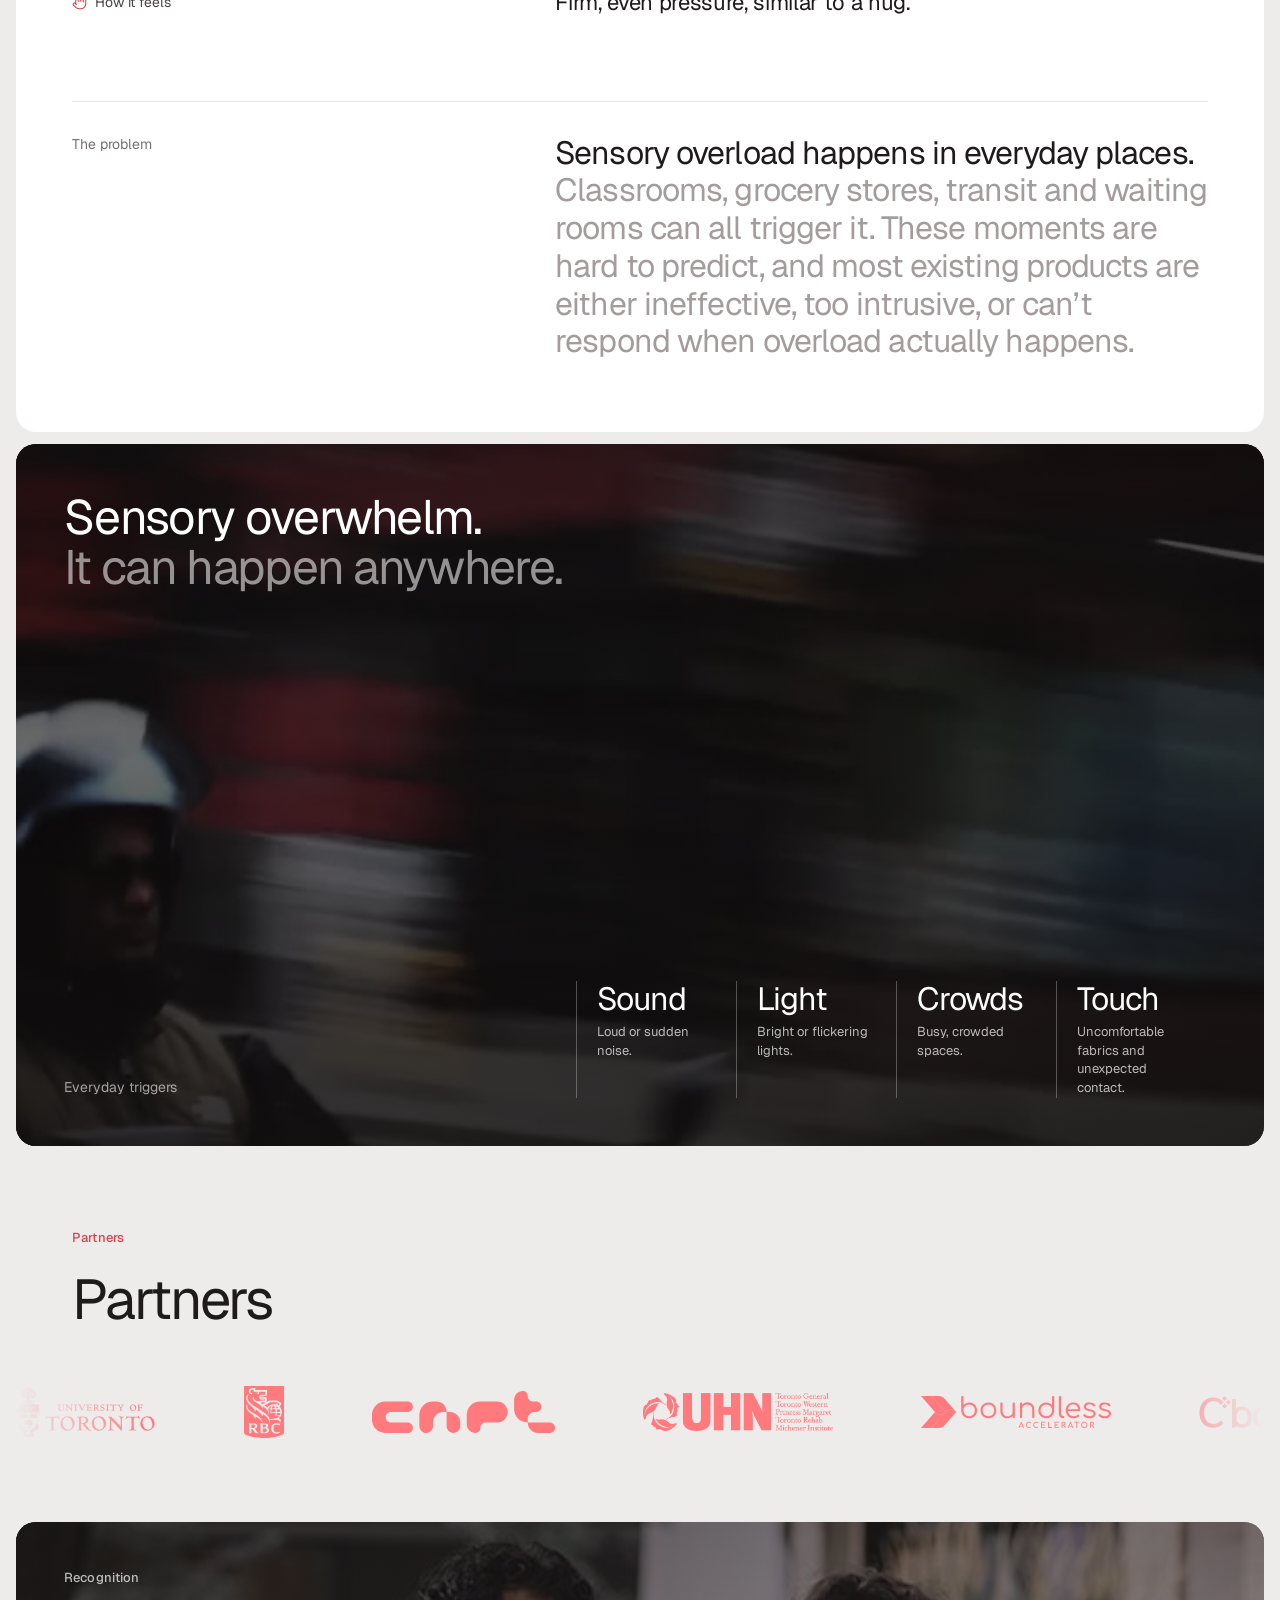
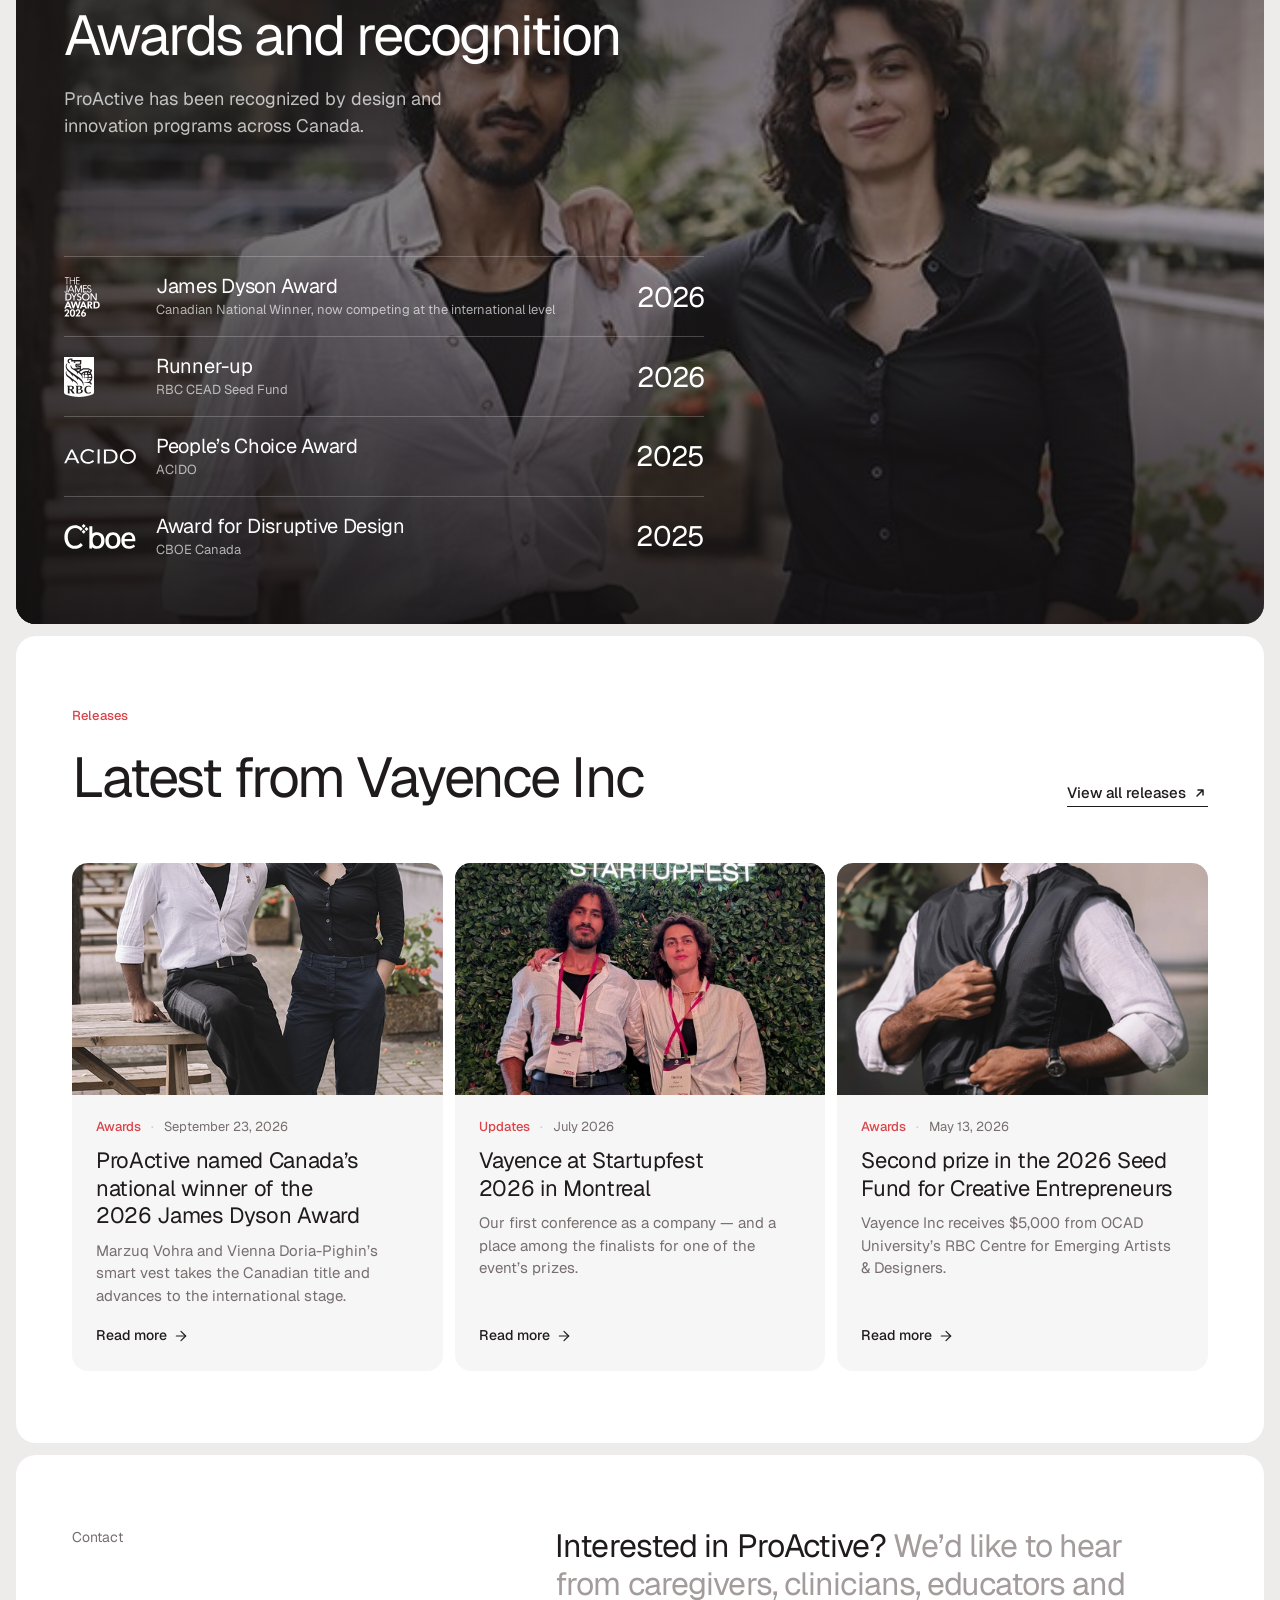
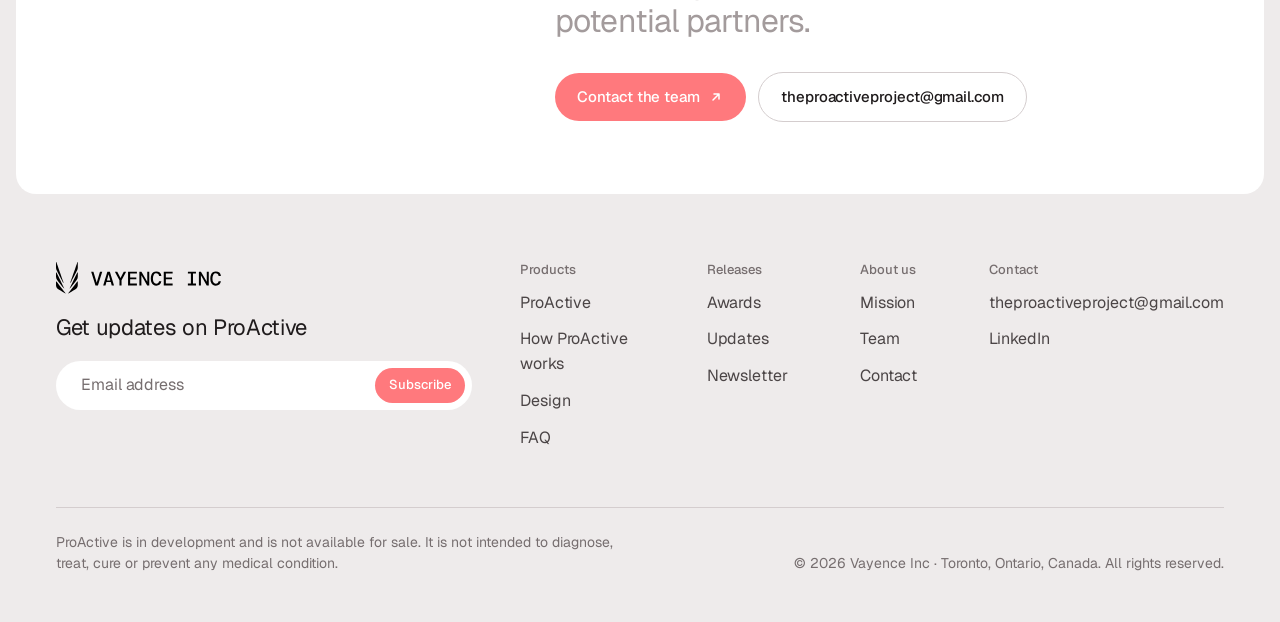
==== commit ef1a825d: "SEO for anxiety vest, sensory issues and wearable health; mobile buttons - ProActive page: a visible" ====
--- a/index.html
+++ b/index.html
@@ -3,16 +3,16 @@
 <head>
   <meta charset="utf-8">
   <meta name="viewport" content="width=device-width, initial-scale=1">
-  <title>Vayence Inc | Toronto medical technology for autism</title>
-  <meta name="description" content="Toronto medical technology company building ProActive, a self-inflating deep pressure vest for autistic people and others with sensory sensitivities.">
+  <title>Vayence Inc | Toronto wearable health for autism &amp; anxiety</title>
+  <meta name="description" content="Toronto wearable health and medical technology company building ProActive, a smart deep pressure vest for autism, anxiety and sensory issues.">
   <meta name="robots" content="max-image-preview:large">
   <link rel="canonical" href="https://www.vayence.ca/">
   <meta property="og:type" content="website">
   <meta property="og:site_name" content="Vayence Inc">
   <meta property="og:locale" content="en_CA">
   <meta property="og:url" content="https://www.vayence.ca/">
-  <meta property="og:title" content="Vayence Inc: Toronto medical technology for autism and sensory needs">
-  <meta property="og:description" content="Toronto medical technology company building ProActive, a self-inflating deep pressure vest for autistic people and others with sensory sensitivities.">
+  <meta property="og:title" content="Vayence Inc: Toronto wearable health technology for autism and anxiety">
+  <meta property="og:description" content="Toronto wearable health and medical technology company building ProActive, a smart deep pressure vest for autism, anxiety and sensory issues.">
   <meta property="og:image" content="https://www.vayence.ca/assets/img/og-image.jpg">
   <meta property="og:image:width" content="1200">
   <meta property="og:image:height" content="630">
@@ -23,7 +23,7 @@
   <link rel="icon" href="favicon.svg" type="image/svg+xml">
   <link rel="apple-touch-icon" href="apple-touch-icon.png">
   <link rel="manifest" href="site.webmanifest">
-  <script type="application/ld+json">{"@context":"https://schema.org","@graph":[{"@type":"Organization","@id":"https://www.vayence.ca/#org","name":"Vayence Inc","alternateName":"Vayence","url":"https://www.vayence.ca/","logo":"https://www.vayence.ca/assets/img/icon-512.png","email":"theproactiveproject@gmail.com","description":"Toronto medical technology company developing ProActive, a self-inflating deep pressure vest for autistic people and others with sensory sensitivities.","address":{"@type":"PostalAddress","addressLocality":"Toronto","addressRegion":"ON","addressCountry":"CA"},"areaServed":{"@type":"Country","name":"Canada"},"knowsAbout":["Autism","Sensory processing","Sensory overload","Deep pressure stimulation","Assistive technology","Wearable health technology","Medical device design"],"award":["James Dyson Award 2026, National Winner (Canada)","Seed Fund for Creative Entrepreneurs 2026, second prize (OCAD University RBC Centre for Emerging Artists & Designers)","ACIDO People’s Choice Award 2025","CBOE Canada Award for Disruptive Design 2025"],"founder":[{"@type":"Person","name":"Marzuq Vohra"},{"@type":"Person","name":"Vienna Doria-Pighin"}]},{"@type":"WebSite","@id":"https://www.vayence.ca/#website","name":"Vayence Inc","url":"https://www.vayence.ca/","publisher":{"@id":"https://www.vayence.ca/#org"},"alternateName":"Vayence","inLanguage":"en-CA"}]}</script>
+  <script type="application/ld+json">{"@context":"https://schema.org","@graph":[{"@type":"Organization","@id":"https://www.vayence.ca/#org","name":"Vayence Inc","alternateName":"Vayence","url":"https://www.vayence.ca/","logo":"https://www.vayence.ca/assets/img/icon-512.png","email":"theproactiveproject@gmail.com","description":"Toronto wearable health and medical technology company developing ProActive, a smart deep pressure vest for autism, anxiety and sensory issues.","address":{"@type":"PostalAddress","addressLocality":"Toronto","addressRegion":"ON","addressCountry":"CA"},"areaServed":{"@type":"Country","name":"Canada"},"knowsAbout":["Autism","Anxiety","Sensory issues","Sensory processing","Sensory overload","Deep pressure stimulation","Anxiety vests and calming vests","Wearable health technology","Assistive technology","Medical device design"],"award":["James Dyson Award 2026, National Winner (Canada)","Seed Fund for Creative Entrepreneurs 2026, second prize (OCAD University RBC Centre for Emerging Artists & Designers)","ACIDO People’s Choice Award 2025","CBOE Canada Award for Disruptive Design 2025"],"founder":[{"@type":"Person","name":"Marzuq Vohra"},{"@type":"Person","name":"Vienna Doria-Pighin"}]},{"@type":"WebSite","@id":"https://www.vayence.ca/#website","name":"Vayence Inc","url":"https://www.vayence.ca/","publisher":{"@id":"https://www.vayence.ca/#org"},"alternateName":"Vayence","inLanguage":"en-CA"}]}</script>
   <link rel="preconnect" href="https://fonts.googleapis.com">
   <link rel="preconnect" href="https://fonts.gstatic.com" crossorigin>
   <link href="https://fonts.googleapis.com/css2?family=Geist:wght@400;500;700&display=swap" rel="stylesheet">
--- a/styles.css
+++ b/styles.css
@@ -191,6 +191,9 @@
 .btn--dark { background: var(--ink); color: var(--white); }
 .btn--dark:hover { background: #3a3435; }
 .btn--s { padding: 9px 14px; font-size: 13px; letter-spacing: 0; }
+
+/* a primary + secondary pair; on phones they stack full width (see the 720px block) */
+.actions { display: flex; flex-wrap: wrap; align-items: center; gap: 12px; }
 
 /* ---------- Header ----------
    Frosted bar floating over the hero video. JS sets --p from 0 (over the
@@ -304,7 +307,8 @@
 }
 .nav__all .i { width: 16px; height: 16px; transition: transform .2s ease; }
 .nav__all:hover .i { transform: translateX(3px); }
-.nav__links { display: grid; grid-template-columns: repeat(3, minmax(0, 1fr)); gap: 0 28px; align-content: start; }
+/* one row, as many equal columns as the menu has links */
+.nav__links { display: grid; grid-auto-flow: column; grid-auto-columns: minmax(0, 1fr); gap: 0 28px; align-content: start; }
 .nav__link {
   display: flex;
   flex-direction: column;
@@ -767,6 +771,40 @@
 
 .subscribe__form { display: flex; flex-direction: column; gap: 8px; width: min(440px, 100%); }
 .subscribe__form .newsletter__form { background: var(--surface); }
+
+/* ---------- FAQ (proactive.html): hairline rows that open in place ---------- */
+.faq { border-top: 1px solid var(--line); }
+.faq__item { border-bottom: 1px solid var(--line); }
+.faq__q {
+  display: flex;
+  align-items: center;
+  justify-content: space-between;
+  gap: 24px;
+  padding: 24px 0;
+  list-style: none;
+  cursor: pointer;
+}
+.faq__q::-webkit-details-marker { display: none; }
+.faq__q h3 { font-size: 20px; font-weight: 400; line-height: 1.35; letter-spacing: -0.01em; color: var(--ink); transition: color .2s ease; }
+.faq__q:hover h3 { color: var(--brand-ink); }
+/* a thin plus that turns into a minus */
+.faq__q::after {
+  content: "";
+  flex: 0 0 14px;
+  height: 14px;
+  background:
+    linear-gradient(var(--ink-2), var(--ink-2)) center / 14px 1.5px no-repeat,
+    linear-gradient(var(--ink-2), var(--ink-2)) center / 1.5px 14px no-repeat;
+  transition: transform .25s ease;
+}
+.faq__item[open] .faq__q::after { background: linear-gradient(var(--ink-2), var(--ink-2)) center / 14px 1.5px no-repeat; }
+.faq__a { max-width: 760px; padding: 0 0 28px; font-size: 17px; line-height: 1.65; color: var(--ink-2); }
+.faq__a a { color: var(--ink); text-decoration: underline; text-decoration-color: var(--line-strong); text-underline-offset: 3px; }
+@media (max-width: 720px) {
+  .faq__q { padding: 20px 0; }
+  .faq__q h3 { font-size: 17px; }
+  .faq__a { font-size: 15px; }
+}
 
 /* ---------- Products: featured case study ---------- */
 .case {
@@ -1182,7 +1220,7 @@
   }
   .nav__group.is-open .nav__panel { max-height: 420px; padding-bottom: 10px; }
   .nav__intro { display: none; }
-  .nav__links { grid-template-columns: 1fr; gap: 0; }
+  .nav__links { grid-auto-flow: row; grid-template-columns: 1fr; gap: 0; }
   .nav__link { padding: 11px 6px 11px 14px; border-top: 0; }
   .nav__link-desc { display: none; }
 
@@ -1342,6 +1380,6 @@
   .footer { padding: 40px var(--pad-x) 28px; gap: 40px; }
   .footer__cols { display: grid; grid-template-columns: repeat(2, minmax(0, 1fr)); gap: 32px 20px; }
   .footer__col:last-child { grid-column: 1 / -1; }
-  .actions { width: 100%; }
-  .actions .btn { flex: 1 1 100%; justify-content: center; }
-}
+  .actions { flex-direction: column; align-items: stretch; gap: 10px; width: 100%; }
+  .actions .btn { justify-content: center; min-height: 50px; padding: 14px 20px; font-size: 16px; }
+}
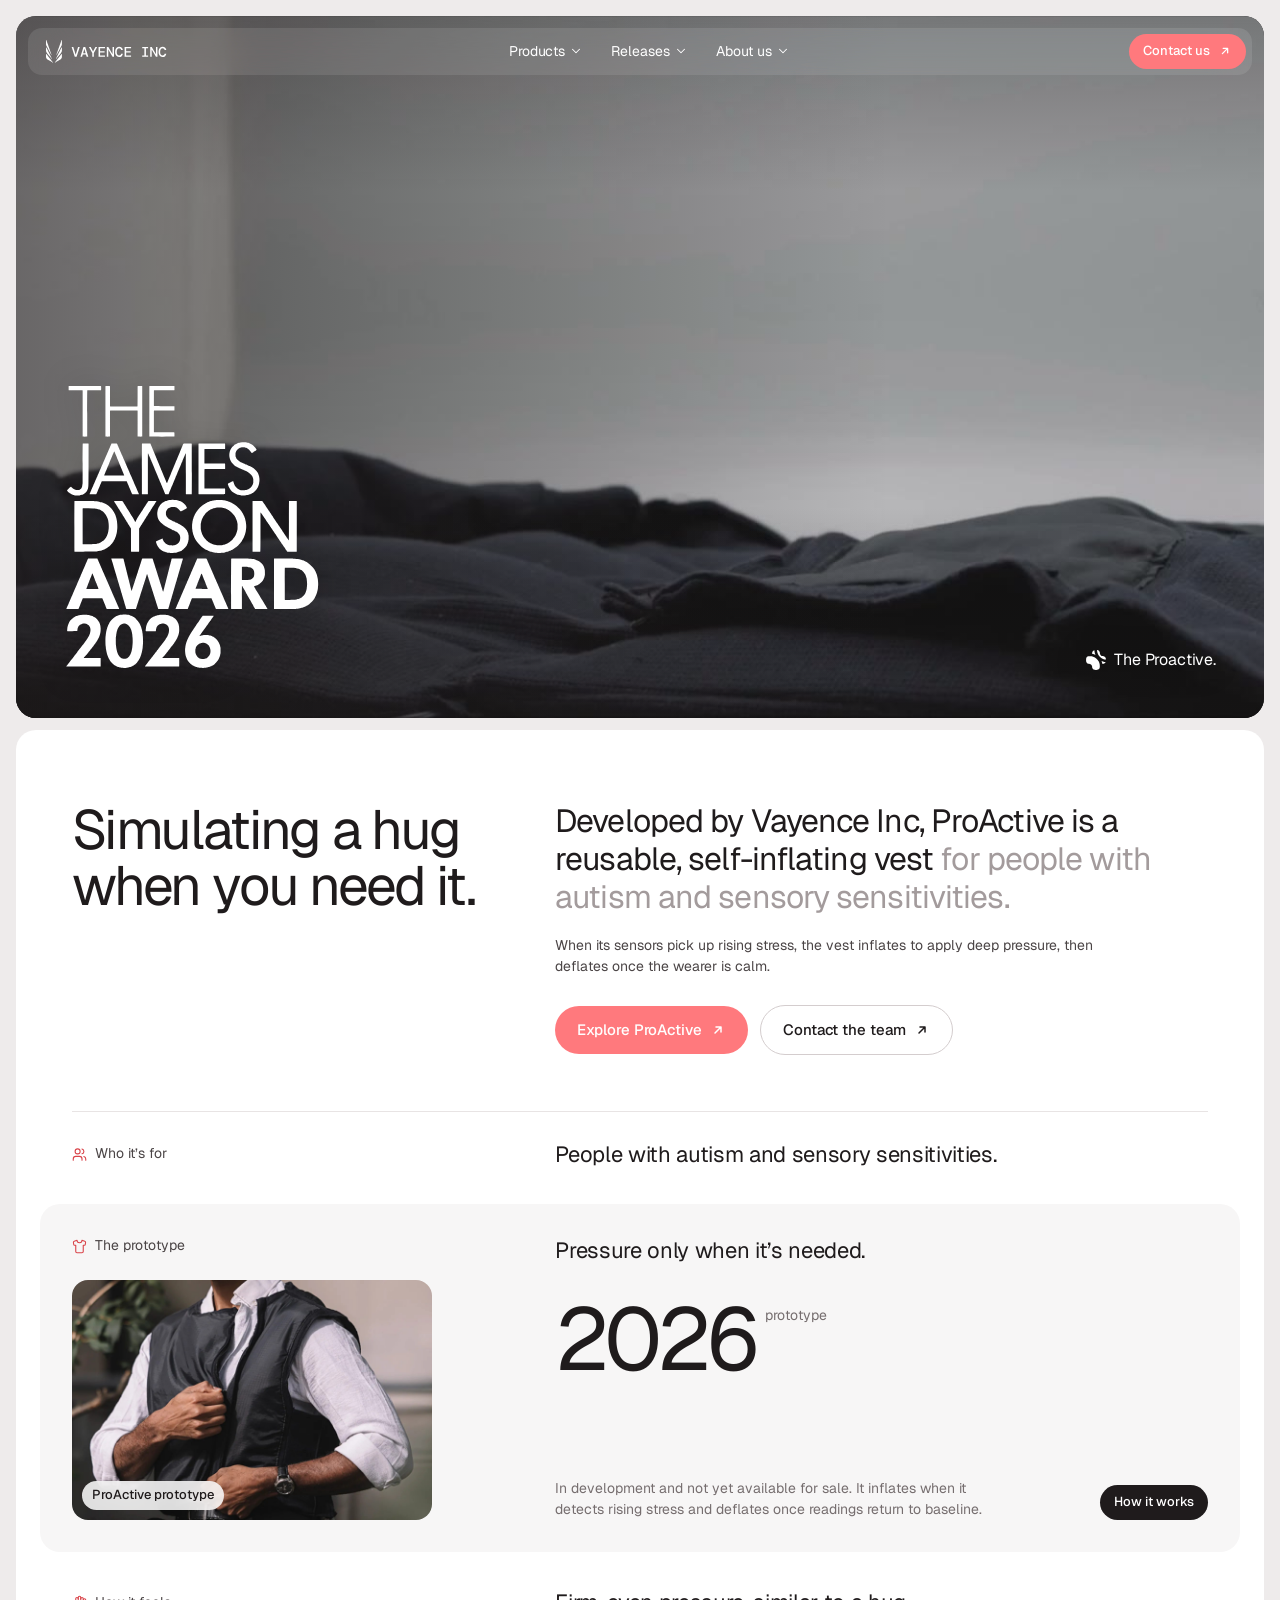
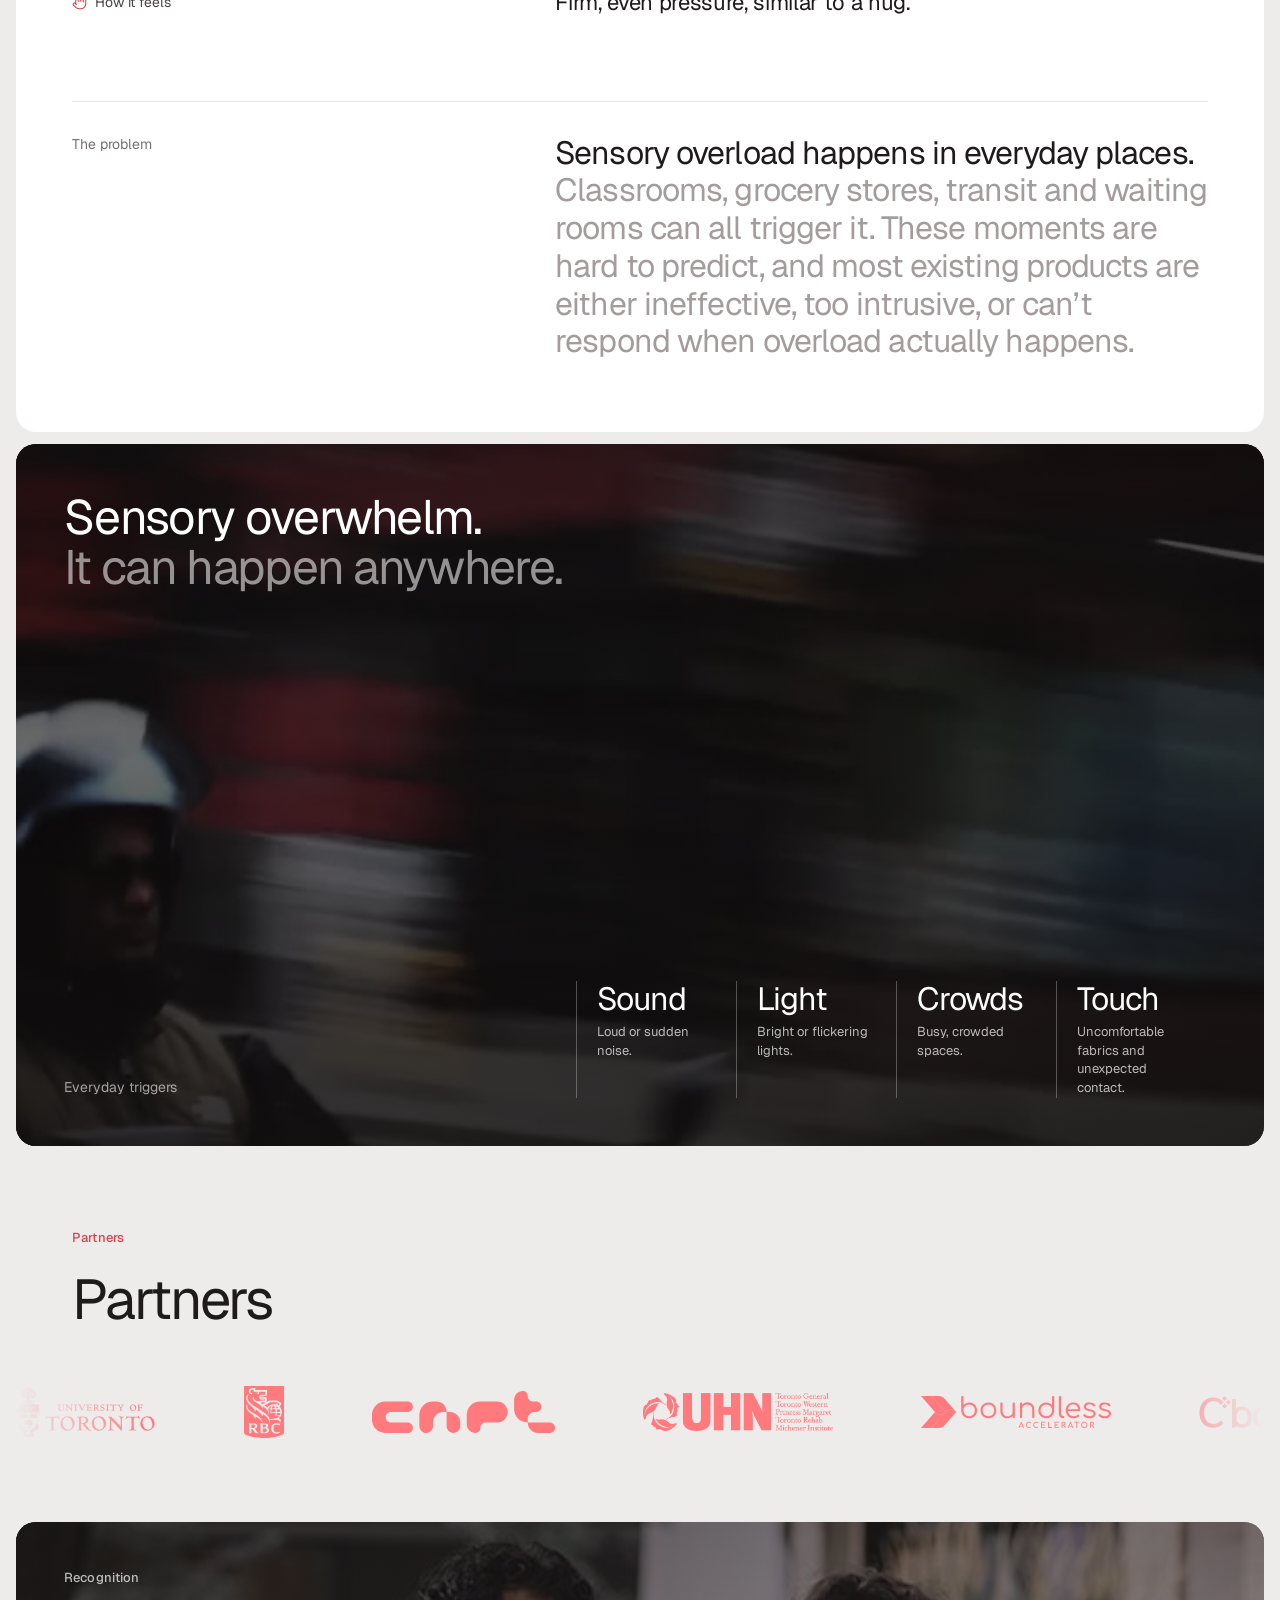
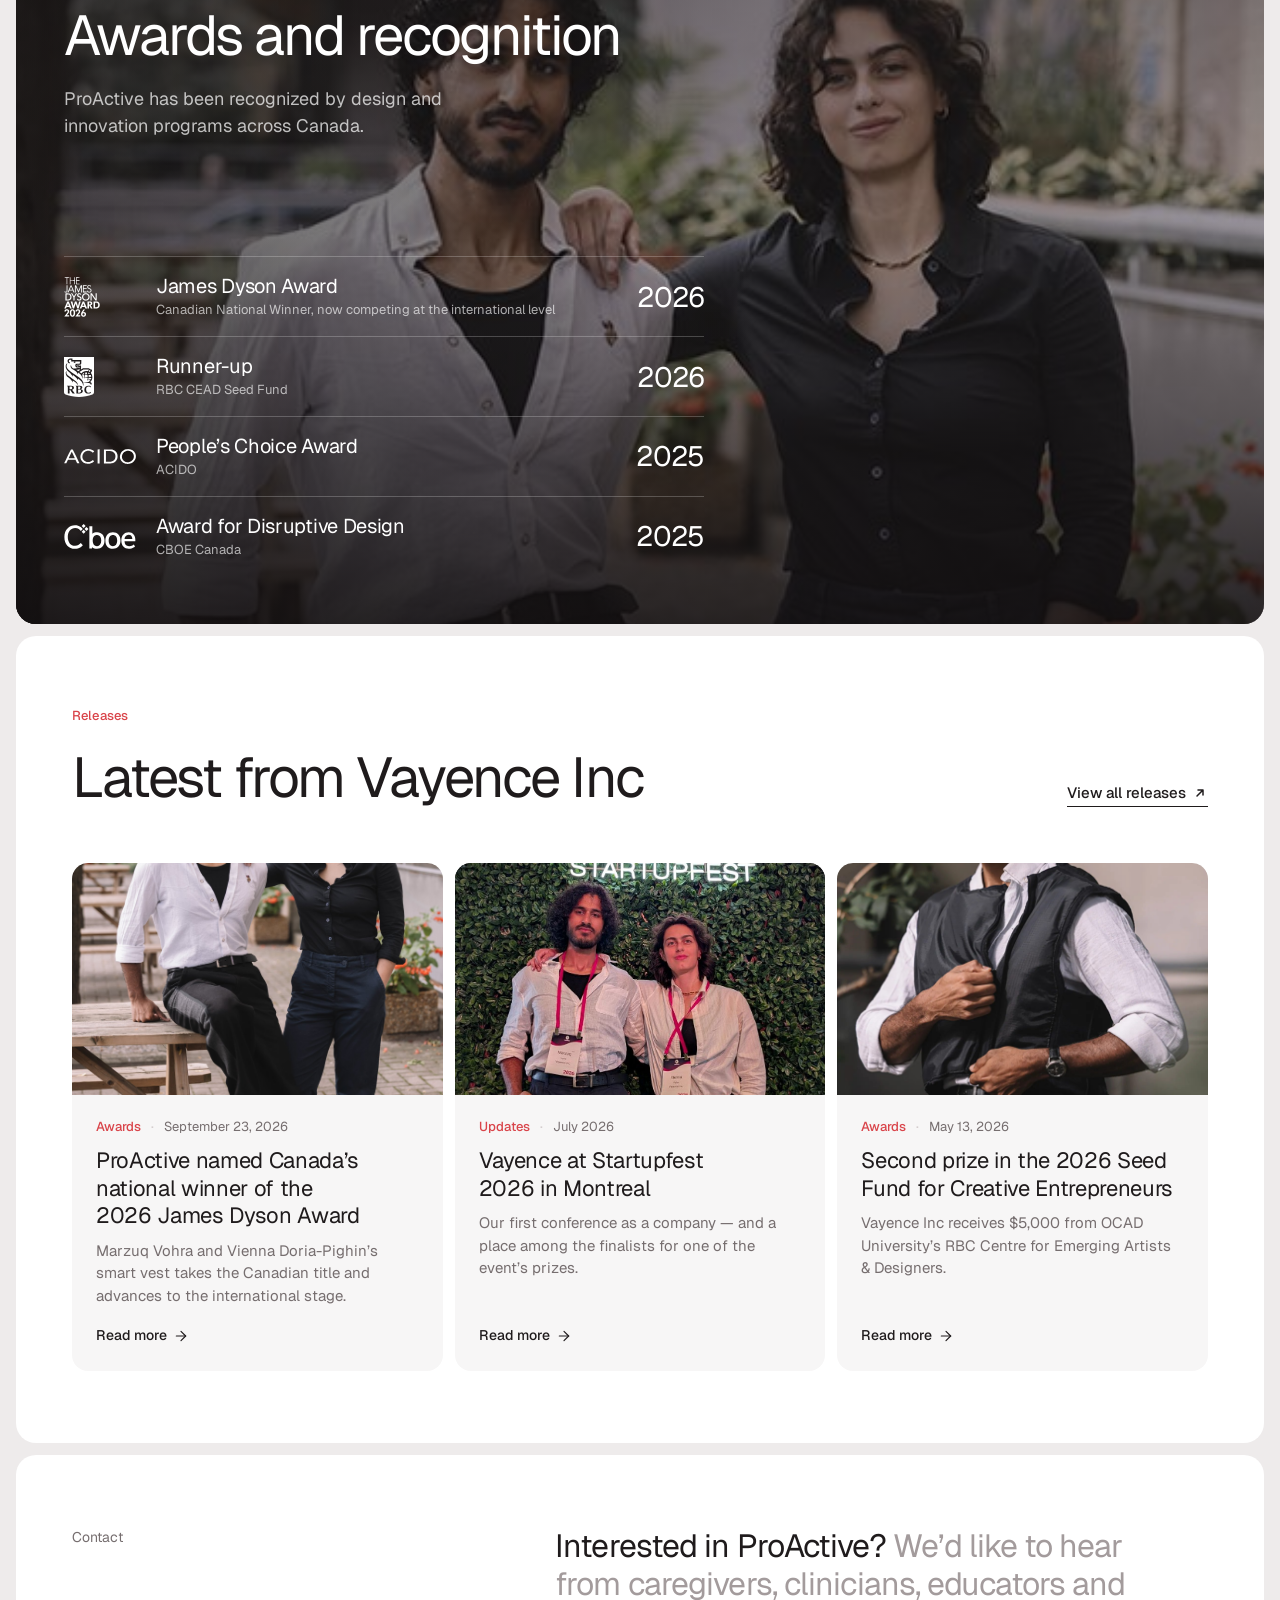
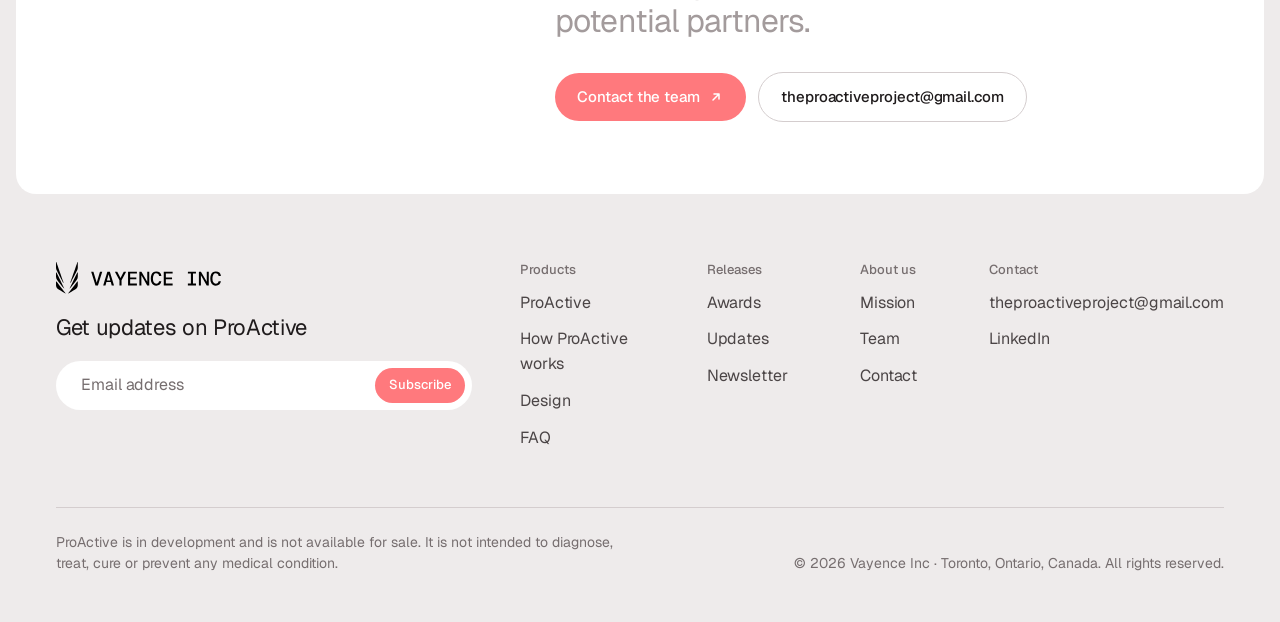
==== commit 51c382fd: "Releases: update “ProActive named Canada’s national winner of the 2026 James Dyson Award” Edited by " ====
--- a/index.html
+++ b/index.html
@@ -194,7 +194,7 @@
             <img src="assets/icons/arrow-ink.svg" width="16" height="16" alt="">
           </a>
         </div>
-        <div class="posts"><!-- build:cards 3 --><a class="post-card" href="releases/james-dyson-award-2026-canada.html"><figure class="post-card__media"><img src="assets/img/cohort-event.jpg" alt="Vayence Inc founders Marzuq Vohra and Vienna Doria-Pighin" loading="lazy"></figure><div class="post-card__body"><p class="post-card__meta"><span class="tag">Awards</span><span>September 23, 2026</span></p><h3 class="post-card__title">ProActive named Canada’s national winner of the 2026 James Dyson Award</h3><p class="post-card__excerpt">Marzuq Vohra and Vienna Doria-Pighin’s smart vest takes the Canadian title and advances to the international stage.</p><span class="post-card__more">Read more<svg class="i" width="24" height="24" viewBox="0 0 24 24" fill="none" stroke="currentColor" stroke-width="1.75" stroke-linecap="round" stroke-linejoin="round" aria-hidden="true"><path d="M5 12h14"/><path d="m12 5 7 7-7 7"/></svg></span></div></a><a class="post-card" href="releases/startupfest-2026.html"><figure class="post-card__media"><img src="assets/img/startupfest-2026.jpg" alt="Marzuq Vohra and Vienna Doria-Pighin at Startupfest 2026" loading="lazy" style="object-position:50% 20%"></figure><div class="post-card__body"><p class="post-card__meta"><span class="tag">Updates</span><span>July 2026</span></p><h3 class="post-card__title">Vayence at Startupfest 2026 in Montreal</h3><p class="post-card__excerpt">Our first conference as a company — and a place among the finalists for one of the event’s prizes.</p><span class="post-card__more">Read more<svg class="i" width="24" height="24" viewBox="0 0 24 24" fill="none" stroke="currentColor" stroke-width="1.75" stroke-linecap="round" stroke-linejoin="round" aria-hidden="true"><path d="M5 12h14"/><path d="m12 5 7 7-7 7"/></svg></span></div></a><a class="post-card" href="releases/rbc-cead-seed-fund-2026.html"><figure class="post-card__media"><img src="assets/img/hero-visual.jpg" alt="A person zipping up the ProActive vest prototype" loading="lazy"></figure><div class="post-card__body"><p class="post-card__meta"><span class="tag">Awards</span><span>May 13, 2026</span></p><h3 class="post-card__title">Second prize in the 2026 Seed Fund for Creative Entrepreneurs</h3><p class="post-card__excerpt">Vayence Inc receives $5,000 from OCAD University’s RBC Centre for Emerging Artists &amp; Designers.</p><span class="post-card__more">Read more<svg class="i" width="24" height="24" viewBox="0 0 24 24" fill="none" stroke="currentColor" stroke-width="1.75" stroke-linecap="round" stroke-linejoin="round" aria-hidden="true"><path d="M5 12h14"/><path d="m12 5 7 7-7 7"/></svg></span></div></a><!-- /build --></div>
+        <div class="posts"><!-- build:cards 3 --><a class="post-card" href="releases/james-dyson-award-2026-canada.html"><figure class="post-card__media"><img src="assets/img/releases/james-dyson-award-2026-canada-mvsiryxfc.jpg" alt="Vayence Inc founders Marzuq Vohra and Vienna Doria-Pighin" loading="lazy"></figure><div class="post-card__body"><p class="post-card__meta"><span class="tag">Awards</span><span>September 23, 2026</span></p><h3 class="post-card__title">ProActive named Canada’s national winner of the 2026 James Dyson Award</h3><p class="post-card__excerpt">Marzuq Vohra and Vienna Doria-Pighin’s smart vest takes the Canadian title and advances to the international stage.</p><span class="post-card__more">Read more<svg class="i" width="24" height="24" viewBox="0 0 24 24" fill="none" stroke="currentColor" stroke-width="1.75" stroke-linecap="round" stroke-linejoin="round" aria-hidden="true"><path d="M5 12h14"/><path d="m12 5 7 7-7 7"/></svg></span></div></a><a class="post-card" href="releases/startupfest-2026.html"><figure class="post-card__media"><img src="assets/img/startupfest-2026.jpg" alt="Marzuq Vohra and Vienna Doria-Pighin at Startupfest 2026" loading="lazy" style="object-position:50% 20%"></figure><div class="post-card__body"><p class="post-card__meta"><span class="tag">Updates</span><span>July 2026</span></p><h3 class="post-card__title">Vayence at Startupfest 2026 in Montreal</h3><p class="post-card__excerpt">Our first conference as a company — and a place among the finalists for one of the event’s prizes.</p><span class="post-card__more">Read more<svg class="i" width="24" height="24" viewBox="0 0 24 24" fill="none" stroke="currentColor" stroke-width="1.75" stroke-linecap="round" stroke-linejoin="round" aria-hidden="true"><path d="M5 12h14"/><path d="m12 5 7 7-7 7"/></svg></span></div></a><a class="post-card" href="releases/rbc-cead-seed-fund-2026.html"><figure class="post-card__media"><img src="assets/img/hero-visual.jpg" alt="A person zipping up the ProActive vest prototype" loading="lazy"></figure><div class="post-card__body"><p class="post-card__meta"><span class="tag">Awards</span><span>May 13, 2026</span></p><h3 class="post-card__title">Second prize in the 2026 Seed Fund for Creative Entrepreneurs</h3><p class="post-card__excerpt">Vayence Inc receives $5,000 from OCAD University’s RBC Centre for Emerging Artists &amp; Designers.</p><span class="post-card__more">Read more<svg class="i" width="24" height="24" viewBox="0 0 24 24" fill="none" stroke="currentColor" stroke-width="1.75" stroke-linecap="round" stroke-linejoin="round" aria-hidden="true"><path d="M5 12h14"/><path d="m12 5 7 7-7 7"/></svg></span></div></a><!-- /build --></div>
         <noscript><p class="lead"><a href="releases.html">Read the latest releases</a></p></noscript>
       </section>
 
